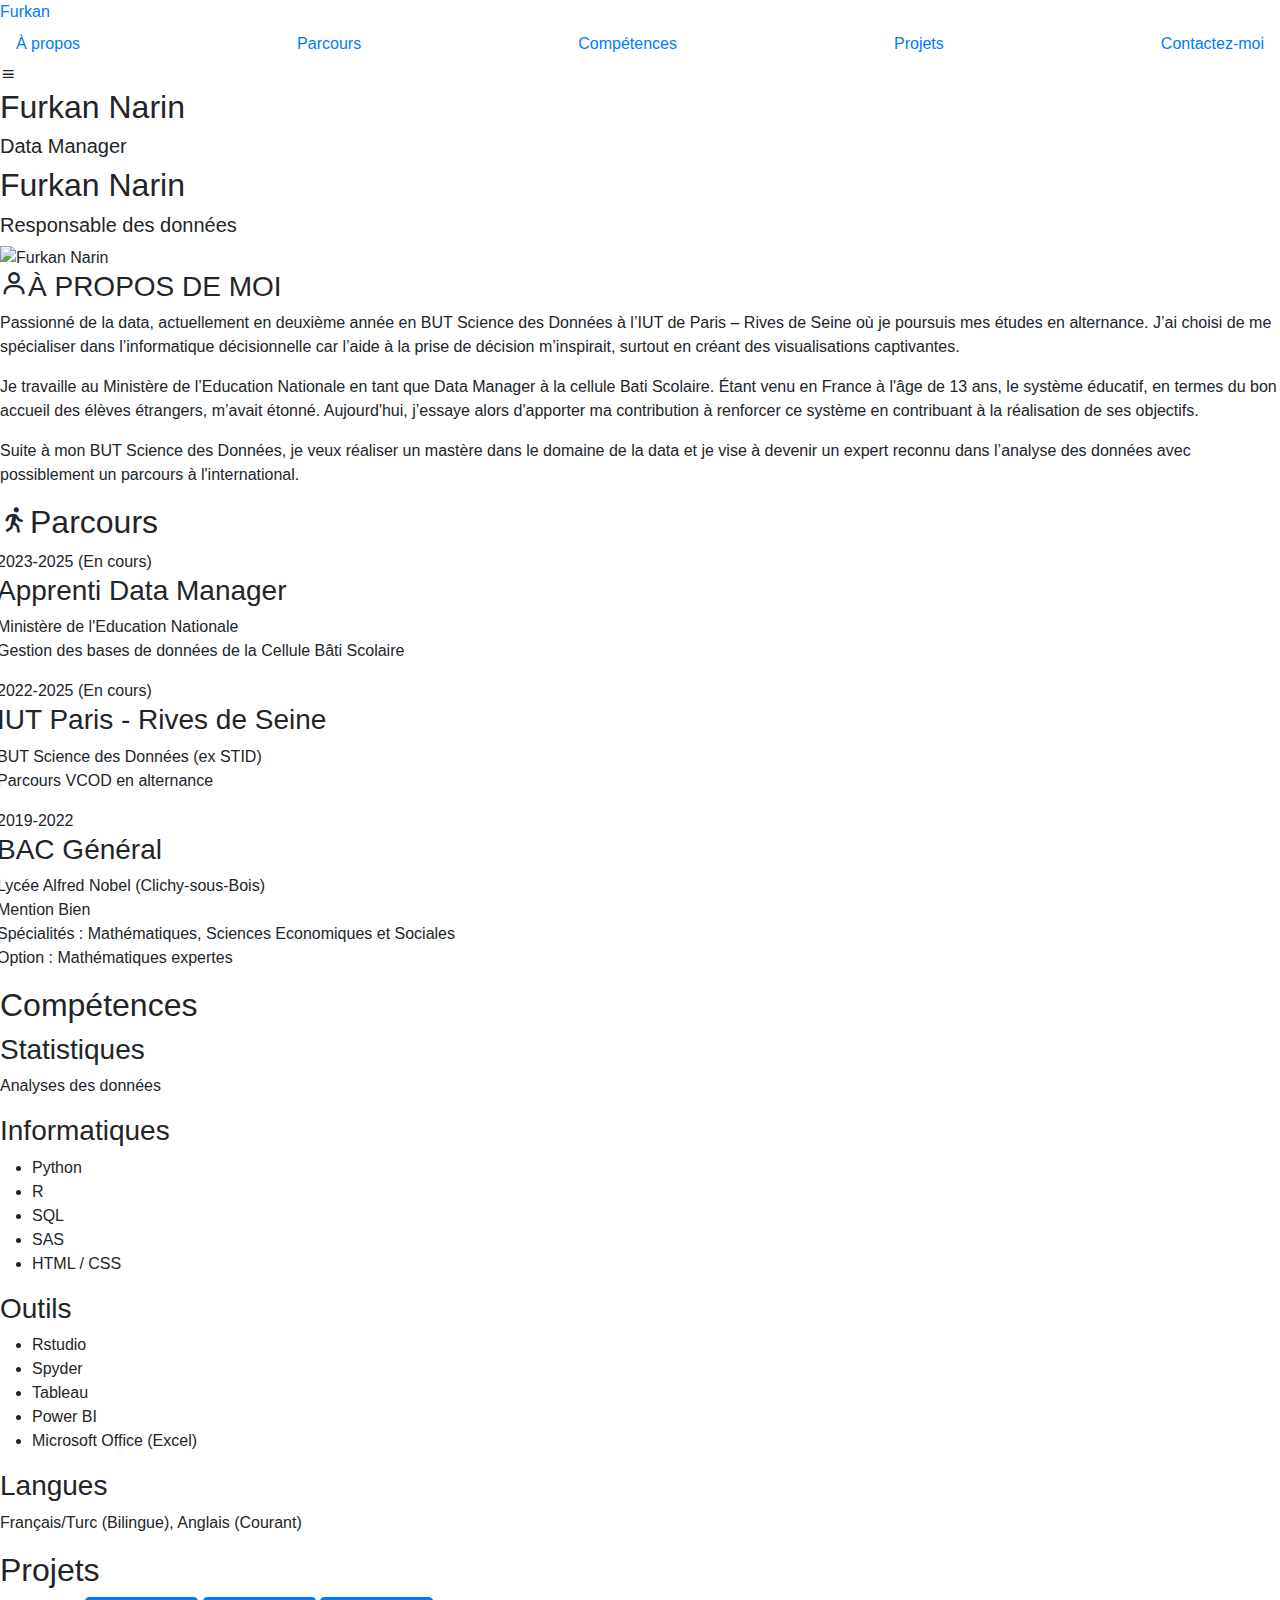
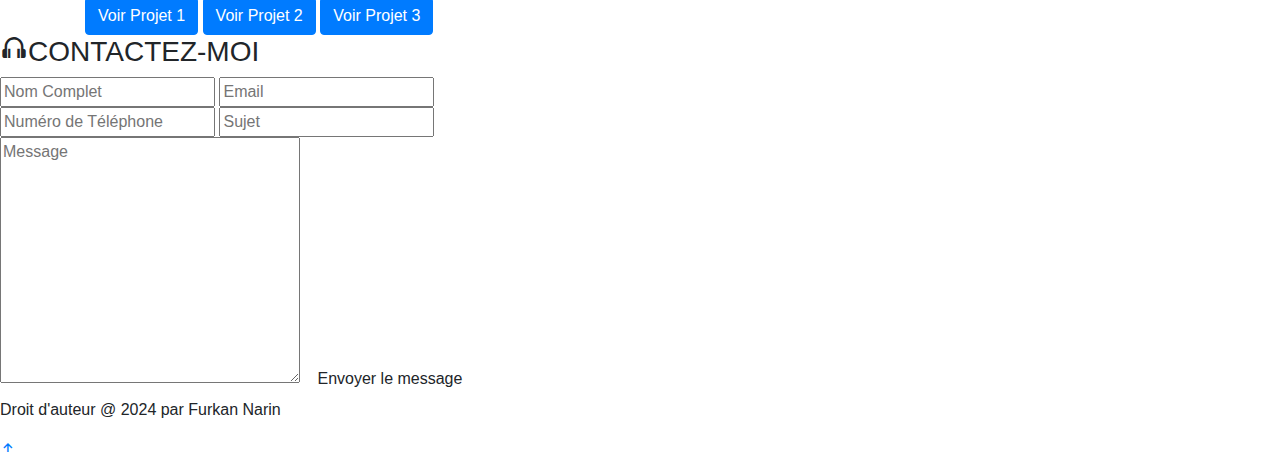
==== index.html @ 8753948e "Add files via upload" ====
<!DOCTYPE html>
<html lang="fr">

<head>
    <meta charset="UTF-8">
    <meta name="viewport" content="width=device-width, initial-scale=1.0">
    <title>Furkan Narin</title>
    <link rel="stylesheet" href="style.css">
    <link href='https://unpkg.com/boxicons@2.1.4/css/boxicons.min.css' rel='stylesheet'>
    <!-- Ensure to add Bootstrap and Font Awesome for styling and functionality -->
    <link href="https://stackpath.bootstrapcdn.com/bootstrap/4.3.1/css/bootstrap.min.css" rel="stylesheet">
    <link href="https://use.fontawesome.com/releases/v5.8.1/css/all.css" rel="stylesheet">
    <link href="https://cdn.jsdelivr.net/npm/bootstrap@5.3.3/dist/css/bootstrap.min.css" rel="stylesheet" integrity="sha384-QWTKZyjpPEjISv5WaRU9OFeRpok6YctnYmDr5pNlyT2bRjXh0JMhjY6hW+ALEwIH" crossorigin="anonymous">

    <!-- Bootstrap CSS -->
<link href="https://stackpath.bootstrapcdn.com/bootstrap/4.3.1/css/bootstrap.min.css" rel="stylesheet">

<!-- Optional: jQuery, if Bootstrap version <= 4 -->
<script src="https://code.jquery.com/jquery-3.3.1.slim.min.js" integrity="sha384-q8i/X+965DzO0rT7abK41JStQIAqVgRVzpbzo5smXKp4YfRvH+8abtTE1Pi6jizo" crossorigin="anonymous"></script>

<!-- Bootstrap JS -->
<script src="https://stackpath.bootstrapcdn.com/bootstrap/4.3.1/js/bootstrap.min.js"></script>

</head>

<body>

    <!-- EN-TÊTE -->
    <header class="header">
        <a href="#" class="logo">Furkan</a>
        <nav class="navbar">
            <a href="#about">À propos</a>
            <a href="#education">Parcours</a>
            <a href="#skills">Compétences</a>
            <a href="#projets">Projets</a>
            <a href="#contact">Contactez-moi</a>
        </nav>
        <i class='bx bx-menu' id="menu"></i>
    </header>

<!-- PAGE D'ACCUEIL -->
<section class="home" id="home">
    <div class="text-content">
        <h2>Furkan Narin</h2>
        <h5>Data Manager</h5>
    </div>
</section>




    <!-- PAGE À PROPOS -->
    <section class="about" id="about">
        <div class="about-img-cover">
            <div class="image-content">
                <h2>Furkan Narin</h2>
                <h5>Responsable des données</h5>
                <img src="MdSay.png" alt="Furkan Narin">
            </div>
        </div>
        <div class="about-text-content">
            <h3 class="title"><i class='bx bx-user'></i>À PROPOS DE MOI</h3>
            <p>Passionné de la data, actuellement en deuxième année en BUT Science des Données à l’IUT de Paris – Rives de Seine où je poursuis mes études en alternance. J’ai choisi de me spécialiser dans l’informatique décisionnelle car l’aide à la prise de décision m’inspirait, surtout en créant des visualisations captivantes.</p>
            <p>Je travaille au Ministère de l’Education Nationale en tant que Data Manager à la cellule Bati Scolaire. Étant venu en France à l'âge de 13 ans, le système éducatif, en termes du bon accueil des élèves étrangers, m’avait étonné. Aujourd'hui, j’essaye alors d'apporter ma contribution à renforcer ce système en contribuant à la réalisation de ses objectifs.</p>
            <p>Suite à mon BUT Science des Données, je veux réaliser un mastère dans le domaine de la data et je vise à devenir un expert reconnu dans l’analyse des données avec possiblement un parcours à l'international.</p>
        </div>
    </section>

    <!-- SECTION PARCOURS -->
    <section class="education" id="education">
        <h2 class="title">
            <i class='bx bx-walk' style="font-size: 30px;"></i>Parcours
        </h2>
        <div class="row">
            <div class="column">
                <div class="box">
                    <div class="education-content">
                        <div class="content">
                            <div class="year">2023-2025 (En cours)</div>
                            <h3>Apprenti Data Manager</h3>
                            <p>Ministère de l'Education Nationale<br>Gestion des bases de données de la Cellule Bâti Scolaire</p>
                        </div>
                    </div>
                    <div class="education-content">
                        <div class="content">
                            <div class="year">2022-2025 (En cours)</div>
                            <h3>IUT Paris - Rives de Seine</h3>
                            <p>BUT Science des Données (ex STID)<br>Parcours VCOD en alternance</p>
                        </div>
                    </div>
                    <div class="education-content">
                        <div class="content">
                            <div class="year">2019-2022</div>
                            <h3>BAC Général</h3>
                            <p>Lycée Alfred Nobel (Clichy-sous-Bois)<br>Mention Bien<br>Spécialités : Mathématiques, Sciences Economiques et Sociales<br>Option : Mathématiques expertes</p>
                        </div>
                    </div>
                </div>
            </div>
        </div>
    </section>

    <!-- PAGE COMPÉTENCES -->
    <div class="skills" id="skills" >
        <h2>Compétences</h2>
        <div class="categories">
            <div class="categorie">
                <h3>Statistiques</h3>
                <p>Analyses des données</p>
            </div>
            <div class="categorie">
                <h3>Informatiques</h3>
                <ul>
                    <li>Python</li>
                    <li>R</li>
                    <li>SQL</li>
                    <li>SAS</li>
                    <li>HTML / CSS</li>
                </ul>
            </div>
            <div class="categorie">
                <h3>Outils</h3>
                <ul>
                    <li>Rstudio</li>
                    <li>Spyder</li>
                    <li>Tableau</li>
                    <li>Power BI</li>
                    <li>Microsoft Office (Excel)</li>
                </ul>
            </div>
            <div class="categorie">
                <h3>Langues</h3>
                <p>Français/Turc (Bilingue), Anglais (Courant)</p>
            </div>
        </div>
    </div>  
    
<!-- Section Projets -->
<div class="projets">
    <h2>Projets</h2>
    <div class="container">
        <!-- Button trigger modal for Project 1 -->
        <button type="button" class="btn btn-primary" data-bs-toggle="modal" data-bs-target="#project1Modal">
            Voir Projet 1
        </button>

        <!-- Modal 1 -->
        <div class="modal fade" id="project1Modal" tabindex="-1" aria-labelledby="project1Label" aria-hidden="true">
            <div class="modal-dialog">
                <div class="modal-content">
                    <div class="modal-header">
                        <h5 class="modal-title" id="project1Label">Titre du Projet 1</h5>
                        <button type="button" class="btn-close" data-bs-dismiss="modal" aria-label="Close"></button>
                    </div>
                    <div class="modal-body">
                        <img src="image1.jpg" alt="Image du Projet 1" class="img-fluid">
                        <p>Description détaillée du Projet 1...</p>
                    </div>
                    <div class="modal-footer">
                        <button type="button" class="btn btn-secondary" data-bs-dismiss="modal">Fermer</button>
                    </div>
                </div>
            </div>
        </div>

        <!-- Répétez pour les autres projets -->
        <!-- Button trigger modal for Project 2 -->
        <button type="button" class="btn btn-primary" data-bs-toggle="modal" data-bs-target="#project2Modal">
            Voir Projet 2
        </button>

        <!-- Modal 2 -->
        <div class="modal fade" id="project2Modal" tabindex="-1" aria-labelledby="project2Label" aria-hidden="true">
            <div class="modal-dialog">
                <div class="modal-content">
                    <div class="modal-header">
                        <h5 class="modal-title" id="project2Label">Titre du Projet 2</h5>
                        <button type="button" class="btn-close" data-bs-dismiss="modal" aria-label="Close"></button>
                    </div>
                    <div class="modal-body">
                        <img src="image1.jpg" alt="Image du Projet 2" class="img-fluid">
                        <p>Description détaillée du Projet 2...</p>
                    </div>
                    <div class="modal-footer">
                        <button type="button" class="btn btn-secondary" data-bs-dismiss="modal">Fermer</button>
                    </div>
                </div>
            </div>
        </div>

        <!-- Button trigger modal for Project 3 -->
        <button type="button" class="btn btn-primary" data-bs-toggle="modal" data-bs-target="#project3Modal">
            Voir Projet 3
        </button>

        <!-- Modal 3 -->
        <div class="modal fade" id="project3Modal" tabindex="-1" aria-labelledby="project3Label" aria-hidden="true">
            <div class="modal-dialog">
                <div class="modal-content">
                    <div class="modal-header">
                        <h5 class="modal-title" id="project3Label">Titre du Projet 3</h5>
                        <button type="button" class="btn-close" data-bs-dismiss="modal" aria-label="Close"></button>
                    </div>
                    <div class="modal-body">
                        <img src="image1.jpg" alt="Image du Projet 3" class="img-fluid">
                        <p>Description détaillée du Projet 3...</p>
                    </div>
                    <div class="modal-footer">
                        <button type="button" class="btn btn-secondary" data-bs-dismiss="modal">Fermer</button>
                    </div>
                </div>
            </div>
        </div>
    </div>
</div>

  


<!-- PAGE CONTACT -->
<section class="contact" id="contact">
    <h3 class="title"><i class='bx bx-headphone'></i>CONTACTEZ-MOI</h3>
    <form action="#">
        <div class="input-box">
            <input type="text" placeholder="Nom Complet">
            <input type="email" placeholder="Email">
        </div>
        <div class="input-box">
            <input type="tel" placeholder="Numéro de Téléphone">
            <input type="text" placeholder="Sujet">
        </div>
        <textarea name="" id="" cols="30" rows="10" placeholder="Message"></textarea>
        <input type="button" value="Envoyer le message" class="btn">
    </form>
</section>
    
        <footer>
            <div class="text-footer">
                <p>Droit d'auteur @ 2024 par Furkan Narin</p>
            </div>
            <a href="#"><i class='bx bx-up-arrow-alt'></i></a>
        </footer>
    
        <script>
            const section = document.querySelectorAll('section');
            const navLink = document.querySelectorAll('header nav a');
            window.onscroll = () => {
                section.forEach(sec => {
                    let top = window.scrollY;
                    let offset = sec.offsetTop - 150;
                    let height = sec.offsetHeight;
                    let id = sec.getAttribute('id');
                    if (top > offset && top < offset + height) {
                        navLink.forEach(links => {
                            links.classList.remove('active');
                            document.querySelector('header nav a[href*=' + id + ']').classList.add('active');
                        })
                    }
                })
                var header = document.querySelector('.header');
                header.classList.toggle('sticky', window.scrollY > 100);
                menubar.classList.remove('bx-x');
                navbar.classList.remove('active');
            }
            let menubar = document.querySelector('#menu');
            let navbar = document.querySelector('.navbar');
            menubar.onclick = () => {
                menubar.classList.toggle('bx-x');
                navbar.classList.toggle('active');
            }
        </script>
        <script src="https://cdn.jsdelivr.net/npm/bootstrap@5.3.3/dist/js/bootstrap.bundle.min.js" integrity="sha384-YvpcrYf0tY3lHB60NNkmXc5s9fDVZLESaAA55NDzOxhy9GkcIdslK1eN7N6jIeHz" crossorigin="anonymous"></script>
    </body>
    
    </html>
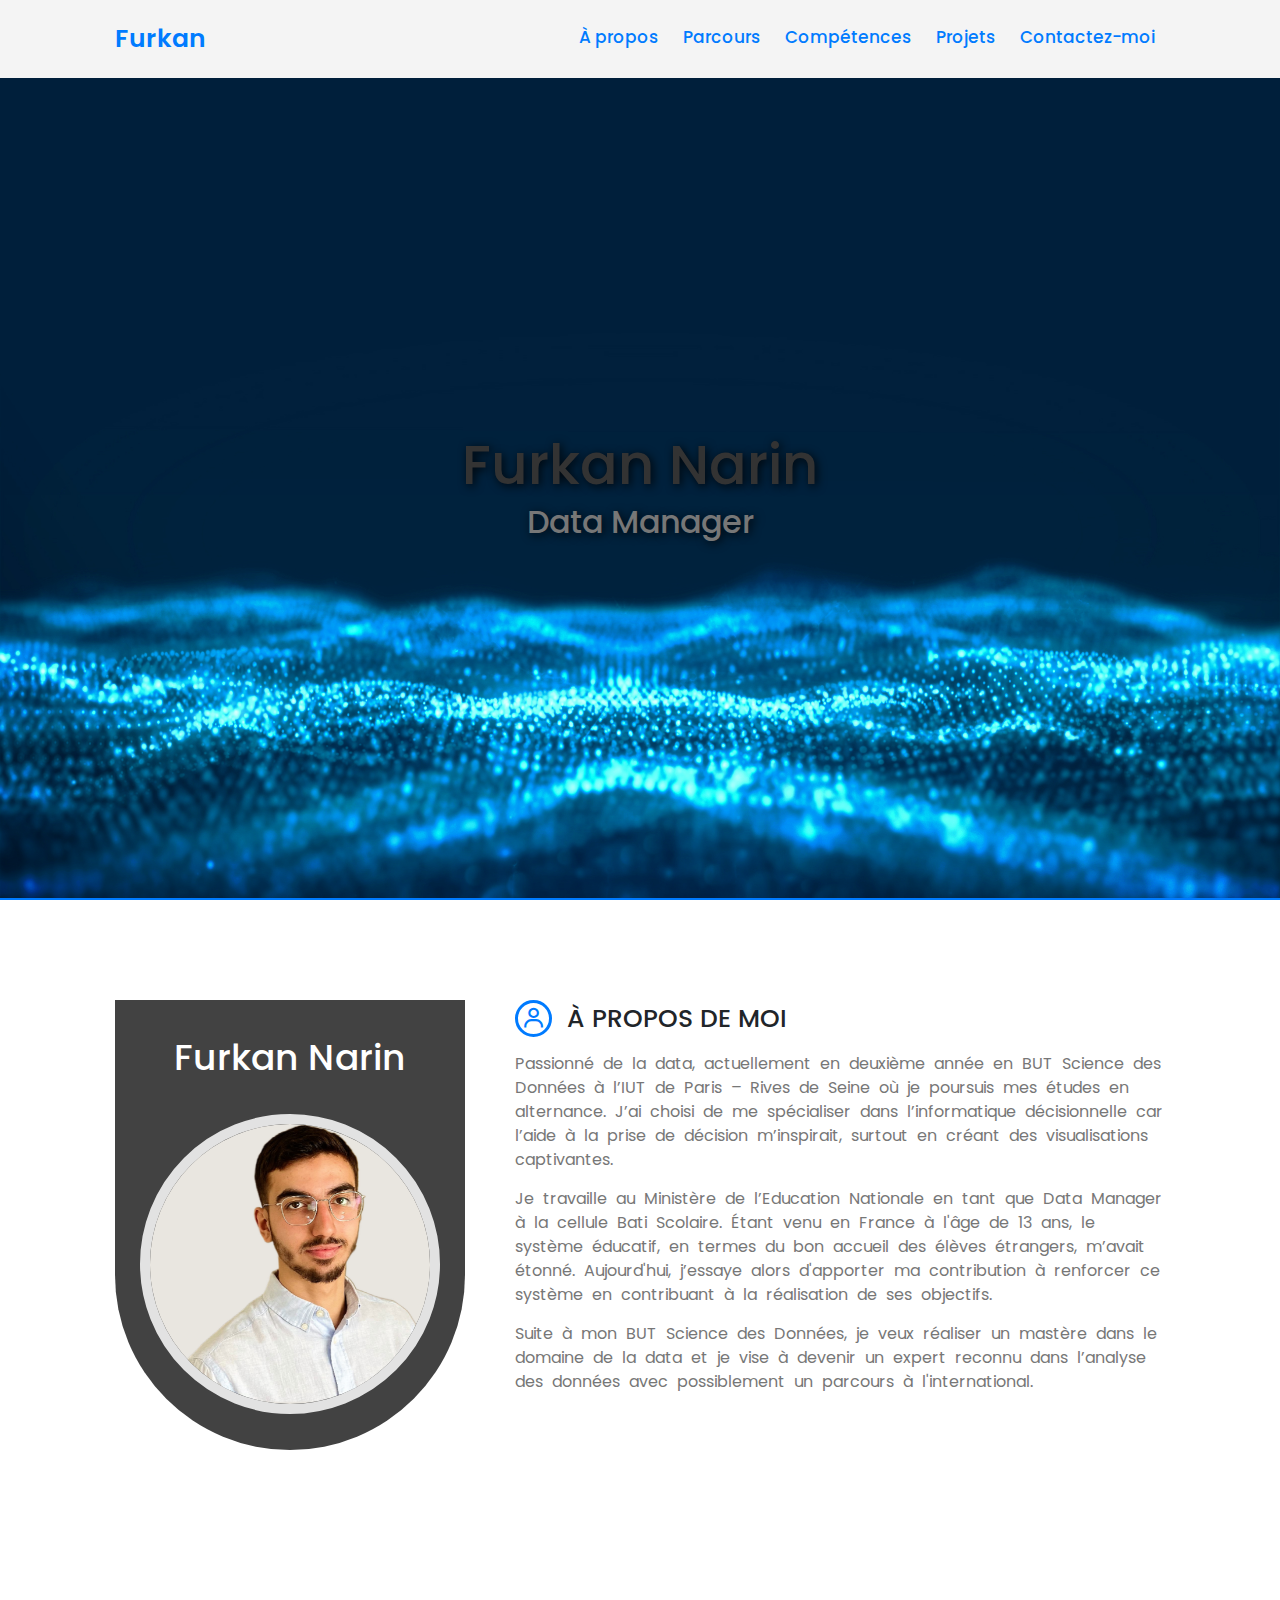
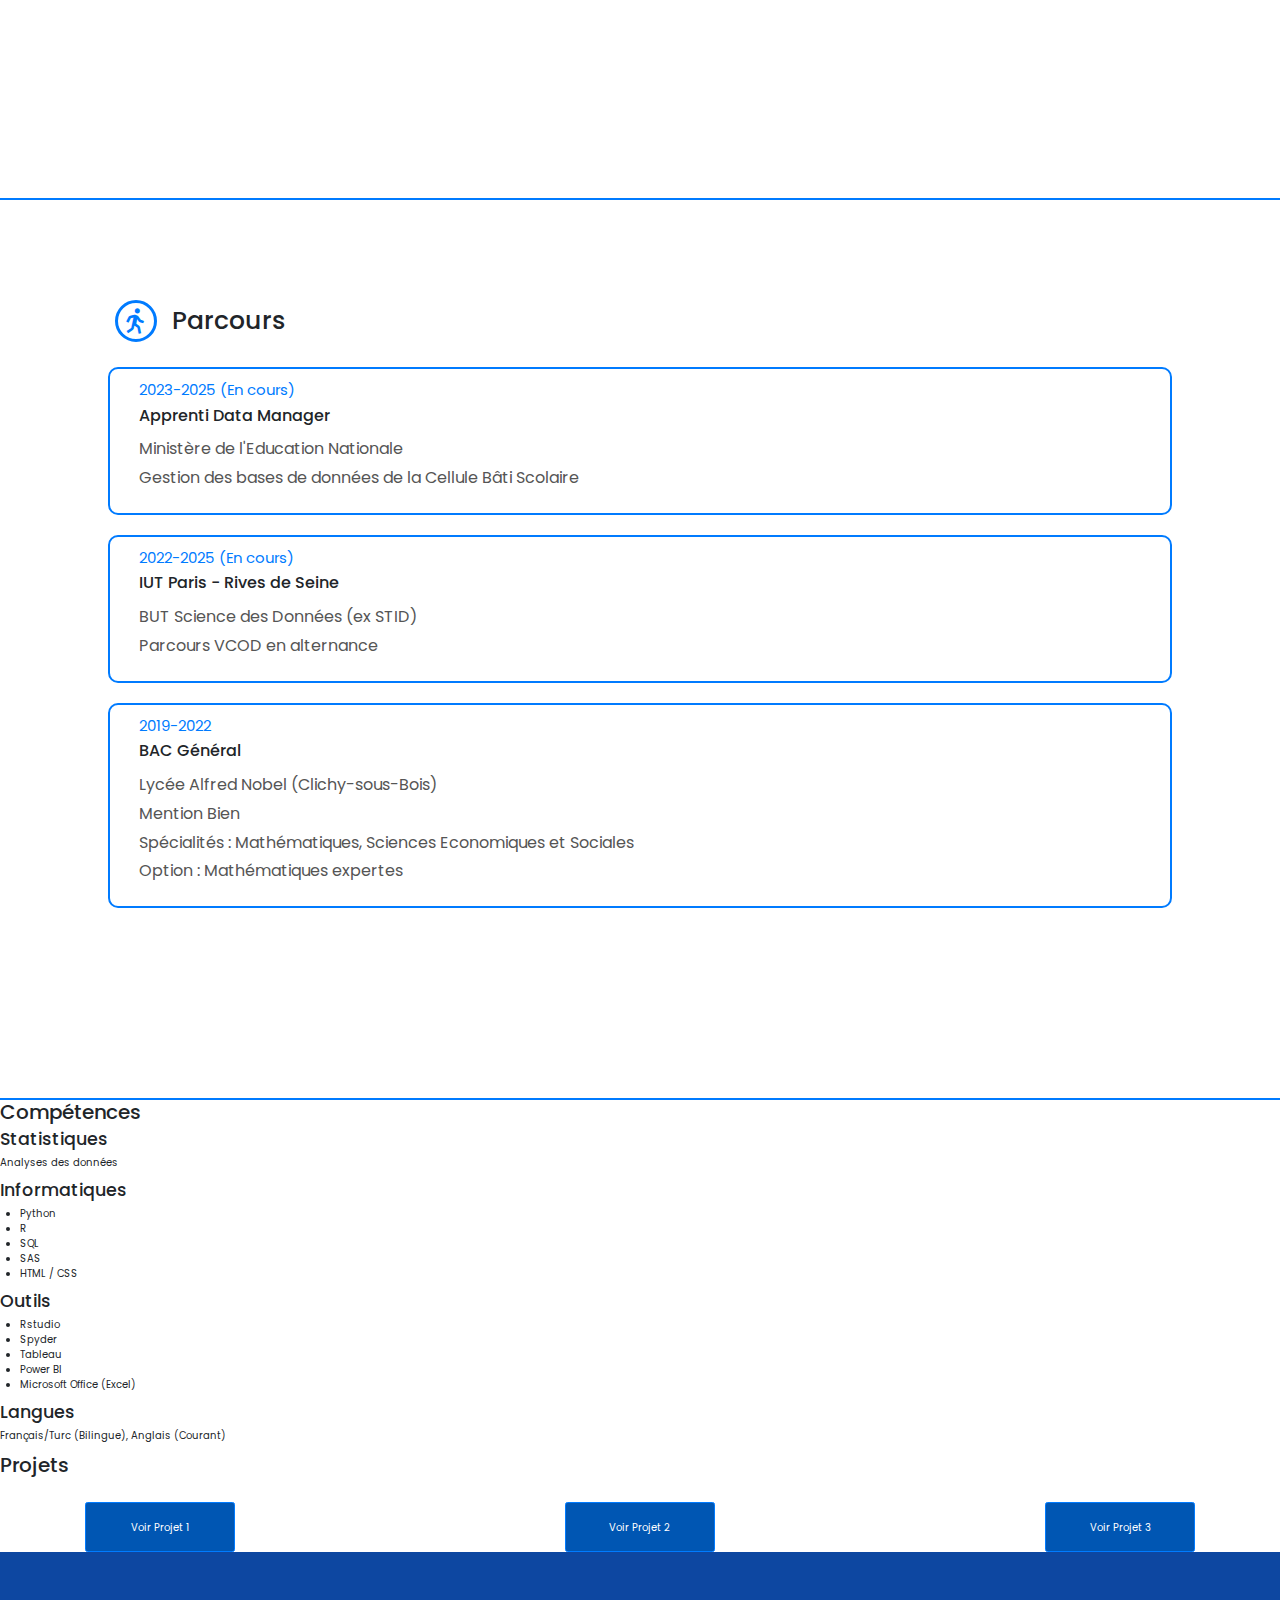
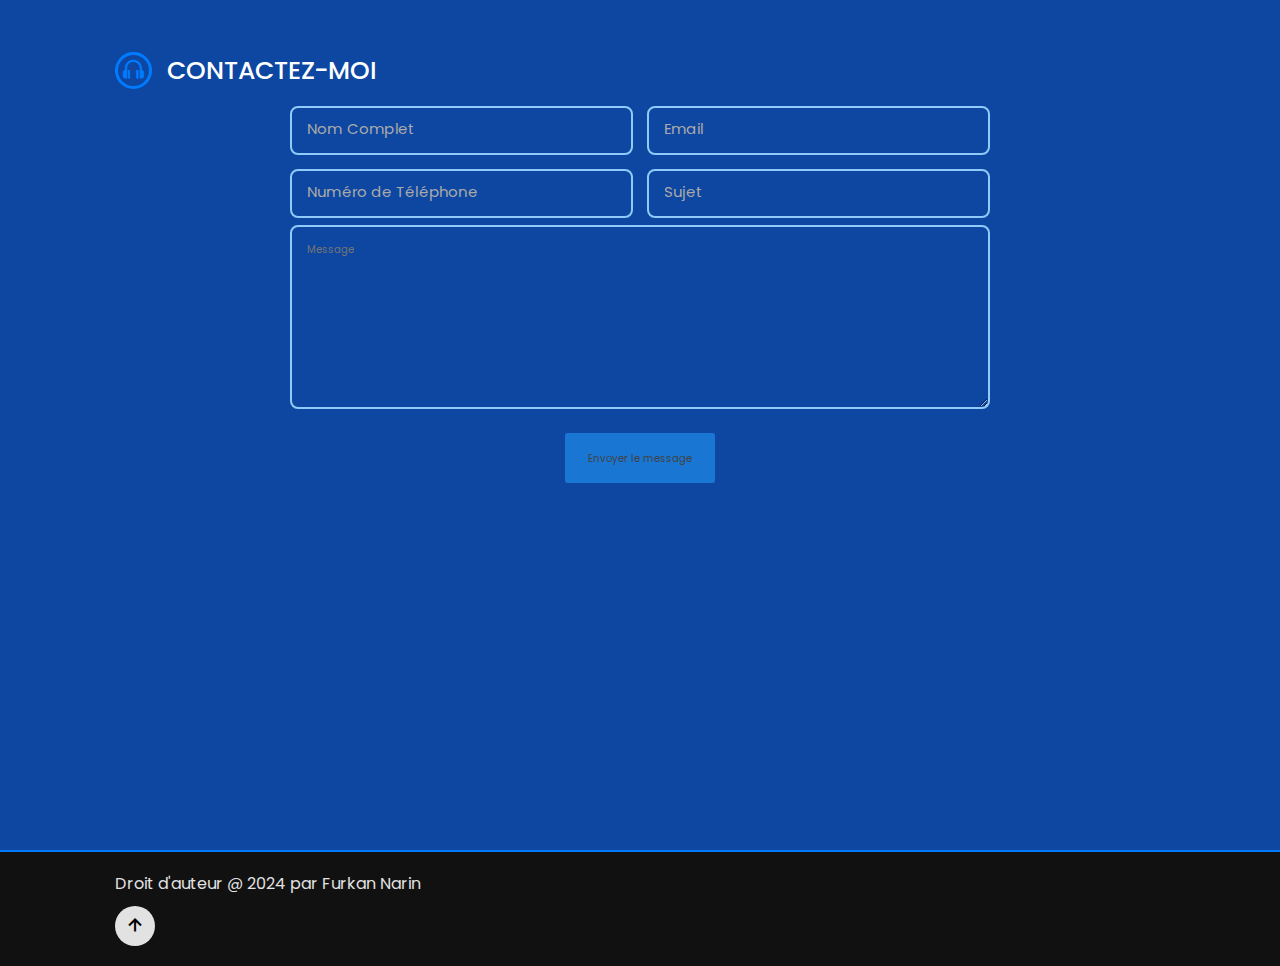
==== commit b59f2707: "index.html" ====
--- a/index.html
+++ b/index.html
@@ -54,7 +54,7 @@
         <div class="about-img-cover">
             <div class="image-content">
                 <h2>Furkan Narin</h2>
-                <h5>Responsable des données</h5>
+                <h5></h5>
                 <img src="MdSay.png" alt="Furkan Narin">
             </div>
         </div>
@@ -273,4 +273,4 @@
     </body>
     
     </html>
-    +    
--- a/style.css
+++ b/style.css
@@ -0,0 +1,693 @@
+@import url('https://fonts.googleapis.com/css2?family=Poppins:ital,wght@0,300;0,400;0,500;1,500&display=swap');
+
+* {
+    margin: 0;
+    padding: 0;
+    font-family: "Poppins", sans-serif;
+    box-sizing: border-box;
+    scroll-behavior: smooth;
+}
+
+html {
+    font-size: 62.5%;
+    overflow-x: hidden;
+}
+
+body {
+    height: 100vh;
+    background: #ffffff; /* Light background for freshness */
+}
+
+.header {
+    position: fixed;
+    left: 0;
+    top: 0;
+    display: flex;
+    justify-content: space-between;
+    align-items: center;
+    width: 100%;
+    padding: 2rem 9%;
+    z-index: 100;
+    background: #f4f4f4; /* Light grey background for header */
+}
+.sticky{
+    border-bottom: 2px solid #007BFF; /* Blue for contrast */
+    background: #f4f4f4;
+}
+.header a {
+    text-decoration: none;
+    color: #007BFF; /* Blue color for links */
+}
+
+.logo {
+    font-size: 2.5rem;
+    font-weight: 600;
+    color: #007BFF; /* Blue color for logo */
+}
+
+.navbar a {
+    display: inline-block;
+    font-size: 1.7rem;
+    font-weight: 450;
+    margin-left: 2.5rem;
+    color: #007BFF; /* Blue color maintained */
+    border-bottom: 2px solid transparent;
+    transition: .3s ease;
+}
+.navbar a:hover,a.active{
+    color: #0056b3; /* Darker blue on hover */
+    border-color: #0056b3; /* Border color changes on hover */
+}
+
+#menu {
+    font-size: 2.7rem;
+    color: #007BFF; /* Consistent blue for menu icon */
+    display: none;
+}
+
+section {
+    min-height: 100vh;
+    padding: 10rem 9% 2rem;
+    border-bottom: 2px solid #007BFF; /* Blue bottom border for sections */
+}
+
+.home {
+    display: flex;
+    justify-content: space-between;
+    align-items: center;
+}
+
+.text-content {
+    max-width: 65rem;
+}
+
+.text-content h2 {
+    font-size: 5.6rem;
+    line-height: 1.2;
+    color: #333; /* Dark grey for heading */
+}
+
+.text-content h5 {
+    font-size: 3.2rem;
+    color: #777; /* Medium grey for subtitles */
+}
+
+.text-content p {
+    font-size: 1.5rem;
+    margin-top: .5rem;
+    color: #555; /* Medium dark grey for paragraph */
+}
+
+.social-media {
+    margin-top: 2rem;
+}
+
+.social-media i {
+    display: inline-flex;
+    font-size: 2.5rem;
+    color: #007BFF; /* Blue icons */
+    border: .2rem solid #007BFF; /* Blue border */
+    border-radius: 50%;
+    padding: .5rem;
+    margin-left: .5rem;
+    cursor: pointer;
+    transition: .5s ease;
+}
+
+.social-media i:hover {
+    background: #007BFF; /* Blue background on hover */
+    color: #ffffff; /* White text on hover */
+    box-shadow: 0 0 5px #000;
+}
+
+.btn {
+    width: 15rem;
+    height: 5rem;
+    margin-top: 2rem;
+    background: #007BFF; /* Blue button background */
+    color: #ffffff; /* White text on buttons */
+    font-size: 1.5rem;
+    border-radius: 5rem;
+    position: relative;
+    overflow: hidden;
+    z-index: 1;
+    transition: .2s ease;
+}
+
+.btn:hover {
+    background: #0056b3; /* Darker blue on hover */
+}
+
+.btn::before {
+    content: "";
+    position:absolute;
+    left: 0;
+    top: 0;
+    height: 100%;
+    width: 100%;
+    background: #0056b3; /* Darker blue for effect */
+    z-index: -1;
+    transition: .7s ease;
+}
+
+.btn:hover::before {
+    width: 0; /* Disappear effect on hover */
+}
+
+.image-cover {
+    width: 40rem;
+    height: 100%;
+}
+
+.image {
+    height: 40rem;
+    width: 40rem;
+    background: url(profile.jpg) no-repeat;
+    background-position: center;
+    background-size: cover;
+    border-radius: 50%;
+    border: 8px solid #007BFF; /* Blue border for images */
+    position: relative;
+}
+
+.image::after {
+    content: "";
+    position: absolute;
+    left: 50%;
+    top: 50%;
+    transform: translate(-50%, -50%);
+    height: 104%;
+    width: 104%;
+    border: 8px solid #ffffff; /* White inner border */
+    border-radius: 50%;
+}
+
+.background {
+    position: absolute;
+    top: 50%;
+    height: 50%;
+    width: 40rem;
+    background: #424242; /* Dark grey for contrast */
+    z-index: -1;
+}
+
+.about {
+    display: flex;
+    justify-content: space-between;
+}
+
+.about-img-cover {
+    height: 45rem;
+    width: 35rem;
+}
+
+.about-img-cover h2 {
+    font-size: 3.6rem;
+    color: #ffffff; /* White text for contrast */
+}
+
+.about-img-cover h5 {
+    font-size: 2.2rem;
+    color: #ccc; /* Light grey for details */
+    line-height: .7;
+    margin-bottom: 3rem;
+}
+
+.image-content {
+    background: #424242; /* Dark grey background for content area */
+    height: 100%;
+    width: 100%;
+    display: flex;
+    justify-content: center;
+    align-items: center;
+    flex-direction: column;
+    border-bottom-left-radius: 300px;
+    border-bottom-right-radius: 300px;
+}
+
+.about-img-cover img {
+    height: 30rem;
+    width: 30rem;
+    object-fit: cover;
+    border-radius: 50%;
+    border: 1rem solid #e2e2e2; /* Light grey border */
+}
+
+.title {
+    font-size: 4rem;
+    display: inline-flex;
+    align-items: center;
+}
+
+.title i {
+    color: #007BFF; /* Blue icon */
+    border: .3rem solid #007BFF; /* Blue border */
+    border-radius: 50%;
+    margin-right: .5rem;
+    padding: .3rem;
+}
+
+.about-text-content {
+    max-width: 65rem;
+}
+
+.about-text-content p {
+    font-size: 1.6rem;
+    word-spacing: .5rem;
+    color: #777; /* Medium grey for text */
+    margin-top: 1.5rem;
+}
+
+.skill-container {
+    display: flex;
+    flex-wrap: wrap;
+    gap: 2.5rem;
+    margin-top: 4rem;
+}
+
+.skill-content {
+    flex: 1 1 30rem;
+    padding: 3rem 2rem 4rem;
+    background: #f4f4f4; /* Light grey background for skills */
+    border: .2rem solid #cecece; /* Slightly darker grey border */
+    text-align: center;
+    border-radius: .5rem;
+    transition: .5s ease;
+}
+
+.skill-content:hover {
+    scale: 1.02;
+    border: .2rem solid #007BFF; /* Blue border on hover */
+}
+
+.skill-content i {
+    font-size: 10rem;
+    color: #007BFF; /* Blue icons */
+}
+
+.skill-content h5 {
+    font-size: 2rem;
+    color: #333; /* Dark grey for headings */
+}
+
+.skill-content p {
+    font-size: 1.5rem;
+    color: #555; /* Medium dark grey for text */
+    margin: .6rem 0;
+}
+
+.skill-content .btn {
+    width: 15rem;
+    height: 4rem;
+    font-size: 1.3rem;
+    background: #007BFF; /* Blue background for button */
+    color: #ffffff; /* White text */
+}
+
+.row {
+    display: flex;
+    column-gap: 4rem;
+    flex-wrap: wrap;
+}
+
+.column {
+    flex: 1 1 30rem;
+}
+
+.education-content {
+    padding: 1rem 2.9rem;
+    border: .2rem solid #007BFF; /* Blue border for emphasis */
+    border-radius: 1rem;
+    margin: 2rem 0;
+}
+
+.education-content .year {
+    font-size: 1.5rem;
+    color: #007BFF; /* Blue for year titles */
+    display: flex;
+    align-items: center;
+}
+
+.education-content .year i {
+    font-size: 1.7rem;
+    font-weight: 500;
+    color: #000; /* Black for icons */
+}
+
+.education-content h2 {
+    font-size: 1.7rem;
+    letter-spacing: .05rem;
+    margin: .5rem 0;
+    color: #333; /* Dark grey for headers */
+}
+
+.education-content p {
+    font-size: 1.45rem;
+    color: #555; /* Medium dark grey for paragraph text */
+}
+
+section form {
+    max-width: 70rem;
+    text-align: center;
+    margin: 1rem auto;
+    margin-bottom: 3rem;
+}
+
+.input-box {
+    display: flex;
+    justify-content: space-between;
+    flex-wrap: wrap;
+}
+
+.input-box input, textarea {
+    width: 100%;
+    padding: 1.5rem;
+    outline: none;
+    border: .8rem;
+    background: transparent;
+    border: .2rem solid #777; /* Medium grey border */
+    gap: 2.5rem;
+    margin: .7rem 0;
+    border-radius: .8rem;
+    transition: .3s ease;
+}
+
+input::placeholder {
+    font-size: 1.5rem;
+    letter-spacing: .02rem;
+    color: #aaa; /* Light grey for placeholders */
+}
+
+.input-box input {
+    width: 49%;
+}
+
+input:focus,
+input:invalid {
+    border: .2rem solid #424242; /* Dark grey border for focus */
+}
+
+textarea {
+    resize: none;
+}
+
+textarea:focus,
+textarea:invalid {
+    border: .2rem solid #424242; /* Dark grey border for focus on textarea */
+}
+
+.contact .btn {
+    color: #424242; /* Dark grey text for buttons */
+    padding: 0rem;
+    cursor: pointer;
+    transition: .3s ease;
+}
+
+.contact .btn:hover {
+    background: #424242; /* Dark grey background on hover */
+    color: #cecece; /* Light grey text on hover */
+}
+
+footer {
+    background: #111; /* Dark background for footer */
+    padding: 2rem 9%;
+    display: flex;
+    justify-content: space-between;
+    align-items: center;
+}
+
+footer p {
+    font-size: 1.6rem;
+    color: #e2e2e2; /* Light grey text for footer */
+}
+
+footer i {
+    display: inline-flex;
+    background: #e2e2e2;
+    color: #000;
+    justify-content: center;
+    align-items: center;
+    padding: .8rem;
+    border-radius: 50%;
+    font-size: 2.4rem;
+}
+
+/* RESPONSIVE */
+
+@media(max-width:1200px){
+    html{
+        font-size: 55%;
+    }
+}
+
+@media(max-width:1110px){
+    .header{
+        padding: 2rem 3%;
+    }
+    section{
+        padding: 10rem 3% 2rem;
+    }
+    .contact{
+        min-height: auto;
+    }
+    footer{
+        padding: 2rem 3%;
+    }
+}
+
+@media(max-width:995px){
+    .about-text-content{
+        max-width: 51rem;
+    }
+}
+
+@media(max-width:850px){
+    html{
+        font-size: 53%;
+    }
+}
+
+@media(max-width:768px){
+    #menu{
+        display: block;
+    }
+    .navbar{
+        position:absolute;
+        left: 0;
+        top: 100%;
+        width: 100%;
+        padding: 1rem 3%;
+        background: #f4f4f4; /* Light grey background for navbar */
+        border-top: 1px solid rgba(0, 0, 0, .2);
+        border-top:.2rem solid rgba(0, 0, 0, .2);
+        display: none;
+    }
+    .navbar.active{
+        display: block;
+    }
+    .navbar a{
+        display: block;
+        margin: 3rem 0;
+        font-size: 2rem;
+    }
+    .home{
+        flex-direction: column-reverse;
+    }
+    .background{
+        display: none;
+    }
+    .image-cover{
+        display: flex;
+        justify-content: center;
+        align-items: center;
+    }
+    .image{
+        height: 27rem;
+        width: 27rem;
+        margin-top: 4rem;
+    }
+    .about{
+        display: flex;
+        flex-direction: column;
+        justify-content: center;
+        align-items: center;
+    }
+    .image-content{
+        height: 90%;
+        width: 90%;
+    }
+    .image-content img{
+        height: 25rem;
+        width: 25rem;
+    }
+}
+@media(max-width:450px){
+    html{
+        font-size: 45%;
+    }
+   .input-box input{
+        width: 100%;
+    }
+    .image{
+        height: 32rem;
+        width: 32rem;
+    }
+}
+
+.education-content h3, .education-content p {
+    font-size: 1.6rem; /* Increase the font size */
+    line-height: 1.8;  /* Adjust line height for better readability */
+}
+
+.title {
+    font-size: 2.5rem; /* Bigger title */
+    display: flex;     /* To align title and logo */
+    align-items: center;
+    gap: 10px;         /* Space between logo and text */
+}
+
+/* Ensure to add this to your style.css file */
+#projets .portfolio-box {
+    position: relative;
+    display: block;
+}
+
+#projets .portfolio-box img {
+    width: 100%;
+    transition: transform 0.2s;
+}
+
+#projets .portfolio-box:hover img {
+    transform: scale(1.1);
+}
+
+#projets .portfolio-box-caption {
+    position: absolute;
+    bottom: 0;
+    background: rgba(244, 98, 58, 0.9);
+    color: white;
+    width: 100%;
+    height: 100%;
+    opacity: 0;
+    transition: opacity 0.25s ease;
+    display: flex;
+    align-items: center;
+    justify-content: center;
+    flex-direction: column;
+}
+
+#projets .portfolio-box:hover .portfolio-box-caption {
+    opacity: 1;
+}
+
+#projets .portfolio-box-caption .project-category,
+#projets .portfolio-box-caption .project-name {
+    text-transform: uppercase;
+    font-weight: bold;
+}
+
+/* Style pour la section Projets avec un thème bleu */
+#projets .portfolio-box-caption {
+    background: rgba(10, 25, 47, 0.9); /* bleu foncé avec une transparence */
+}
+
+#projets .portfolio-box-caption .project-category,
+#projets .portfolio-box-caption .project-name {
+    color: #ffffff;
+}
+
+
+/* Thème bleu pour la section Contact */
+.contact {
+    background-color: #0D47A1; /* bleu plus foncé pour le fond */
+    color: white;
+}
+
+.contact input[type="text"],
+.contact input[type="email"],
+.contact input[type="tel"],
+.contact textarea {
+    background: none;
+    border: 2px solid #90CAF9; /* bleu plus clair pour les bords */
+    color: white;
+}
+
+.contact input[type="button"] {
+    background-color: #1976D2; /* bleu intermédiaire pour le bouton */
+    border: none;
+}
+
+.portfolio-item {
+    cursor: pointer;
+    transition: transform 0.3s ease-in-out;
+}
+
+.portfolio-item:hover {
+    transform: scale(1.1);
+}
+
+.divider-custom {
+    display: flex;
+    align-items: center;
+    justify-content: center;
+}
+.divider-custom-line {
+    width: 25%;
+    height: 2px;
+    background-color: #2c3e50;
+    margin: 0 15px;
+}
+.divider-custom-icon {
+    font-size: 2rem;
+    color: #2c3e50;
+}
+
+.home {
+    display: flex;
+    align-items: center; /* Vertically centers the content */
+    justify-content: center; /* Horizontally centers the content */
+    height: 100vh;
+    background-image: url('img.jpg');
+    background-size: cover;
+    background-position: center;
+    background-attachment: fixed;
+}
+
+.text-content {
+    text-align: center; /* Ensures text is centered within the div */
+    color: #ffffff; /* Sets text color to white for visibility */
+    text-shadow: 2px 2px 10px rgba(0, 0, 0, 0.9); /* Adds a dark shadow for text readability */
+    font-size: 36px; /* Sets a larger font size for visibility */
+    font-family: 'Arial', sans-serif; /* Optional: Sets the font-family */
+    width: 100%; /* Ensures the text content takes full width of its container */
+    max-width: 1200px; /* Optional: Restricts max width of text content */
+}
+
+@media (max-width: 768px) {
+    .text-content {
+        font-size: 24px; /* Adjusts font size for smaller devices */
+    }
+}
+
+.section {
+    margin-bottom: 50px; /* Ajoute un espace entre les sections */
+    padding: 20px;
+    background-color: #007BFF; /* Ou tout autre couleur de fond */
+}
+
+/* Exemple pour la section compétences */
+.competences {
+    margin-bottom: 50px; /* Espace après la section */
+}
+
+/* Exemple pour la section projets */
+.section-projets {
+    padding: 20px;
+    background-color: #ffffff; /* Assure un contraste */
+}
+.container {
+    display: flex;
+    flex-wrap: wrap;
+    justify-content: space-between;
+}
+
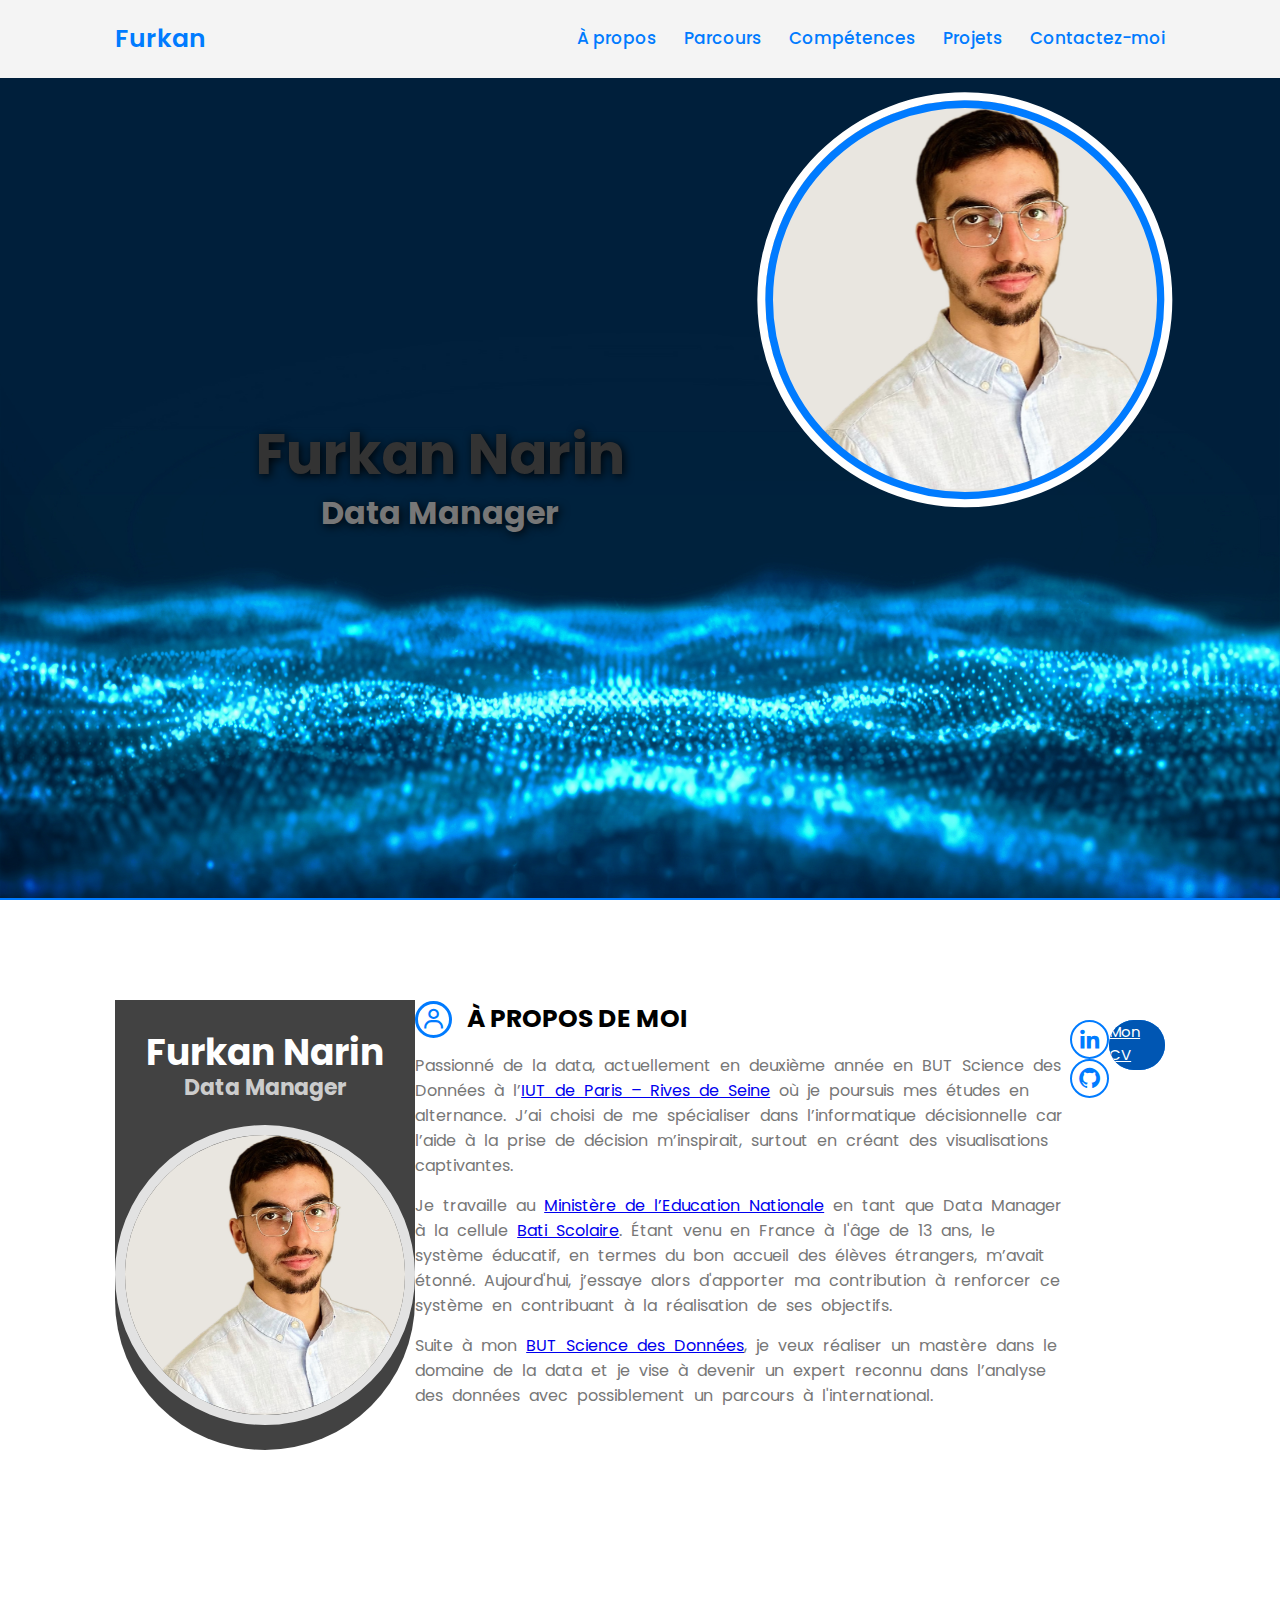
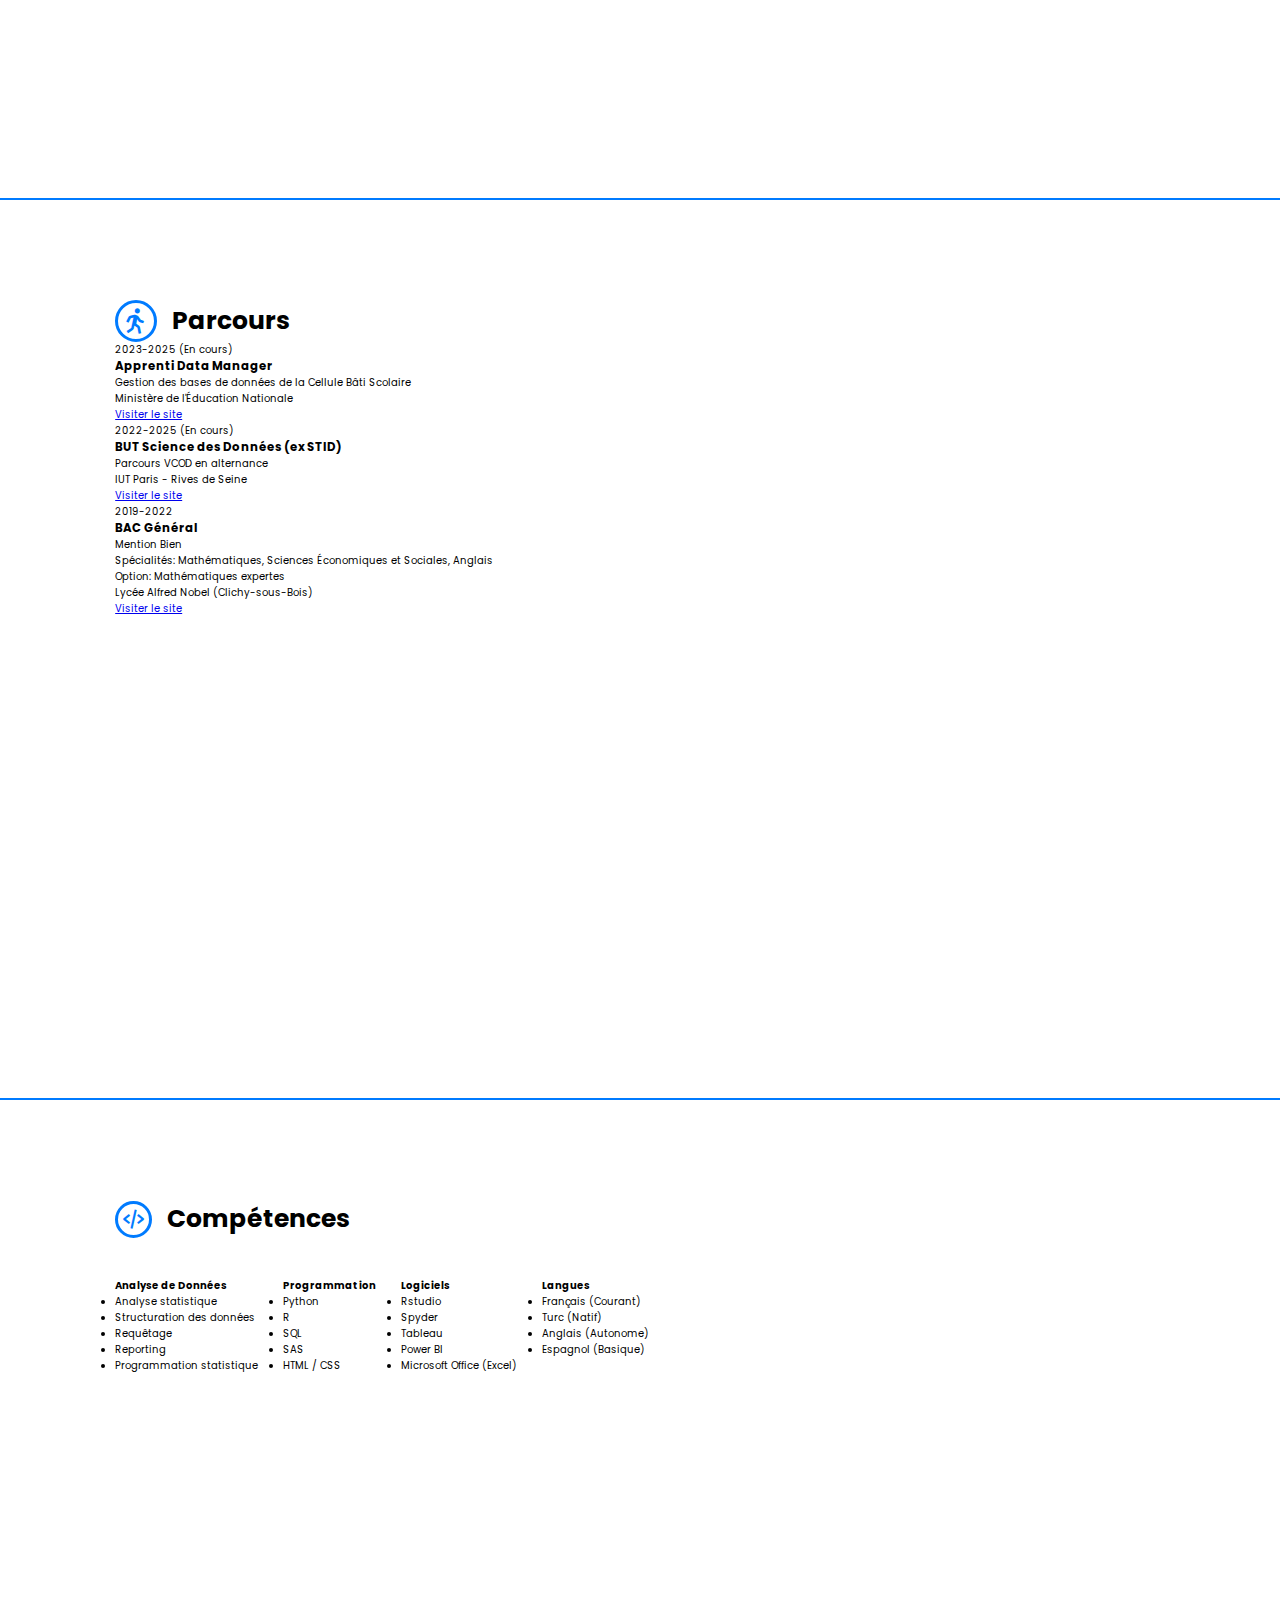
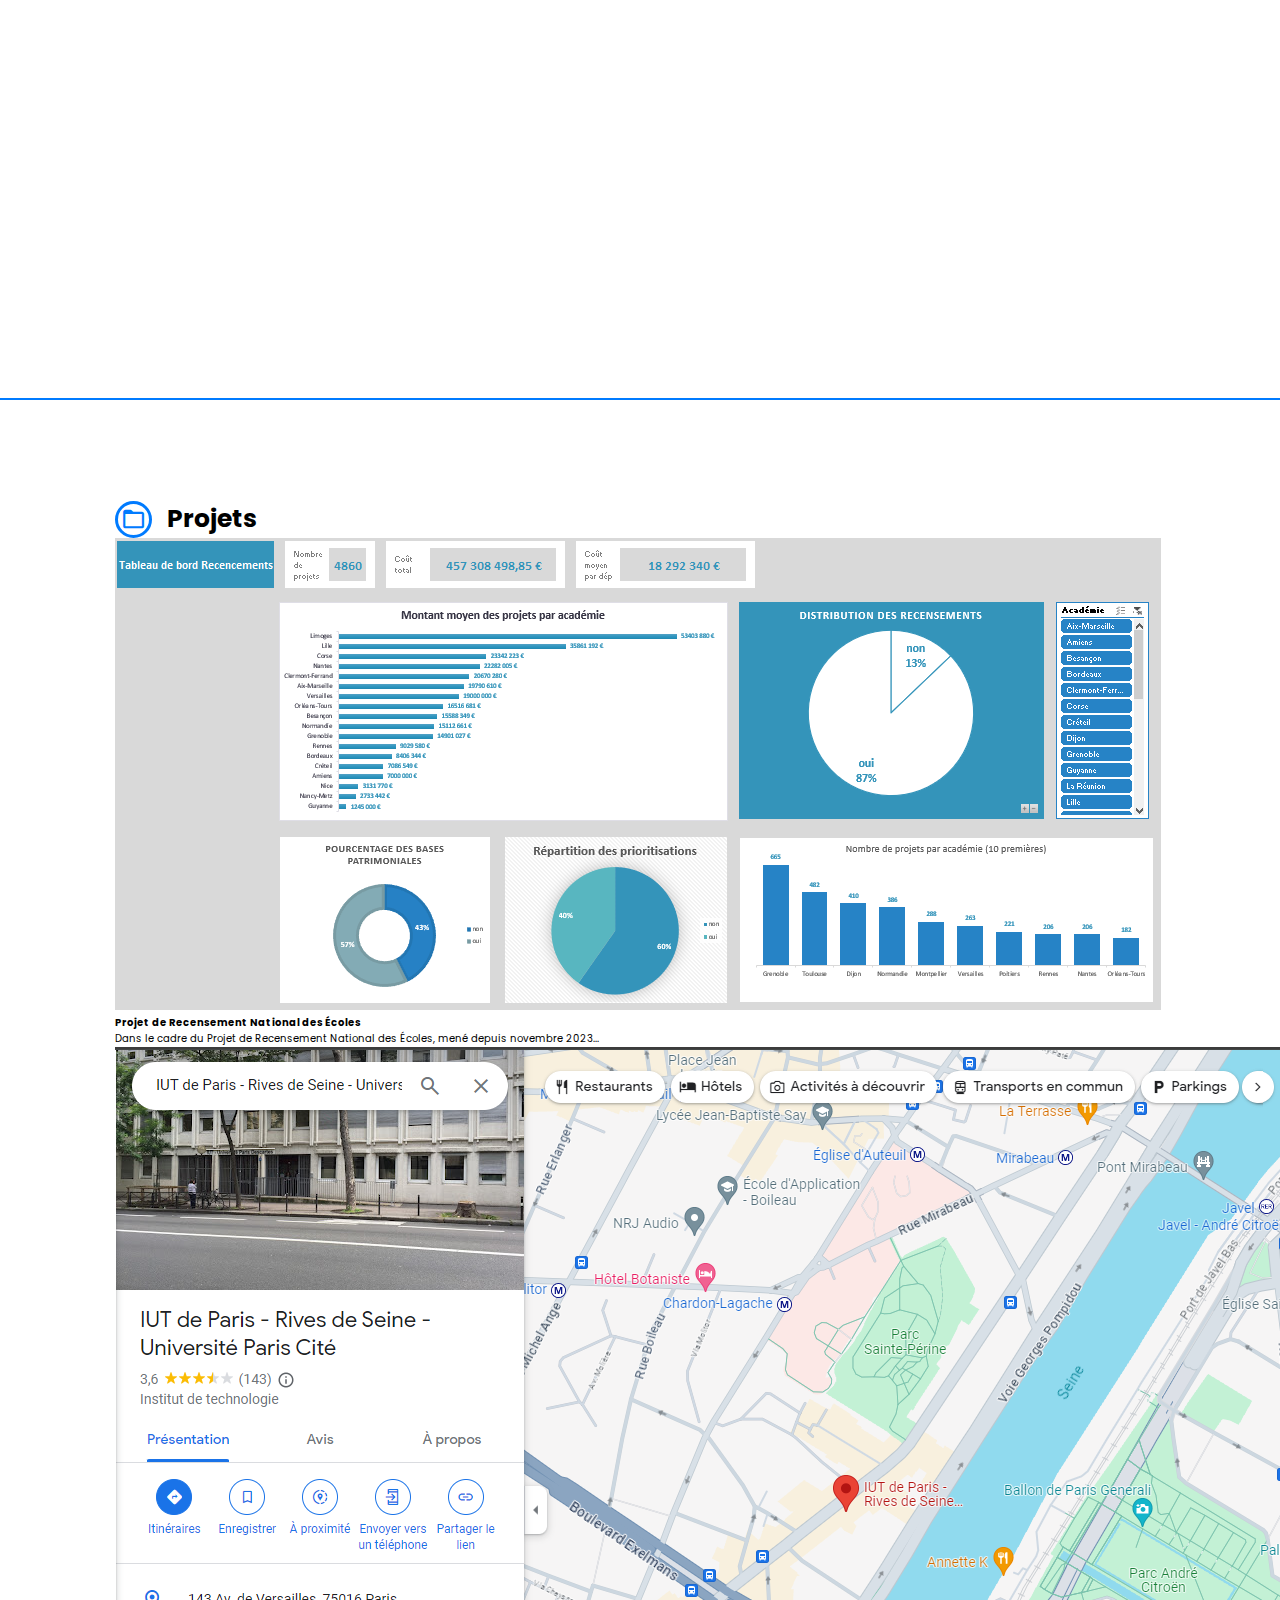
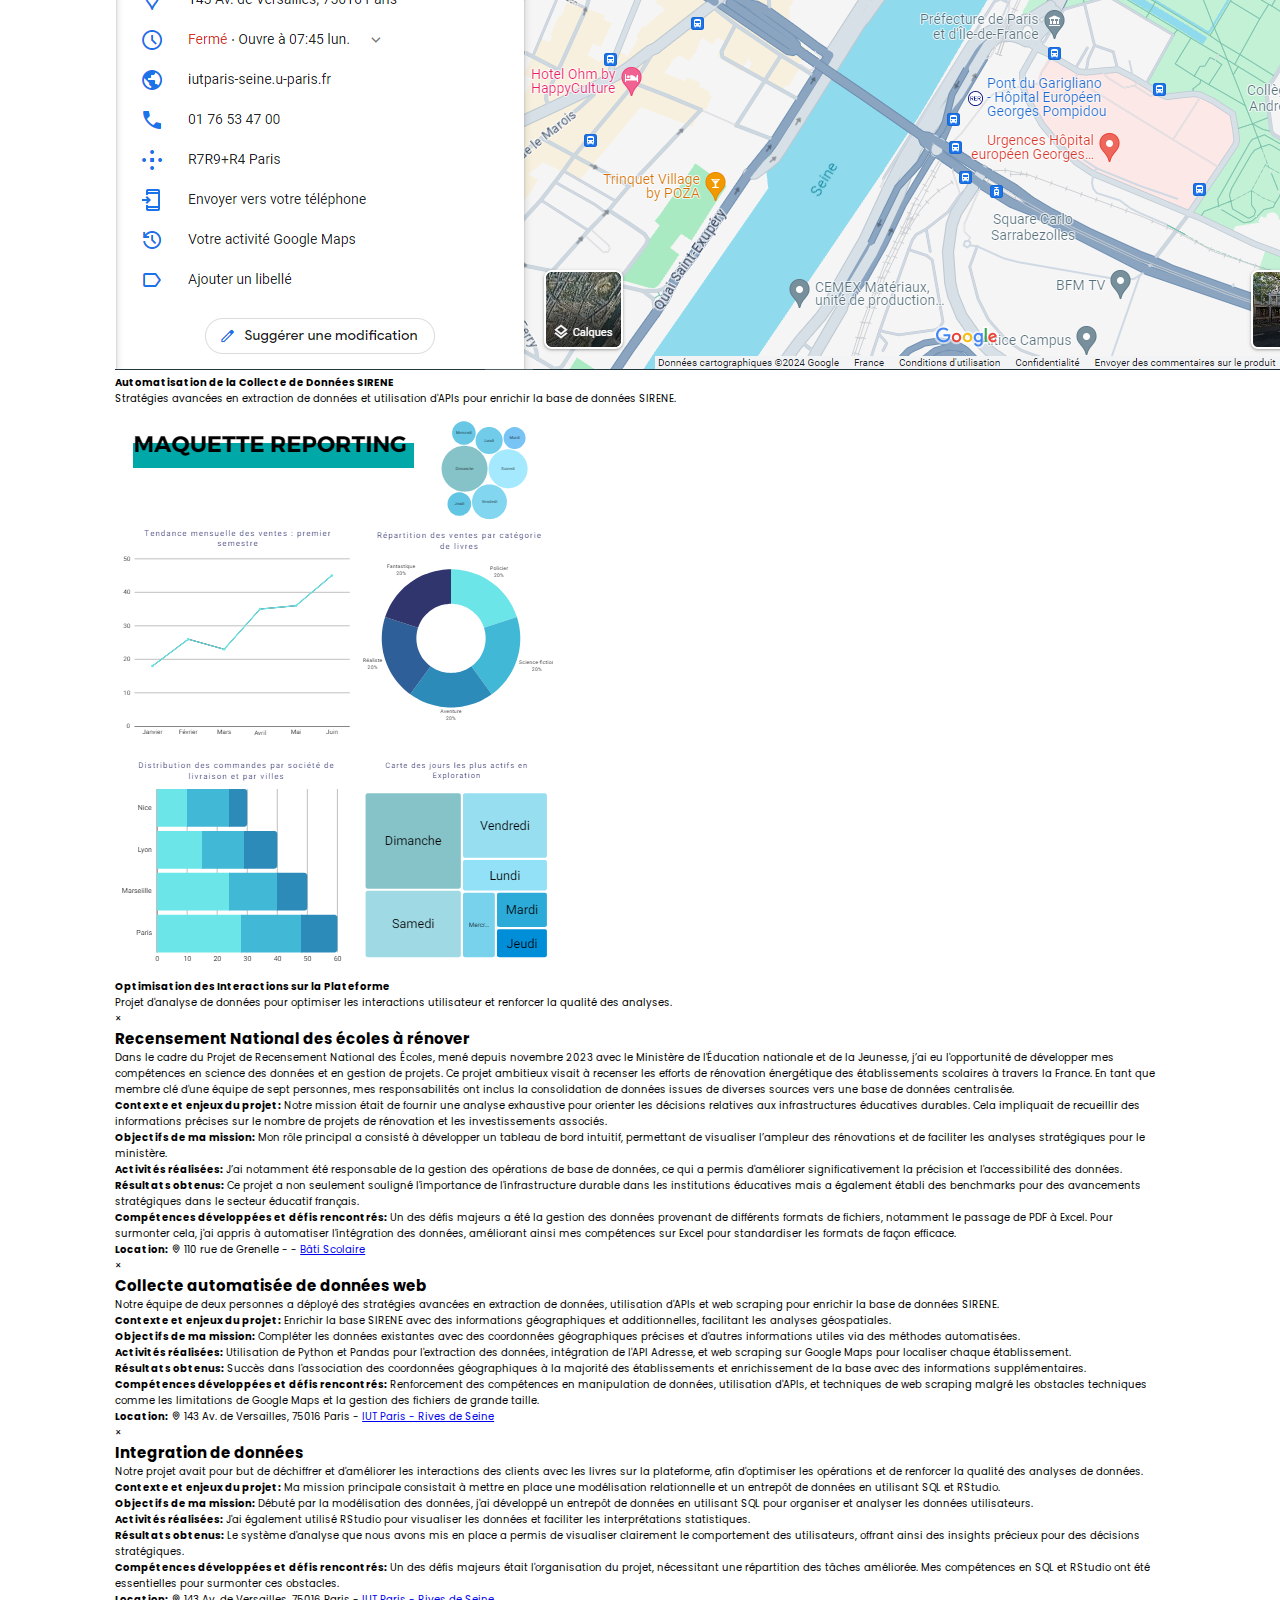
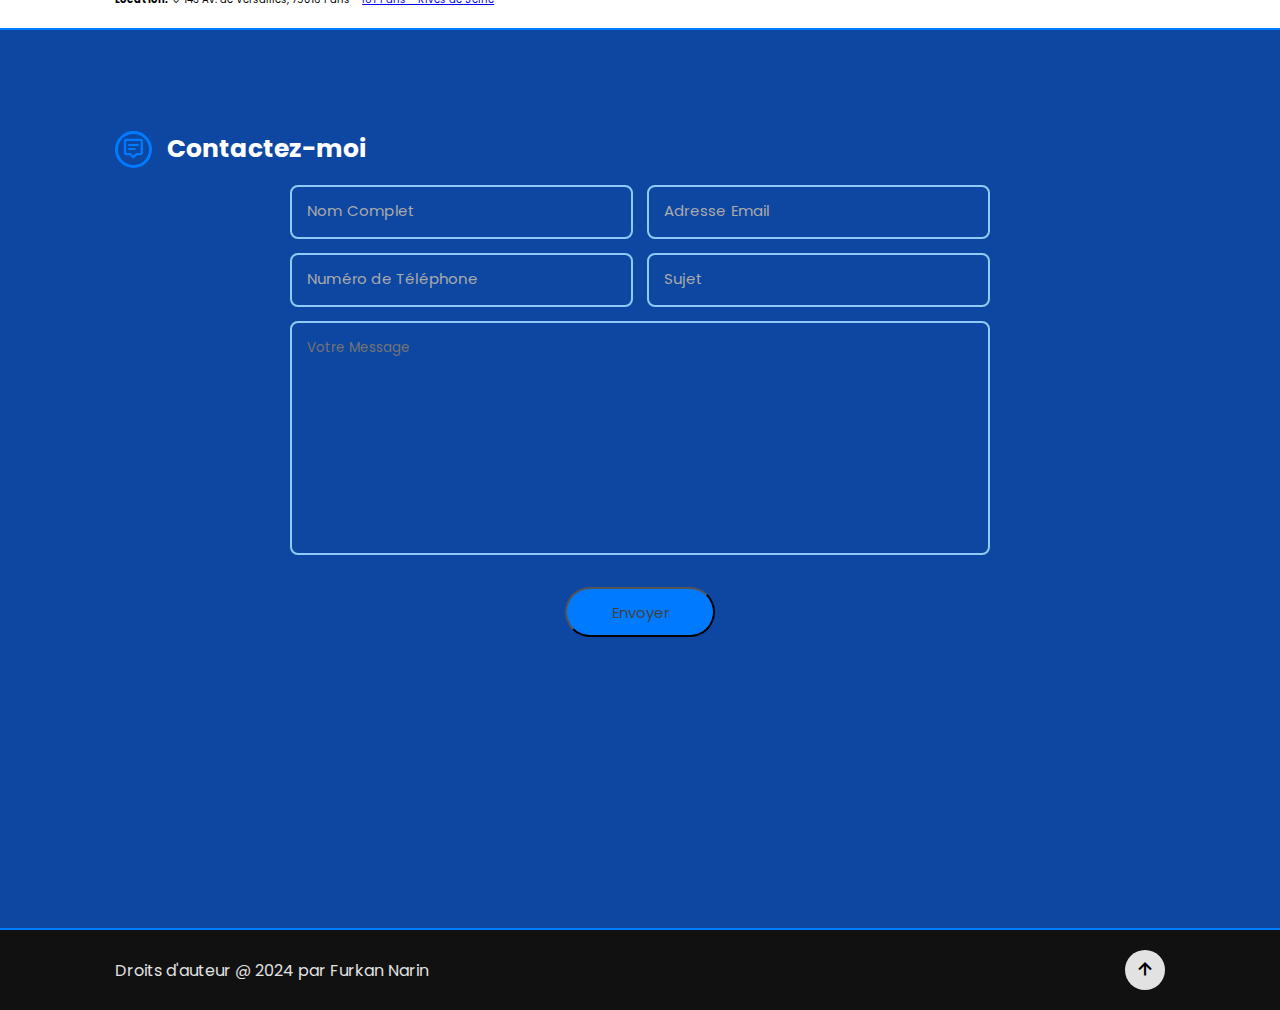
==== commit 37b00e44: "index.html" ====
--- a/index.html
+++ b/index.html
@@ -7,109 +7,115 @@
     <title>Furkan Narin</title>
     <link rel="stylesheet" href="style.css">
     <link href='https://unpkg.com/boxicons@2.1.4/css/boxicons.min.css' rel='stylesheet'>
-    <!-- Ensure to add Bootstrap and Font Awesome for styling and functionality -->
-    <link href="https://stackpath.bootstrapcdn.com/bootstrap/4.3.1/css/bootstrap.min.css" rel="stylesheet">
-    <link href="https://use.fontawesome.com/releases/v5.8.1/css/all.css" rel="stylesheet">
-    <link href="https://cdn.jsdelivr.net/npm/bootstrap@5.3.3/dist/css/bootstrap.min.css" rel="stylesheet" integrity="sha384-QWTKZyjpPEjISv5WaRU9OFeRpok6YctnYmDr5pNlyT2bRjXh0JMhjY6hW+ALEwIH" crossorigin="anonymous">
-
-    <!-- Bootstrap CSS -->
-<link href="https://stackpath.bootstrapcdn.com/bootstrap/4.3.1/css/bootstrap.min.css" rel="stylesheet">
-
-<!-- Optional: jQuery, if Bootstrap version <= 4 -->
-<script src="https://code.jquery.com/jquery-3.3.1.slim.min.js" integrity="sha384-q8i/X+965DzO0rT7abK41JStQIAqVgRVzpbzo5smXKp4YfRvH+8abtTE1Pi6jizo" crossorigin="anonymous"></script>
-
-<!-- Bootstrap JS -->
-<script src="https://stackpath.bootstrapcdn.com/bootstrap/4.3.1/js/bootstrap.min.js"></script>
-
 </head>
 
 <body>
 
-    <!-- EN-TÊTE -->
-    <header class="header">
-        <a href="#" class="logo">Furkan</a>
-        <nav class="navbar">
-            <a href="#about">À propos</a>
-            <a href="#education">Parcours</a>
-            <a href="#skills">Compétences</a>
-            <a href="#projets">Projets</a>
-            <a href="#contact">Contactez-moi</a>
-        </nav>
-        <i class='bx bx-menu' id="menu"></i>
-    </header>
-
-<!-- PAGE D'ACCUEIL -->
-<section class="home" id="home">
-    <div class="text-content">
-        <h2>Furkan Narin</h2>
-        <h5>Data Manager</h5>
-    </div>
+   <!-- EN-TÊTE -->
+   <header class="header">
+    <a href="#" class="logo">Furkan</a>
+    <nav class="navbar">
+        <a href="#about">À propos</a>
+        <a href="#education">Parcours</a>
+        <a href="#skills">Compétences</a>
+        <a href="#projets">Projets</a>
+        <a href="#contact">Contactez-moi</a>
+    </nav>
+    <i class='bx bx-menu' id="menu"></i>
+</header>
+    <!-- HOMEPAGE -->
+    <section class="home" id="home">
+        <div class="text-content">
+            <h2>Furkan Narin</h2>
+            <h5>Data Manager</h5>
+            <div class="social-media">
+            </div>
+
+        </div>
+        <div class="image-cover">
+            <div class="image" style="background-image: url('MdSay.png');"></div>
+            <div class="background"></div>
+        </div>
+    </section>
+
+<!-- ABOUT-PAGE -->
+<section class="about" id="about">
+    <div class="about-img-cover">
+        <div class="image-content">
+            <h2>Furkan Narin</h2>
+            <h5>Data Manager</h5>
+            <img src="MdSay.png" alt="Furkan Narin">
+        </div>
+    </div>
+    <div class="about-text-content">
+        <h3 class="title"><i class='bx bx-user'></i>À PROPOS DE MOI</h3>
+        <p>Passionné de la data, actuellement en deuxième année en BUT Science des Données à l’<a href="https://www.iut.parisdescartes.fr/" target="_blank">IUT de Paris – Rives de Seine</a> où je poursuis mes études en alternance. J’ai choisi de me spécialiser dans l’informatique décisionnelle car l’aide à la prise de décision m’inspirait, surtout en créant des visualisations captivantes.</p>
+        <p>Je travaille au <a href="https://www.education.gouv.fr/" >Ministère de l’Education Nationale</a> en tant que Data Manager à la cellule <a href="https://batiscolaire.education.gouv.fr/" target="_blank">Bati Scolaire</a>. Étant venu en France à l'âge de 13 ans, le système éducatif, en termes du bon accueil des élèves étrangers, m’avait étonné. Aujourd'hui, j’essaye alors d'apporter ma contribution à renforcer ce système en contribuant à la réalisation de ses objectifs.</p>
+        <p>Suite à mon <a href="https://iutparis-seine.u-paris.fr/metiers-de-la-data/bachelor-universitaire-de-technologie-stid/">BUT Science des Données</a>, je veux réaliser un mastère dans le domaine de la data et je vise à devenir un expert reconnu dans l’analyse des données avec possiblement un parcours à l'international.</p>
+    </div>
+    <div class="social-media">
+        <a href="https://www.linkedin.com/in/furkan-narin" target="_blank"><i class='bx bxl-linkedin'></i></a>
+        <a href="https://github.com/furkannarin1" target="_blank"><i class='bx bxl-github'></i></a>
+    </div>
+    <a href="CV_FurkanNarin%20(1).pdf" download="CV_Furkan_Narin" class="btn">Mon CV</a>
+</div>
 </section>
 
 
-
-
-    <!-- PAGE À PROPOS -->
-    <section class="about" id="about">
-        <div class="about-img-cover">
-            <div class="image-content">
-                <h2>Furkan Narin</h2>
-                <h5></h5>
-                <img src="MdSay.png" alt="Furkan Narin">
-            </div>
-        </div>
-        <div class="about-text-content">
-            <h3 class="title"><i class='bx bx-user'></i>À PROPOS DE MOI</h3>
-            <p>Passionné de la data, actuellement en deuxième année en BUT Science des Données à l’IUT de Paris – Rives de Seine où je poursuis mes études en alternance. J’ai choisi de me spécialiser dans l’informatique décisionnelle car l’aide à la prise de décision m’inspirait, surtout en créant des visualisations captivantes.</p>
-            <p>Je travaille au Ministère de l’Education Nationale en tant que Data Manager à la cellule Bati Scolaire. Étant venu en France à l'âge de 13 ans, le système éducatif, en termes du bon accueil des élèves étrangers, m’avait étonné. Aujourd'hui, j’essaye alors d'apporter ma contribution à renforcer ce système en contribuant à la réalisation de ses objectifs.</p>
-            <p>Suite à mon BUT Science des Données, je veux réaliser un mastère dans le domaine de la data et je vise à devenir un expert reconnu dans l’analyse des données avec possiblement un parcours à l'international.</p>
+    <section class="education" id="education">
+        <h2 class="title"><i class='bx bx-walk' style="font-size: 30px;"></i> Parcours</h2>
+        <div class="timeline">
+            <div class="timeline-item">
+                <div class="timeline-content">
+                    <div class="date">2023-2025 (En cours)</div>
+                    <h3>Apprenti Data Manager</h3>
+                    <p>Gestion des bases de données de la Cellule Bâti Scolaire<br>Ministère de l'Éducation Nationale</p>
+                    <a href="https://www.education.gouv.fr/" target="_blank" class="more-info">Visiter le site</a>
+                </div>
+            </div>
+            <div class="timeline-item">
+                <div class="timeline-content">
+                    <div class="date">2022-2025 (En cours)</div>
+                    <h3>BUT Science des Données (ex STID)</h3>
+                    <p>Parcours VCOD en alternance<br>IUT Paris - Rives de Seine</p>
+                    <a href="https://www.iut.parisdescartes.fr/" target="_blank" class="more-info">Visiter le site</a>
+                </div>
+            </div>
+            <div class="timeline-item">
+                <div class="timeline-content">
+                    <div class="date">2019-2022</div>
+                    <h3>BAC Général</h3>
+                    <p>Mention Bien<br>Spécialités: Mathématiques, Sciences Économiques et Sociales, Anglais<br>Option: Mathématiques expertes <br>Lycée Alfred Nobel (Clichy-sous-Bois)</p>
+                    <a href="https://lyceealfrednobel.fr/" target="_blank" class="more-info">Visiter le site</a>
+                </div>
+            </div>
         </div>
     </section>
-
-    <!-- SECTION PARCOURS -->
-    <section class="education" id="education">
-        <h2 class="title">
-            <i class='bx bx-walk' style="font-size: 30px;"></i>Parcours
-        </h2>
-        <div class="row">
-            <div class="column">
-                <div class="box">
-                    <div class="education-content">
-                        <div class="content">
-                            <div class="year">2023-2025 (En cours)</div>
-                            <h3>Apprenti Data Manager</h3>
-                            <p>Ministère de l'Education Nationale<br>Gestion des bases de données de la Cellule Bâti Scolaire</p>
-                        </div>
-                    </div>
-                    <div class="education-content">
-                        <div class="content">
-                            <div class="year">2022-2025 (En cours)</div>
-                            <h3>IUT Paris - Rives de Seine</h3>
-                            <p>BUT Science des Données (ex STID)<br>Parcours VCOD en alternance</p>
-                        </div>
-                    </div>
-                    <div class="education-content">
-                        <div class="content">
-                            <div class="year">2019-2022</div>
-                            <h3>BAC Général</h3>
-                            <p>Lycée Alfred Nobel (Clichy-sous-Bois)<br>Mention Bien<br>Spécialités : Mathématiques, Sciences Economiques et Sociales<br>Option : Mathématiques expertes</p>
-                        </div>
-                    </div>
-                </div>
-            </div>
-        </div>
-    </section>
-
-    <!-- PAGE COMPÉTENCES -->
-    <div class="skills" id="skills" >
-        <h2>Compétences</h2>
-        <div class="categories">
-            <div class="categorie">
-                <h3>Statistiques</h3>
-                <p>Analyses des données</p>
-            </div>
-            <div class="categorie">
-                <h3>Informatiques</h3>
+    
+    
+    
+    
+
+    
+    <!-- SKILL-PAGE -->
+    <section class="skills" id="skills">
+        <h3 class="title"><i class='bx bx-code-alt'></i>Compétences</h3>
+        <div class="skill-container">
+            <!-- Data Analysis Skills -->
+            <div class="skill-card">
+                <h4>Analyse de Données</h4>
+                <ul>
+                    <li>Analyse statistique</li>
+                    <li>Structuration des données</li>
+                    <li>Requêtage </li>
+                    <li>Reporting </li>
+                    <li>Programmation statistique</li>
+                </ul>
+            </div>
+    
+            <!-- Programming Skills -->
+            <div class="skill-card">
+                <h4>Programmation</h4>
                 <ul>
                     <li>Python</li>
                     <li>R</li>
@@ -118,8 +124,10 @@
                     <li>HTML / CSS</li>
                 </ul>
             </div>
-            <div class="categorie">
-                <h3>Outils</h3>
+    
+            <!-- Software Skills -->
+            <div class="skill-card">
+                <h4>Logiciels</h4>
                 <ul>
                     <li>Rstudio</li>
                     <li>Spyder</li>
@@ -128,149 +136,166 @@
                     <li>Microsoft Office (Excel)</li>
                 </ul>
             </div>
-            <div class="categorie">
-                <h3>Langues</h3>
-                <p>Français/Turc (Bilingue), Anglais (Courant)</p>
-            </div>
-        </div>
-    </div>  
-    
-<!-- Section Projets -->
-<div class="projets">
-    <h2>Projets</h2>
-    <div class="container">
-        <!-- Button trigger modal for Project 1 -->
-        <button type="button" class="btn btn-primary" data-bs-toggle="modal" data-bs-target="#project1Modal">
-            Voir Projet 1
-        </button>
-
-        <!-- Modal 1 -->
-        <div class="modal fade" id="project1Modal" tabindex="-1" aria-labelledby="project1Label" aria-hidden="true">
-            <div class="modal-dialog">
-                <div class="modal-content">
-                    <div class="modal-header">
-                        <h5 class="modal-title" id="project1Label">Titre du Projet 1</h5>
-                        <button type="button" class="btn-close" data-bs-dismiss="modal" aria-label="Close"></button>
-                    </div>
-                    <div class="modal-body">
-                        <img src="image1.jpg" alt="Image du Projet 1" class="img-fluid">
-                        <p>Description détaillée du Projet 1...</p>
-                    </div>
-                    <div class="modal-footer">
-                        <button type="button" class="btn btn-secondary" data-bs-dismiss="modal">Fermer</button>
-                    </div>
-                </div>
-            </div>
-        </div>
-
-        <!-- Répétez pour les autres projets -->
-        <!-- Button trigger modal for Project 2 -->
-        <button type="button" class="btn btn-primary" data-bs-toggle="modal" data-bs-target="#project2Modal">
-            Voir Projet 2
-        </button>
-
-        <!-- Modal 2 -->
-        <div class="modal fade" id="project2Modal" tabindex="-1" aria-labelledby="project2Label" aria-hidden="true">
-            <div class="modal-dialog">
-                <div class="modal-content">
-                    <div class="modal-header">
-                        <h5 class="modal-title" id="project2Label">Titre du Projet 2</h5>
-                        <button type="button" class="btn-close" data-bs-dismiss="modal" aria-label="Close"></button>
-                    </div>
-                    <div class="modal-body">
-                        <img src="image1.jpg" alt="Image du Projet 2" class="img-fluid">
-                        <p>Description détaillée du Projet 2...</p>
-                    </div>
-                    <div class="modal-footer">
-                        <button type="button" class="btn btn-secondary" data-bs-dismiss="modal">Fermer</button>
-                    </div>
-                </div>
-            </div>
-        </div>
-
-        <!-- Button trigger modal for Project 3 -->
-        <button type="button" class="btn btn-primary" data-bs-toggle="modal" data-bs-target="#project3Modal">
-            Voir Projet 3
-        </button>
-
-        <!-- Modal 3 -->
-        <div class="modal fade" id="project3Modal" tabindex="-1" aria-labelledby="project3Label" aria-hidden="true">
-            <div class="modal-dialog">
-                <div class="modal-content">
-                    <div class="modal-header">
-                        <h5 class="modal-title" id="project3Label">Titre du Projet 3</h5>
-                        <button type="button" class="btn-close" data-bs-dismiss="modal" aria-label="Close"></button>
-                    </div>
-                    <div class="modal-body">
-                        <img src="image1.jpg" alt="Image du Projet 3" class="img-fluid">
-                        <p>Description détaillée du Projet 3...</p>
-                    </div>
-                    <div class="modal-footer">
-                        <button type="button" class="btn btn-secondary" data-bs-dismiss="modal">Fermer</button>
-                    </div>
-                </div>
-            </div>
-        </div>
-    </div>
-</div>
-
-  
-
-
-<!-- PAGE CONTACT -->
-<section class="contact" id="contact">
-    <h3 class="title"><i class='bx bx-headphone'></i>CONTACTEZ-MOI</h3>
-    <form action="#">
-        <div class="input-box">
-            <input type="text" placeholder="Nom Complet">
-            <input type="email" placeholder="Email">
-        </div>
-        <div class="input-box">
-            <input type="tel" placeholder="Numéro de Téléphone">
-            <input type="text" placeholder="Sujet">
-        </div>
-        <textarea name="" id="" cols="30" rows="10" placeholder="Message"></textarea>
-        <input type="button" value="Envoyer le message" class="btn">
-    </form>
+    
+            <!-- Language Skills -->
+            <div class="skill-card">
+                <h4>Langues</h4>
+                <ul>
+                    <li>Français (Courant)</li>
+                    <li>Turc (Natif)</li>
+                    <li>Anglais (Autonome)</li>
+                    <li>Espagnol (Basique)</li>
+                </ul>
+            </div>
+        </div>
+    </section>
+    
+
+
+<!-- PROJECTS SECTION -->
+<section class="projects" id="projets">
+    <h3 class="title"><i class='bx bx-folder'></i>Projets</h3>
+    <div class="project-container">
+        <!-- Project 1 Card -->
+        <div class="project-card" onclick="openModal('modal1')">
+            <img src="imgProjet1.png" alt="Projet de Recensement National des Écoles">
+            <div class="project-info">
+                <h4>Projet de Recensement National des Écoles</h4>
+                <p>Dans le cadre du Projet de Recensement National des Écoles, mené depuis novembre 2023...</p>
+            </div>
+        </div>
+
+        <!-- Project 2 Card -->
+        <div class="project-card" onclick="openModal('modal2')">
+            <img src="imgProjet2.png" alt="Projet d'Automatisation SIRENE">
+            <div class="project-info">
+                <h4>Automatisation de la Collecte de Données SIRENE</h4>
+                <p>Stratégies avancées en extraction de données et utilisation d'APIs pour enrichir la base de données SIRENE.</p>
+            </div>
+        </div>
+
+        <!-- Project 3 Card -->
+        <div class="project-card" onclick="openModal('modal3')">
+            <img src="imgProjet3.png" alt="Analyse des Données Utilisateur">
+            <div class="project-info">
+                <h4>Optimisation des Interactions sur la Plateforme</h4>
+                <p>Projet d'analyse de données pour optimiser les interactions utilisateur et renforcer la qualité des analyses.</p>
+            </div>
+        </div>
+    </div>
+
+    <!-- Modals for each project -->
+    <div id="modal1" class="modal">
+        <div class="modal-content">
+            <span class="close" onclick="closeModal('modal1')">&times;</span>
+            <h2>Recensement National des écoles à rénover</h2>
+            <p>Dans le cadre du Projet de Recensement National des Écoles, mené depuis novembre 2023 avec le Ministère de l'Éducation nationale et de la Jeunesse, j’ai eu l'opportunité de développer mes compétences en science des données et en gestion de projets. Ce projet ambitieux visait à recenser les efforts de rénovation énergétique des établissements scolaires à travers la France. En tant que membre clé d'une équipe de sept personnes, mes responsabilités ont inclus la consolidation de données issues de diverses sources vers une base de données centralisée.</p>
+            <p><strong>Contexte et enjeux du projet:</strong> Notre mission était de fournir une analyse exhaustive pour orienter les décisions relatives aux infrastructures éducatives durables. Cela impliquait de recueillir des informations précises sur le nombre de projets de rénovation et les investissements associés.</p>
+            <p><strong>Objectifs de ma mission:</strong> Mon rôle principal a consisté à développer un tableau de bord intuitif, permettant de visualiser l’ampleur des rénovations et de faciliter les analyses stratégiques pour le ministère.</p>
+            <p><strong>Activités réalisées:</strong> J’ai notamment été responsable de la gestion des opérations de base de données, ce qui a permis d'améliorer significativement la précision et l'accessibilité des données.</p>
+            <p><strong>Résultats obtenus:</strong> Ce projet a non seulement souligné l'importance de l'infrastructure durable dans les institutions éducatives mais a également établi des benchmarks pour des avancements stratégiques dans le secteur éducatif français.</p>
+            <p><strong>Compétences développées et défis rencontrés:</strong> Un des défis majeurs a été la gestion des données provenant de différents formats de fichiers, notamment le passage de PDF à Excel. Pour surmonter cela, j'ai appris à automatiser l'intégration des données, améliorant ainsi mes compétences sur Excel pour standardiser les formats de façon efficace.</p>
+            <p><strong>Location:</strong> <i class='bx bx-map'></i> 110 rue de Grenelle - - <a href="https://batiscolaire.education.gouv.fr/" target="_blank">Bâti Scolaire</a></p>
+        </div>
+        </div>
+    </div>
+
+    <div id="modal2" class="modal">
+        <div class="modal-content">
+            <span class="close" onclick="closeModal('modal2')">&times;</span>
+            <h2>Collecte automatisée de données web</h2>
+            <p>Notre équipe de deux personnes a déployé des stratégies avancées en extraction de données, utilisation d'APIs et web scraping pour enrichir la base de données SIRENE.</p>
+            <p><strong>Contexte et enjeux du projet:</strong> Enrichir la base SIRENE avec des informations géographiques et additionnelles, facilitant les analyses géospatiales.</p>
+            <p><strong>Objectifs de ma mission:</strong> Compléter les données existantes avec des coordonnées géographiques précises et d'autres informations utiles via des méthodes automatisées.</p>
+            <p><strong>Activités réalisées:</strong> Utilisation de Python et Pandas pour l'extraction des données, intégration de l'API Adresse, et web scraping sur Google Maps pour localiser chaque établissement.</p>
+            <p><strong>Résultats obtenus:</strong> Succès dans l'association des coordonnées géographiques à la majorité des établissements et enrichissement de la base avec des informations supplémentaires.</p>
+            <p><strong>Compétences développées et défis rencontrés:</strong> Renforcement des compétences en manipulation de données, utilisation d'APIs, et techniques de web scraping malgré les obstacles techniques comme les limitations de Google Maps et la gestion des fichiers de grande taille.</p>
+            <p><strong>Location:</strong> <i class='bx bx-map'></i> 143 Av. de Versailles, 75016 Paris - <a href="https://www.iut.parisdescartes.fr/" target="_blank">IUT Paris - Rives de Seine</a></p>
+        </div>
+    </div>
+    </div>
+
+    <div id="modal3" class="modal">
+        <div class="modal-content">
+            <span class="close" onclick="closeModal('modal3')">&times;</span>
+            <h2>Integration de données</h2>
+            <p>Notre projet avait pour but de déchiffrer et d'améliorer les interactions des clients avec les livres sur la plateforme, afin d'optimiser les opérations et de renforcer la qualité des analyses de données.</p>
+            <p><strong>Contexte et enjeux du projet:</strong> Ma mission principale consistait à mettre en place une modélisation relationnelle et un entrepôt de données en utilisant SQL et RStudio.</p>
+            <p><strong>Objectifs de ma mission:</strong> Débuté par la modélisation des données, j'ai développé un entrepôt de données en utilisant SQL pour organiser et analyser les données utilisateurs.</p>
+            <p><strong>Activités réalisées:</strong> J'ai également utilisé RStudio pour visualiser les données et faciliter les interprétations statistiques.</p>
+            <p><strong>Résultats obtenus:</strong> Le système d'analyse que nous avons mis en place a permis de visualiser clairement le comportement des utilisateurs, offrant ainsi des insights précieux pour des décisions stratégiques.</p>
+            <p><strong>Compétences développées et défis rencontrés:</strong> Un des défis majeurs était l'organisation du projet, nécessitant une répartition des tâches améliorée. Mes compétences en SQL et RStudio ont été essentielles pour surmonter ces obstacles.</p>
+                       <p><strong>Location:</strong> <i class='bx bx-map'></i> 143 Av. de Versailles, 75016 Paris - <a href="https://www.iut.parisdescartes.fr/" target="_blank">IUT Paris - Rives de Seine</a></p>
+        </div>
+    </div>
 </section>
-    
-        <footer>
-            <div class="text-footer">
-                <p>Droit d'auteur @ 2024 par Furkan Narin</p>
-            </div>
-            <a href="#"><i class='bx bx-up-arrow-alt'></i></a>
-        </footer>
-    
-        <script>
-            const section = document.querySelectorAll('section');
-            const navLink = document.querySelectorAll('header nav a');
-            window.onscroll = () => {
-                section.forEach(sec => {
-                    let top = window.scrollY;
-                    let offset = sec.offsetTop - 150;
-                    let height = sec.offsetHeight;
-                    let id = sec.getAttribute('id');
-                    if (top > offset && top < offset + height) {
-                        navLink.forEach(links => {
-                            links.classList.remove('active');
-                            document.querySelector('header nav a[href*=' + id + ']').classList.add('active');
-                        })
-                    }
-                })
-                var header = document.querySelector('.header');
-                header.classList.toggle('sticky', window.scrollY > 100);
-                menubar.classList.remove('bx-x');
-                navbar.classList.remove('active');
-            }
-            let menubar = document.querySelector('#menu');
-            let navbar = document.querySelector('.navbar');
-            menubar.onclick = () => {
-                menubar.classList.toggle('bx-x');
-                navbar.classList.toggle('active');
-            }
-        </script>
-        <script src="https://cdn.jsdelivr.net/npm/bootstrap@5.3.3/dist/js/bootstrap.bundle.min.js" integrity="sha384-YvpcrYf0tY3lHB60NNkmXc5s9fDVZLESaAA55NDzOxhy9GkcIdslK1eN7N6jIeHz" crossorigin="anonymous"></script>
-    </body>
-    
+
+
+
+    <!-- CONTACT PAGE -->
+    <section class="contact" id="contact">
+        <h3 class="title"><i class='bx bx-message-alt-detail'></i>Contactez-moi</h3>
+        <form action="mailto:furkannarin02@gmail.com" method="post" enctype="text/plain">
+            <div class="input-box">
+                <input type="text" placeholder="Nom Complet" required>
+                <input type="email" placeholder="Adresse Email" required>
+            </div>
+            <div class="input-box">
+                <input type="tel" placeholder="Numéro de Téléphone">
+                <input type="text" placeholder="Sujet">
+            </div>
+            <textarea name="message" cols="30" rows="10" placeholder="Votre Message" required></textarea>
+            <input type="submit" value="Envoyer" class="btn">
+        </form>
+    </section>
+    
+    <footer>
+        <div class="text-footer">
+            <p>Droits d'auteur @ 2024 par Furkan Narin</p>
+        </div>
+        <a href="#"><i class='bx bx-up-arrow-alt'></i></a>
+    </footer>
+
+
+    <script>
+        const section = document.querySelectorAll('section');
+        const navLink = document.querySelectorAll('header nav a');
+        window.onscroll = () => {
+            section.forEach(sec => {
+                let top = window.scrollY;
+                let offset = sec.offsetTop - 150;
+                let height = sec.offsetHeight;
+                let id = sec.getAttribute('id');
+                if (top > offset && top < offset + height) {
+                    navLink.forEach(links => {
+                        links.classList.remove('active')
+                        document.querySelector('header nav a[href*=' + id + ']').classList.add('active')
+                    })
+                }
+            })
+            var header = document.querySelector('.header')
+            header.classList.toggle('sticky', window.scrollY > 100);
+            menubar.classList.remove('bx-x');
+            navbar.classList.remove('active')
+        }
+        let menubar = document.querySelector('#menu');
+        let navbar = document.querySelector('.navbar');
+        menubar.onclick = () => {
+            menubar.classList.toggle('bx-x');
+            navbar.classList.toggle('active');
+        }
+        function openModal(modalId) {
+            document.getElementById(modalId).style.display = 'block';
+        }
+        
+        function closeModal(modalId) {
+            document.getElementById(modalId).style.display = 'none';
+        }
+    </script>
+
+        
+</body>
+
+</html>
     </html>
     
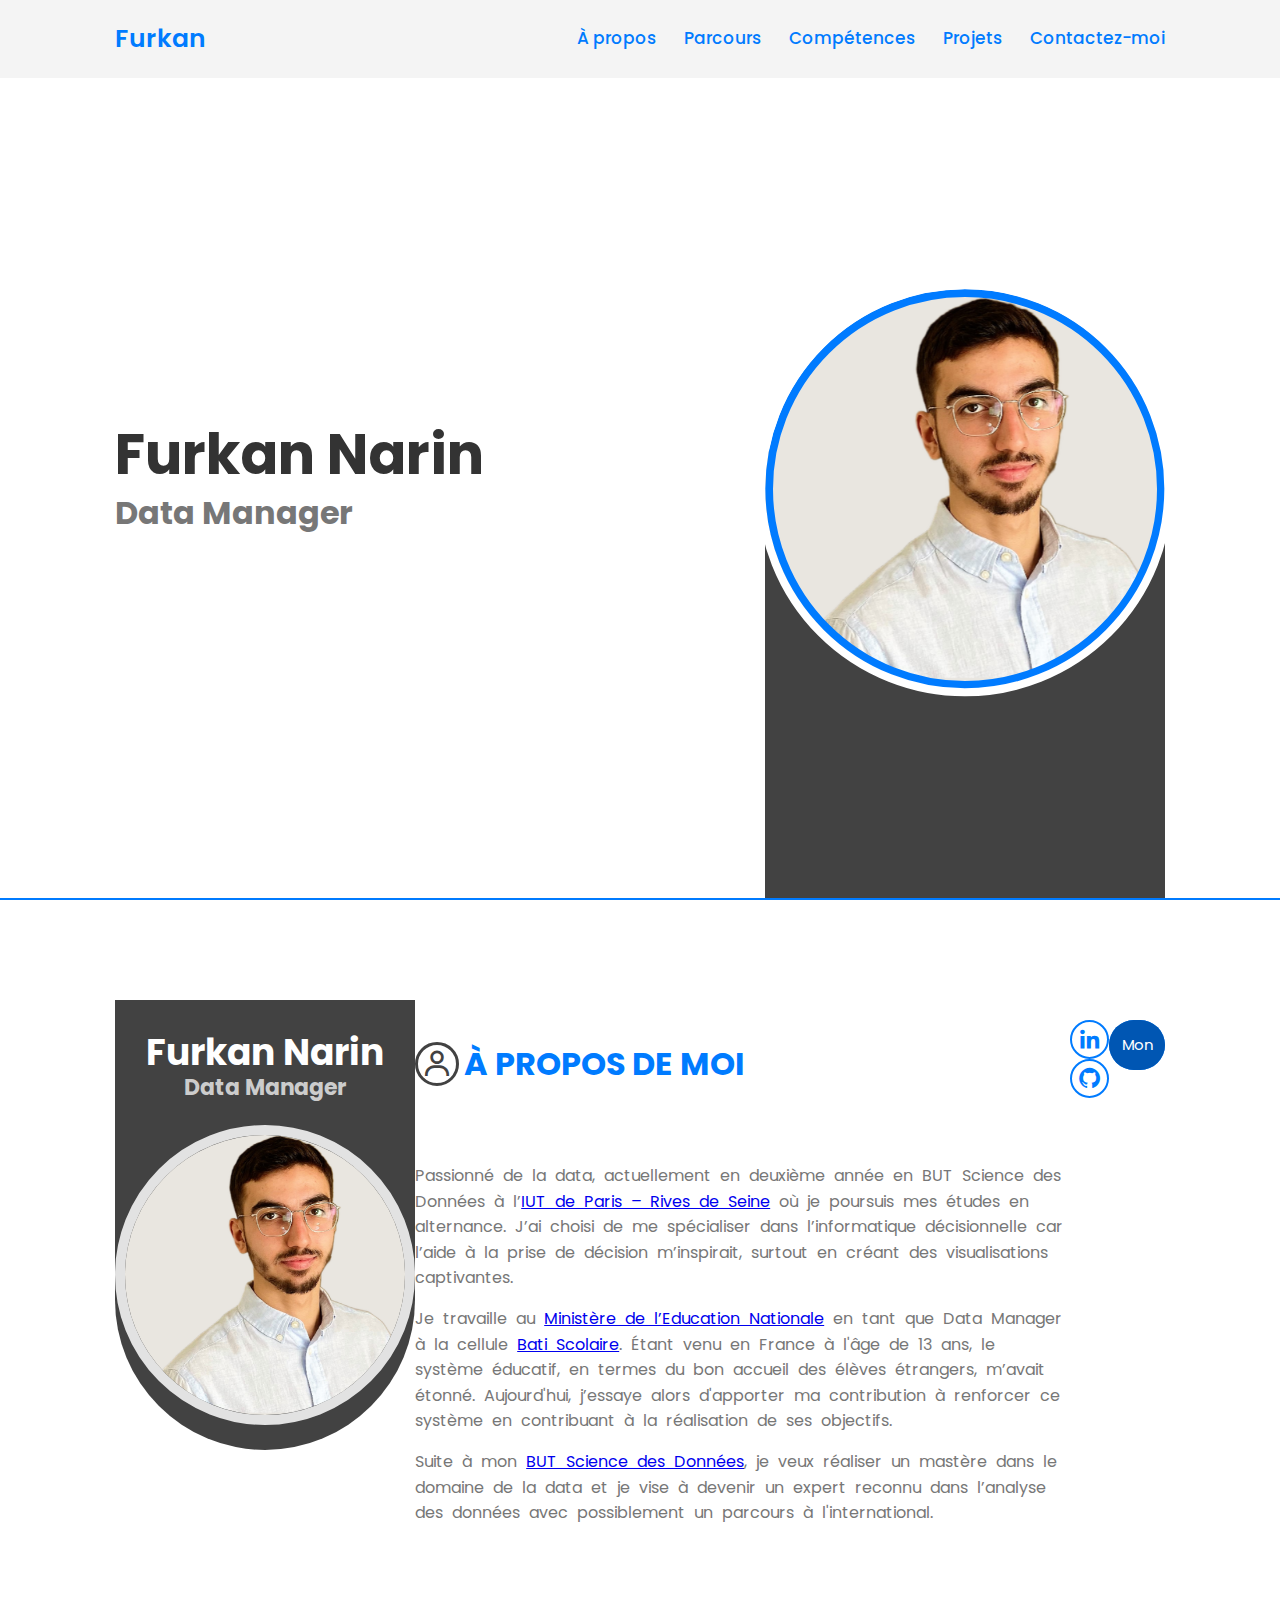
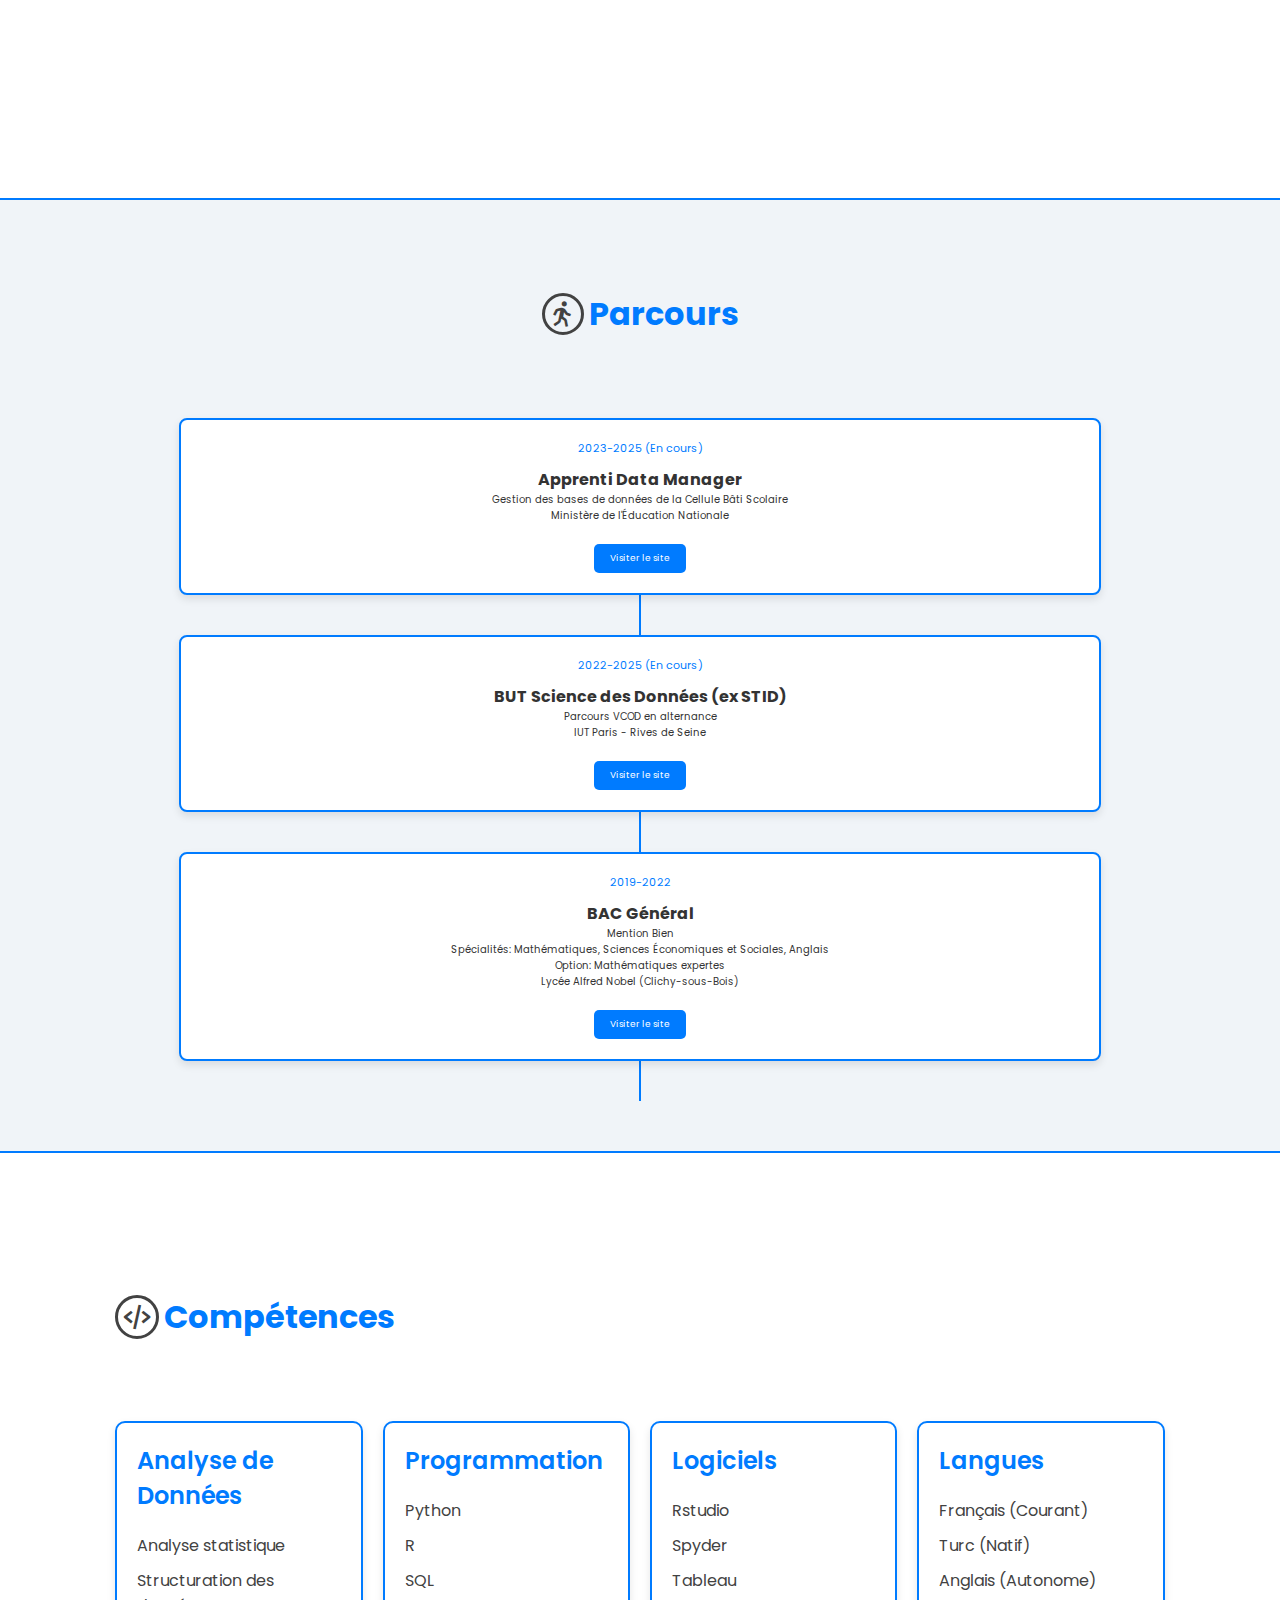
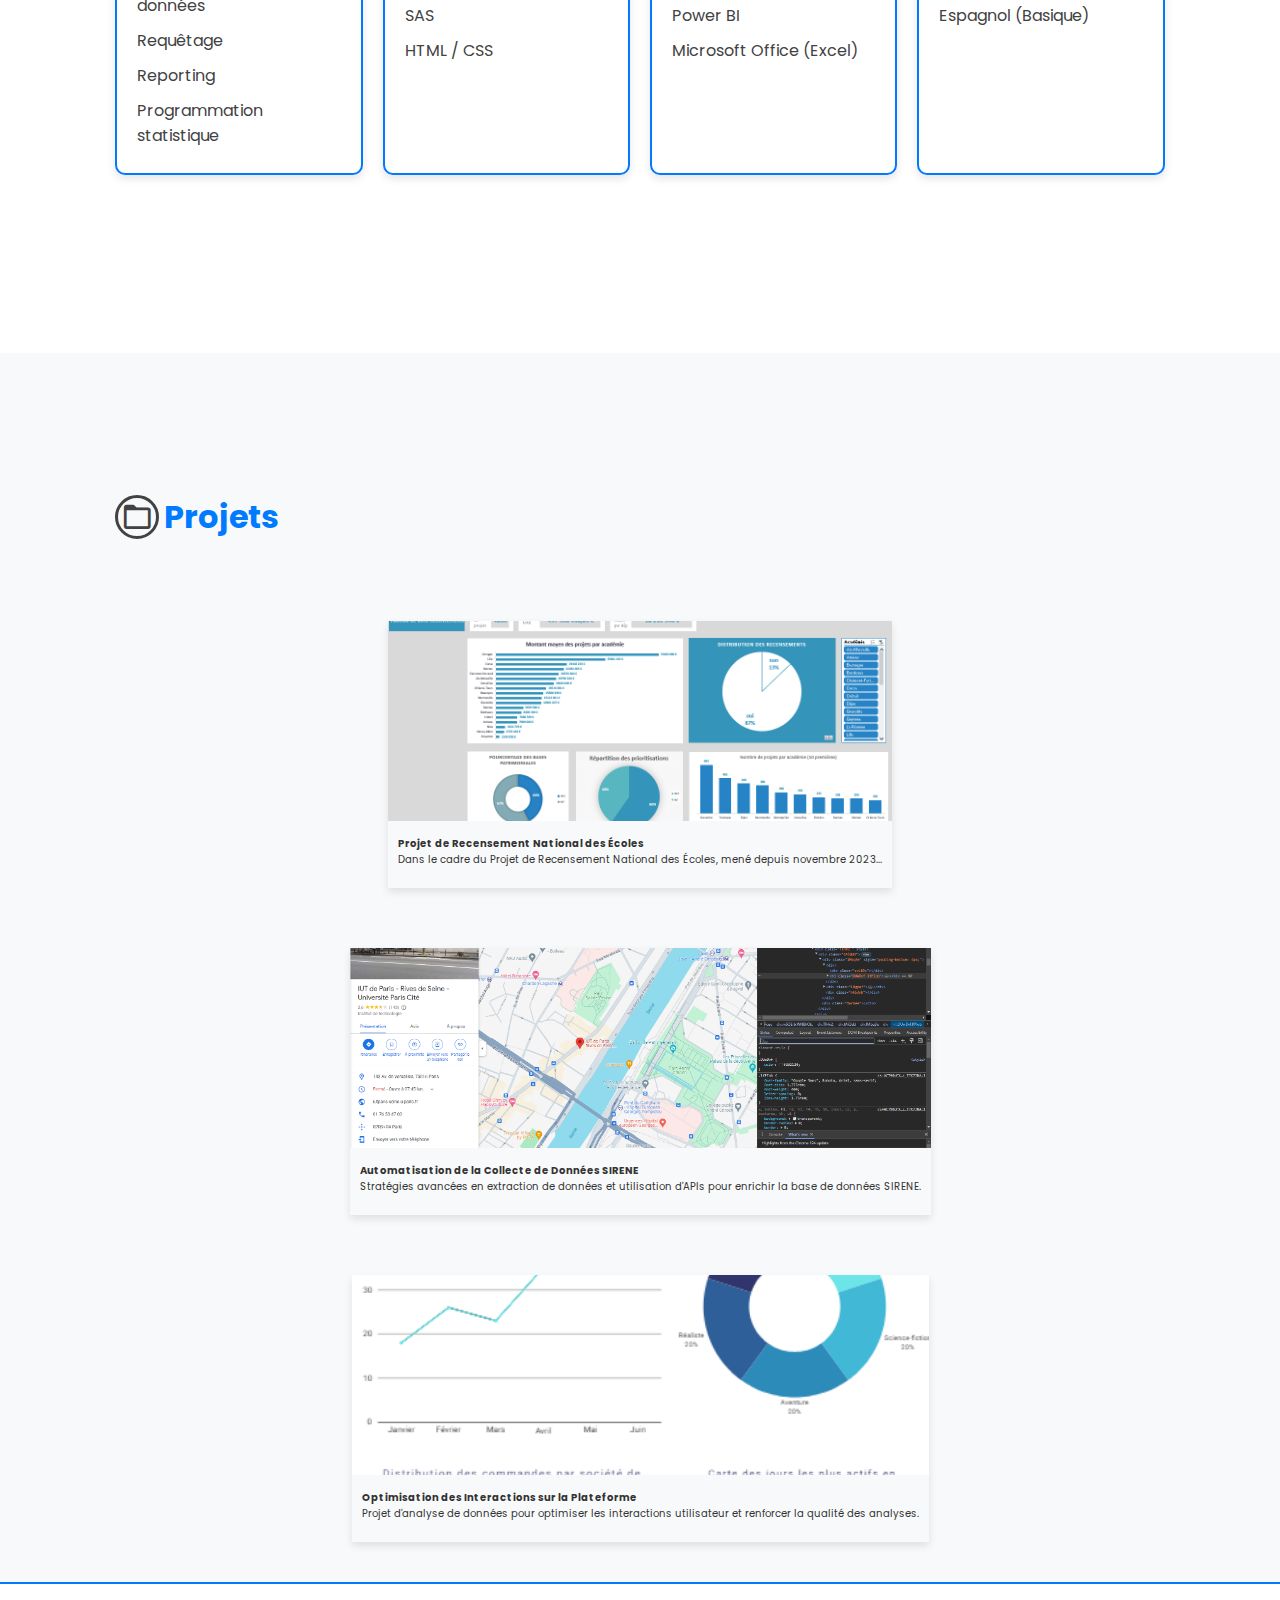
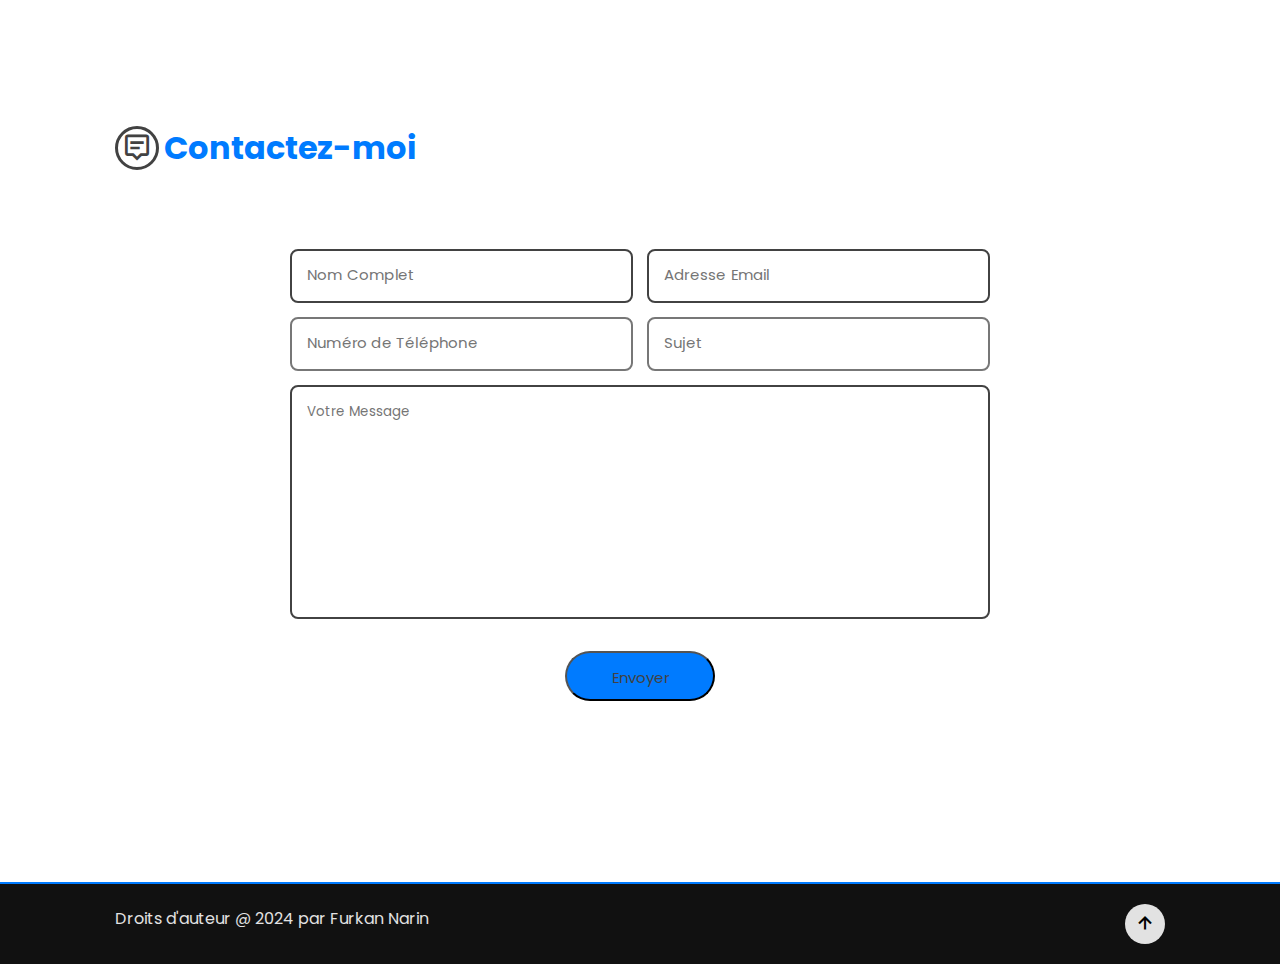
==== commit 71ea1f18: "Add files via upload" ====
--- a/index.html
+++ b/index.html
@@ -296,6 +296,4 @@
         
 </body>
 
-</html>
-    </html>
-    
+</html>--- a/style.css
+++ b/style.css
@@ -3,7 +3,7 @@
 * {
     margin: 0;
     padding: 0;
-    font-family: "Poppins", sans-serif;
+    font-family: "Poppins";
     box-sizing: border-box;
     scroll-behavior: smooth;
 }
@@ -14,9 +14,11 @@
 }
 
 body {
-    height: 100vh;
-    background: #ffffff; /* Light background for freshness */
-}
+    background-color: #ffffff; /* Sets the overall background to white */
+    color: #333; /* Default text color to darker grey for readability */
+    font-family: 'Poppins', sans-serif; /* Ensures font consistency */
+}
+
 
 .header {
     position: fixed;
@@ -28,15 +30,15 @@
     width: 100%;
     padding: 2rem 9%;
     z-index: 100;
-    background: #f4f4f4; /* Light grey background for header */
-}
-.sticky{
-    border-bottom: 2px solid #007BFF; /* Blue for contrast */
+    background: #f4f4f4; /* Very light grey background for header */
+}
+.sticky {
+    border-bottom: 2px solid #007BFF; /* Maintaining blue contrast */
     background: #f4f4f4;
 }
 .header a {
     text-decoration: none;
-    color: #007BFF; /* Blue color for links */
+    color: #007BFF; /* Blue color maintained for links */
 }
 
 .logo {
@@ -50,13 +52,13 @@
     font-size: 1.7rem;
     font-weight: 450;
     margin-left: 2.5rem;
-    color: #007BFF; /* Blue color maintained */
+    color: #007BFF; /* Blue color maintained for navigation */
     border-bottom: 2px solid transparent;
     transition: .3s ease;
 }
-.navbar a:hover,a.active{
+.navbar a:hover, a.active {
     color: #0056b3; /* Darker blue on hover */
-    border-color: #0056b3; /* Border color changes on hover */
+    border-bottom-color: #0056b3; /* Border color changes on hover */
 }
 
 #menu {
@@ -76,6 +78,25 @@
     justify-content: space-between;
     align-items: center;
 }
+
+.btn {
+    display: inline-block;
+    width: 200px; /* Adjust width as needed */
+    height: 50px; /* Adjust height as needed */
+    background-color: #007BFF; /* Blue background */
+    color: #ffffff; /* White text */
+    font-size: 16px; /* Adjust font size as needed */
+    text-align: center; /* Horizontally center the text */
+    line-height: 50px; /* Vertically center the text, match with button height */
+    border-radius: 25px; /* Rounded corners */
+    text-decoration: none; /* Remove underline from links */
+    transition: background-color 0.3s; /* Smooth transition for hover effect */
+}
+
+.btn:hover {
+    background-color: #0056b3; /* Darker blue on hover */
+}
+
 
 .text-content {
     max-width: 65rem;
@@ -128,7 +149,7 @@
     color: #ffffff; /* White text on buttons */
     font-size: 1.5rem;
     border-radius: 5rem;
-    position: relative;
+    position:relative;
     overflow: hidden;
     z-index: 1;
     transition: .2s ease;
@@ -167,12 +188,12 @@
     background-size: cover;
     border-radius: 50%;
     border: 8px solid #007BFF; /* Blue border for images */
-    position: relative;
+    position:relative;
 }
 
 .image::after {
     content: "";
-    position: absolute;
+    position:absolute;
     left: 50%;
     top: 50%;
     transform: translate(-50%, -50%);
@@ -218,9 +239,9 @@
     height: 100%;
     width: 100%;
     display: flex;
-    justify-content: center;
-    align-items: center;
-    flex-direction: column;
+    justify-content:center;
+    align-items:center;
+    flex-direction:column;
     border-bottom-left-radius: 300px;
     border-bottom-right-radius: 300px;
 }
@@ -235,13 +256,13 @@
 
 .title {
     font-size: 4rem;
-    display: inline-flex;
-    align-items: center;
+    display:inline-flex;
+    align-items:center;
 }
 
 .title i {
-    color: #007BFF; /* Blue icon */
-    border: .3rem solid #007BFF; /* Blue border */
+    color: #424242;
+    border: .3rem solid #424242;
     border-radius: 50%;
     margin-right: .5rem;
     padding: .3rem;
@@ -254,55 +275,156 @@
 .about-text-content p {
     font-size: 1.6rem;
     word-spacing: .5rem;
-    color: #777; /* Medium grey for text */
+    color: #777;
     margin-top: 1.5rem;
 }
 
+
+#education {
+    background-color: #f0f4f8; /* Light background color for the section */
+    color: #333;
+    padding: 50px 5%; /* Adjusted padding for better responsiveness */
+    text-align: center; /* Ensure the title is centered */
+}
+
+.title {
+    color: #007BFF; /* Blue color for titles to maintain the theme */
+    margin: 40px 0 60px; /* Increase margin for better spacing and visibility */
+    font-size: 3.2rem; /* Larger font size for more prominence */
+    font-weight: bold; /* Bold font for added emphasis */
+    text-align: center; /* Ensures the title is centered and visible */
+}
+
+
+.timeline {
+    display: flex;
+    flex-direction: column;
+    align-items: center;
+    position: relative;
+    margin-top: 20px;
+}
+
+.timeline::before {
+    content: '';
+    position: absolute;
+    left: 50%;
+    top: 0;
+    bottom: 0;
+    width: 2px;
+    background-color: #007BFF; /* Blue vertical line for timeline */
+    transform: translateX(-50%);
+}
+
+.timeline-item {
+    width: 80%; /* Increased width for better readability */
+    margin-bottom: 40px; /* Increased space between blocks */
+}
+
+.timeline-content {
+    background-color: #ffffff; /* White background for content boxes */
+    border-radius: 8px;
+    border: 2px solid #007BFF; /* Blue border for emphasis */
+    padding: 20px;
+    box-shadow: 0 4px 8px rgba(0, 0, 0, 0.1); /* Subtle shadow for depth */
+    position: relative;
+}
+
+.timeline-item:nth-child(odd) .timeline-content {
+    align-self: flex-start; /* Aligns the content to the left */
+}
+
+.timeline-item:nth-child(even) .timeline-content {
+    align-self: flex-end; /* Aligns the content to the right */
+}
+
+.more-info {
+    display: inline-block;
+    background-color: #007BFF;
+    color: #ffffff;
+    text-decoration: none;
+    border-radius: 5px;
+    padding: 8px 16px;
+    font-size: 0.9rem;
+    transition: background-color 0.3s;
+    margin-top: 10px;
+}
+
+.more-info:hover {
+    background-color: #0056b3;
+    text-decoration: underline;
+}
+
+.date {
+    font-size: 1.1rem;
+    color: #007BFF; /* Blue for dates */
+    margin-bottom: 10px;
+}
+
+h3 {
+    font-size: 1.6rem; /* Slightly larger for heading prominence */
+    color: #333;
+}
+
+p {
+    font-size: 1rem;
+    line-height: 1.6;
+    margin-bottom: 10px; /* Adds space before the link */
+}
+
+
+
+
 .skill-container {
     display: flex;
     flex-wrap: wrap;
-    gap: 2.5rem;
-    margin-top: 4rem;
-}
-
-.skill-content {
-    flex: 1 1 30rem;
-    padding: 3rem 2rem 4rem;
-    background: #f4f4f4; /* Light grey background for skills */
-    border: .2rem solid #cecece; /* Slightly darker grey border */
-    text-align: center;
-    border-radius: .5rem;
-    transition: .5s ease;
-}
-
-.skill-content:hover {
-    scale: 1.02;
-    border: .2rem solid #007BFF; /* Blue border on hover */
-}
-
-.skill-content i {
-    font-size: 10rem;
-    color: #007BFF; /* Blue icons */
-}
-
-.skill-content h5 {
-    font-size: 2rem;
-    color: #333; /* Dark grey for headings */
-}
-
-.skill-content p {
-    font-size: 1.5rem;
-    color: #555; /* Medium dark grey for text */
-    margin: .6rem 0;
-}
-
-.skill-content .btn {
-    width: 15rem;
-    height: 4rem;
-    font-size: 1.3rem;
-    background: #007BFF; /* Blue background for button */
-    color: #ffffff; /* White text */
-}
+    justify-content: space-around;
+    gap: 20px;
+    padding: 2rem 0;
+}
+
+.skill-card {
+    flex: 1 1 20%; /* Adjust the width for smaller screens if necessary */
+    background-color: #ffffff; /* White background */
+    border: 2px solid #007BFF; /* Blue borders */
+    border-radius: 10px;
+    padding: 20px;
+    box-shadow: 0 4px 8px rgba(0,0,0,0.1); /* Subtle shadow */
+    transition: transform 0.3s ease-in-out;
+}
+
+.skill-card:hover {
+    transform: scale(1.05); /* Slight scale effect on hover */
+}
+
+.skill-card h4 {
+    color: #007BFF; /* Blue text for headings */
+    font-size: 2.4rem; /* Increased font size for better readability */
+    font-weight: 600; /* Bolder font for more emphasis */
+    margin-bottom: 15px; /* Increased spacing below the title for better visual separation */
+}
+
+.skill-card ul {
+    list-style: none; /* Remove default list styling */
+    padding: 0;
+}
+
+.skill-card li {
+    font-size: 1.6rem;
+    color: #424242; /* Gray text for list items */
+    padding: 5px 0; /* Padding for spacing */
+}
+
+@media (max-width: 768px) {
+    .skill-container {
+        flex-direction: column;
+        align-items: center;
+    }
+
+    .skill-card {
+        flex-basis: 80%; /* Makes cards wider on smaller screens */
+    }
+}
+
 
 .row {
     display: flex;
@@ -314,37 +436,76 @@
     flex: 1 1 30rem;
 }
 
-.education-content {
-    padding: 1rem 2.9rem;
-    border: .2rem solid #007BFF; /* Blue border for emphasis */
-    border-radius: 1rem;
-    margin: 2rem 0;
-}
-
-.education-content .year {
-    font-size: 1.5rem;
-    color: #007BFF; /* Blue for year titles */
-    display: flex;
-    align-items: center;
-}
-
-.education-content .year i {
-    font-size: 1.7rem;
-    font-weight: 500;
-    color: #000; /* Black for icons */
-}
-
-.education-content h2 {
-    font-size: 1.7rem;
-    letter-spacing: .05rem;
-    margin: .5rem 0;
-    color: #333; /* Dark grey for headers */
-}
-
-.education-content p {
-    font-size: 1.45rem;
-    color: #555; /* Medium dark grey for paragraph text */
-}
+/* Projects section adjustments */
+.projects {
+    padding-top: 100px; /* Adjust this value based on the size of your header */
+    margin-top: -100px; /* Negative margin to offset the padding if necessary */
+    background: #f8f9fa; /* Optional: sets a background color if not already set */
+    box-sizing: border-box; /* Ensures the padding does not affect the overall height */
+}
+
+.project-card {
+    margin: 20px; /* Provides space between cards */
+    box-shadow: 0 4px 8px rgba(0,0,0,0.1); /* Optional: enhances the card appearance */
+    transition: box-shadow 0.3s ease-in-out; /* Smooth transition for shadow */
+}
+
+.project-card:hover {
+    box-shadow: 0 8px 16px rgba(0,0,0,0.2); /* Enhanced shadow on hover */
+}
+
+.project-container {
+    display: flex;
+    justify-content: center; /* Centers the cards horizontally */
+    flex-wrap: wrap; /* Allows cards to wrap to the next line */
+    gap: 20px; /* Ensures spacing between the cards */
+}
+
+
+.project-card img {
+    width: 100%;
+    height: 200px;
+    object-fit: cover;
+}
+
+.project-info {
+    padding: 10px;
+}
+
+.modal {
+    display: none;
+    position: fixed;
+    z-index: 1;
+    left: 0;
+    top: 0;
+    width: 100%;
+    height: 100%;
+    overflow: auto;
+    background-color: rgba(0,0,0,0.4);
+}
+
+.modal-content {
+    background-color: #fefefe;
+    margin: 15% auto;
+    padding: 20px;
+    border: 1px solid #888;
+    width: 80%;
+}
+
+.close {
+    color: #aaaaaa;
+    float: right;
+    font-size: 28px;
+    font-weight: bold;
+}
+
+.close:hover,
+.close:focus {
+    color: #000;
+    text-decoration: none;
+    cursor: pointer;
+}
+
 
 section form {
     max-width: 70rem;
@@ -358,70 +519,61 @@
     justify-content: space-between;
     flex-wrap: wrap;
 }
-
-.input-box input, textarea {
+.input-box input, textarea{
     width: 100%;
     padding: 1.5rem;
     outline: none;
     border: .8rem;
     background: transparent;
-    border: .2rem solid #777; /* Medium grey border */
+    border: .2rem solid #777;
     gap: 2.5rem;
     margin: .7rem 0;
     border-radius: .8rem;
     transition: .3s ease;
 }
-
-input::placeholder {
+input::placeholder{
     font-size: 1.5rem;
     letter-spacing: .02rem;
-    color: #aaa; /* Light grey for placeholders */
-}
-
-.input-box input {
+}
+.input-box input{
     width: 49%;
 }
-
 input:focus,
-input:invalid {
-    border: .2rem solid #424242; /* Dark grey border for focus */
-}
-
-textarea {
+input:invalid{
+    border: .2rem solid #424242;
+}
+
+textarea{
     resize: none;
 }
-
 textarea:focus,
-textarea:invalid {
-    border: .2rem solid #424242; /* Dark grey border for focus on textarea */
-}
-
-.contact .btn {
-    color: #424242; /* Dark grey text for buttons */
+textarea:invalid{
+    border: .2rem solid #424242;
+}
+.contact .btn{
+    color: #424242;
     padding: 0rem;
     cursor: pointer;
     transition: .3s ease;
 }
-
-.contact .btn:hover {
-    background: #424242; /* Dark grey background on hover */
-    color: #cecece; /* Light grey text on hover */
-}
-
-footer {
-    background: #111; /* Dark background for footer */
+.contact .btn:hover{
+    background: #424242;
+    color: #cecece;
+}
+
+footer{
+    background: #111;
     padding: 2rem 9%;
     display: flex;
     justify-content: space-between;
     align-items: center;
 }
 
-footer p {
+footer p{
     font-size: 1.6rem;
-    color: #e2e2e2; /* Light grey text for footer */
-}
-
-footer i {
+    color: #e2e2e2;
+}
+footer i{
     display: inline-flex;
     background: #e2e2e2;
     color: #000;
@@ -472,14 +624,13 @@
         display: block;
     }
     .navbar{
-        position:absolute;
+        position: absolute;
         left: 0;
         top: 100%;
         width: 100%;
         padding: 1rem 3%;
-        background: #f4f4f4; /* Light grey background for navbar */
+        background: #e2e2e2;
         border-top: 1px solid rgba(0, 0, 0, .2);
-        border-top:.2rem solid rgba(0, 0, 0, .2);
         display: none;
     }
     .navbar.active{
@@ -494,7 +645,7 @@
         flex-direction: column-reverse;
     }
     .background{
-        display: none;
+        display:none;
     }
     .image-cover{
         display: flex;
@@ -534,160 +685,6 @@
     }
 }
 
-.education-content h3, .education-content p {
-    font-size: 1.6rem; /* Increase the font size */
-    line-height: 1.8;  /* Adjust line height for better readability */
-}
-
-.title {
-    font-size: 2.5rem; /* Bigger title */
-    display: flex;     /* To align title and logo */
-    align-items: center;
-    gap: 10px;         /* Space between logo and text */
-}
-
-/* Ensure to add this to your style.css file */
-#projets .portfolio-box {
-    position: relative;
-    display: block;
-}
-
-#projets .portfolio-box img {
-    width: 100%;
-    transition: transform 0.2s;
-}
-
-#projets .portfolio-box:hover img {
-    transform: scale(1.1);
-}
-
-#projets .portfolio-box-caption {
-    position: absolute;
-    bottom: 0;
-    background: rgba(244, 98, 58, 0.9);
-    color: white;
-    width: 100%;
-    height: 100%;
-    opacity: 0;
-    transition: opacity 0.25s ease;
-    display: flex;
-    align-items: center;
-    justify-content: center;
-    flex-direction: column;
-}
-
-#projets .portfolio-box:hover .portfolio-box-caption {
-    opacity: 1;
-}
-
-#projets .portfolio-box-caption .project-category,
-#projets .portfolio-box-caption .project-name {
-    text-transform: uppercase;
-    font-weight: bold;
-}
-
-/* Style pour la section Projets avec un thème bleu */
-#projets .portfolio-box-caption {
-    background: rgba(10, 25, 47, 0.9); /* bleu foncé avec une transparence */
-}
-
-#projets .portfolio-box-caption .project-category,
-#projets .portfolio-box-caption .project-name {
-    color: #ffffff;
-}
-
-
-/* Thème bleu pour la section Contact */
-.contact {
-    background-color: #0D47A1; /* bleu plus foncé pour le fond */
-    color: white;
-}
-
-.contact input[type="text"],
-.contact input[type="email"],
-.contact input[type="tel"],
-.contact textarea {
-    background: none;
-    border: 2px solid #90CAF9; /* bleu plus clair pour les bords */
-    color: white;
-}
-
-.contact input[type="button"] {
-    background-color: #1976D2; /* bleu intermédiaire pour le bouton */
-    border: none;
-}
-
-.portfolio-item {
-    cursor: pointer;
-    transition: transform 0.3s ease-in-out;
-}
-
-.portfolio-item:hover {
-    transform: scale(1.1);
-}
-
-.divider-custom {
-    display: flex;
-    align-items: center;
-    justify-content: center;
-}
-.divider-custom-line {
-    width: 25%;
-    height: 2px;
-    background-color: #2c3e50;
-    margin: 0 15px;
-}
-.divider-custom-icon {
-    font-size: 2rem;
-    color: #2c3e50;
-}
-
-.home {
-    display: flex;
-    align-items: center; /* Vertically centers the content */
-    justify-content: center; /* Horizontally centers the content */
-    height: 100vh;
-    background-image: url('img.jpg');
-    background-size: cover;
-    background-position: center;
-    background-attachment: fixed;
-}
-
-.text-content {
-    text-align: center; /* Ensures text is centered within the div */
-    color: #ffffff; /* Sets text color to white for visibility */
-    text-shadow: 2px 2px 10px rgba(0, 0, 0, 0.9); /* Adds a dark shadow for text readability */
-    font-size: 36px; /* Sets a larger font size for visibility */
-    font-family: 'Arial', sans-serif; /* Optional: Sets the font-family */
-    width: 100%; /* Ensures the text content takes full width of its container */
-    max-width: 1200px; /* Optional: Restricts max width of text content */
-}
-
-@media (max-width: 768px) {
-    .text-content {
-        font-size: 24px; /* Adjusts font size for smaller devices */
-    }
-}
-
-.section {
-    margin-bottom: 50px; /* Ajoute un espace entre les sections */
-    padding: 20px;
-    background-color: #007BFF; /* Ou tout autre couleur de fond */
-}
-
-/* Exemple pour la section compétences */
-.competences {
-    margin-bottom: 50px; /* Espace après la section */
-}
-
-/* Exemple pour la section projets */
-.section-projets {
-    padding: 20px;
-    background-color: #ffffff; /* Assure un contraste */
-}
-.container {
-    display: flex;
-    flex-wrap: wrap;
-    justify-content: space-between;
-}
-
+
+
+
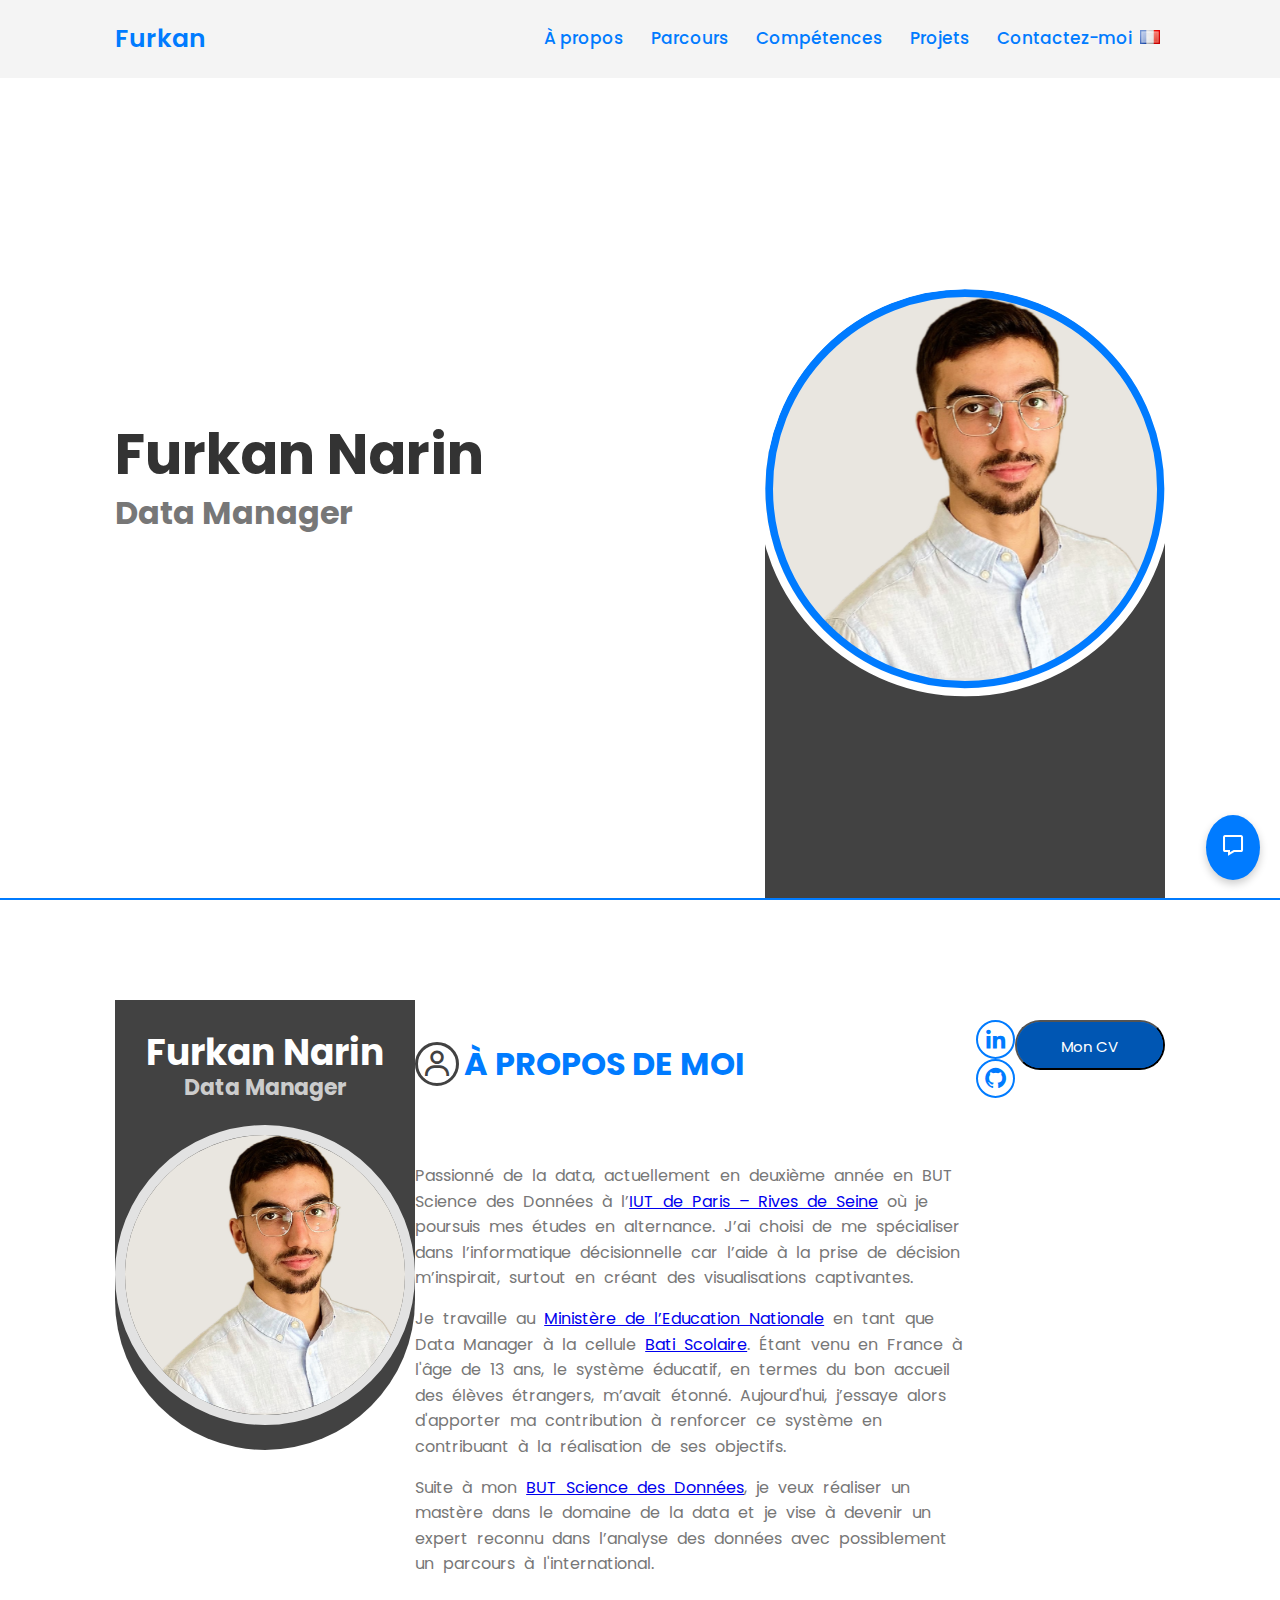
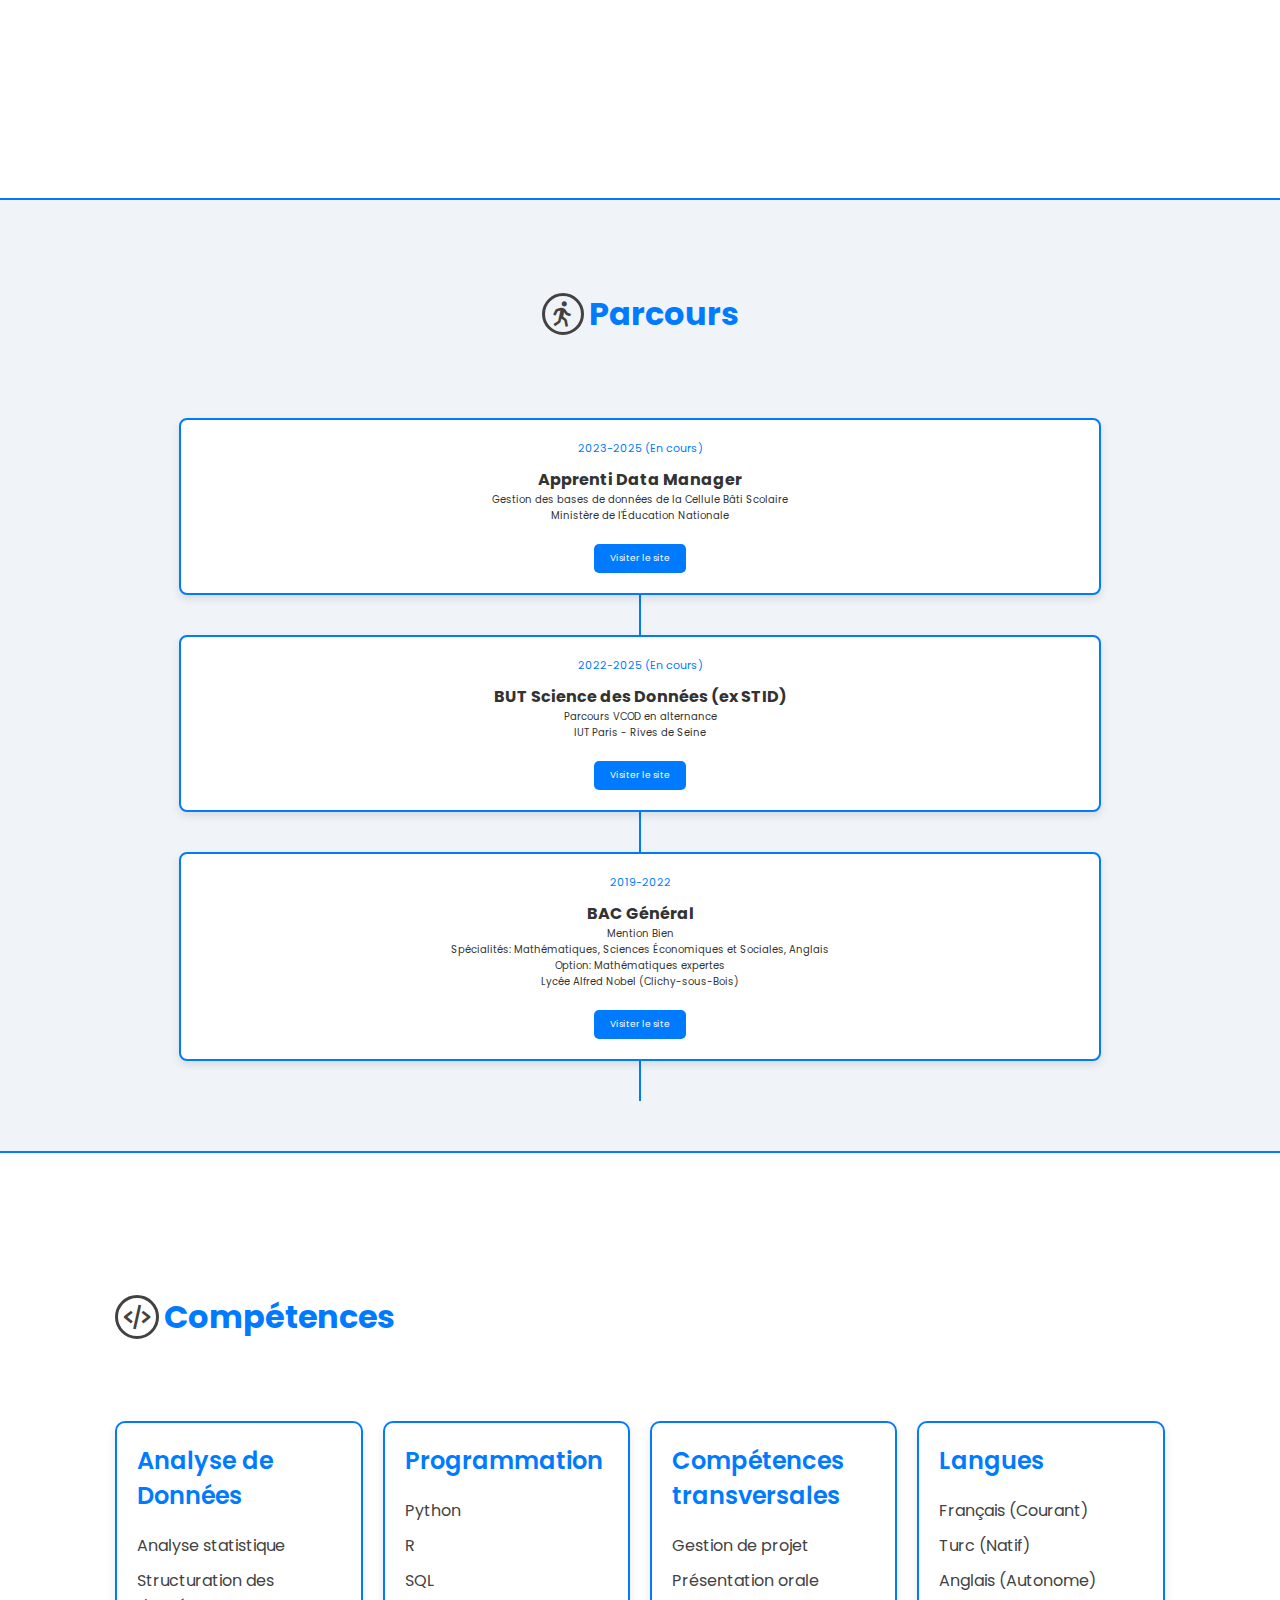
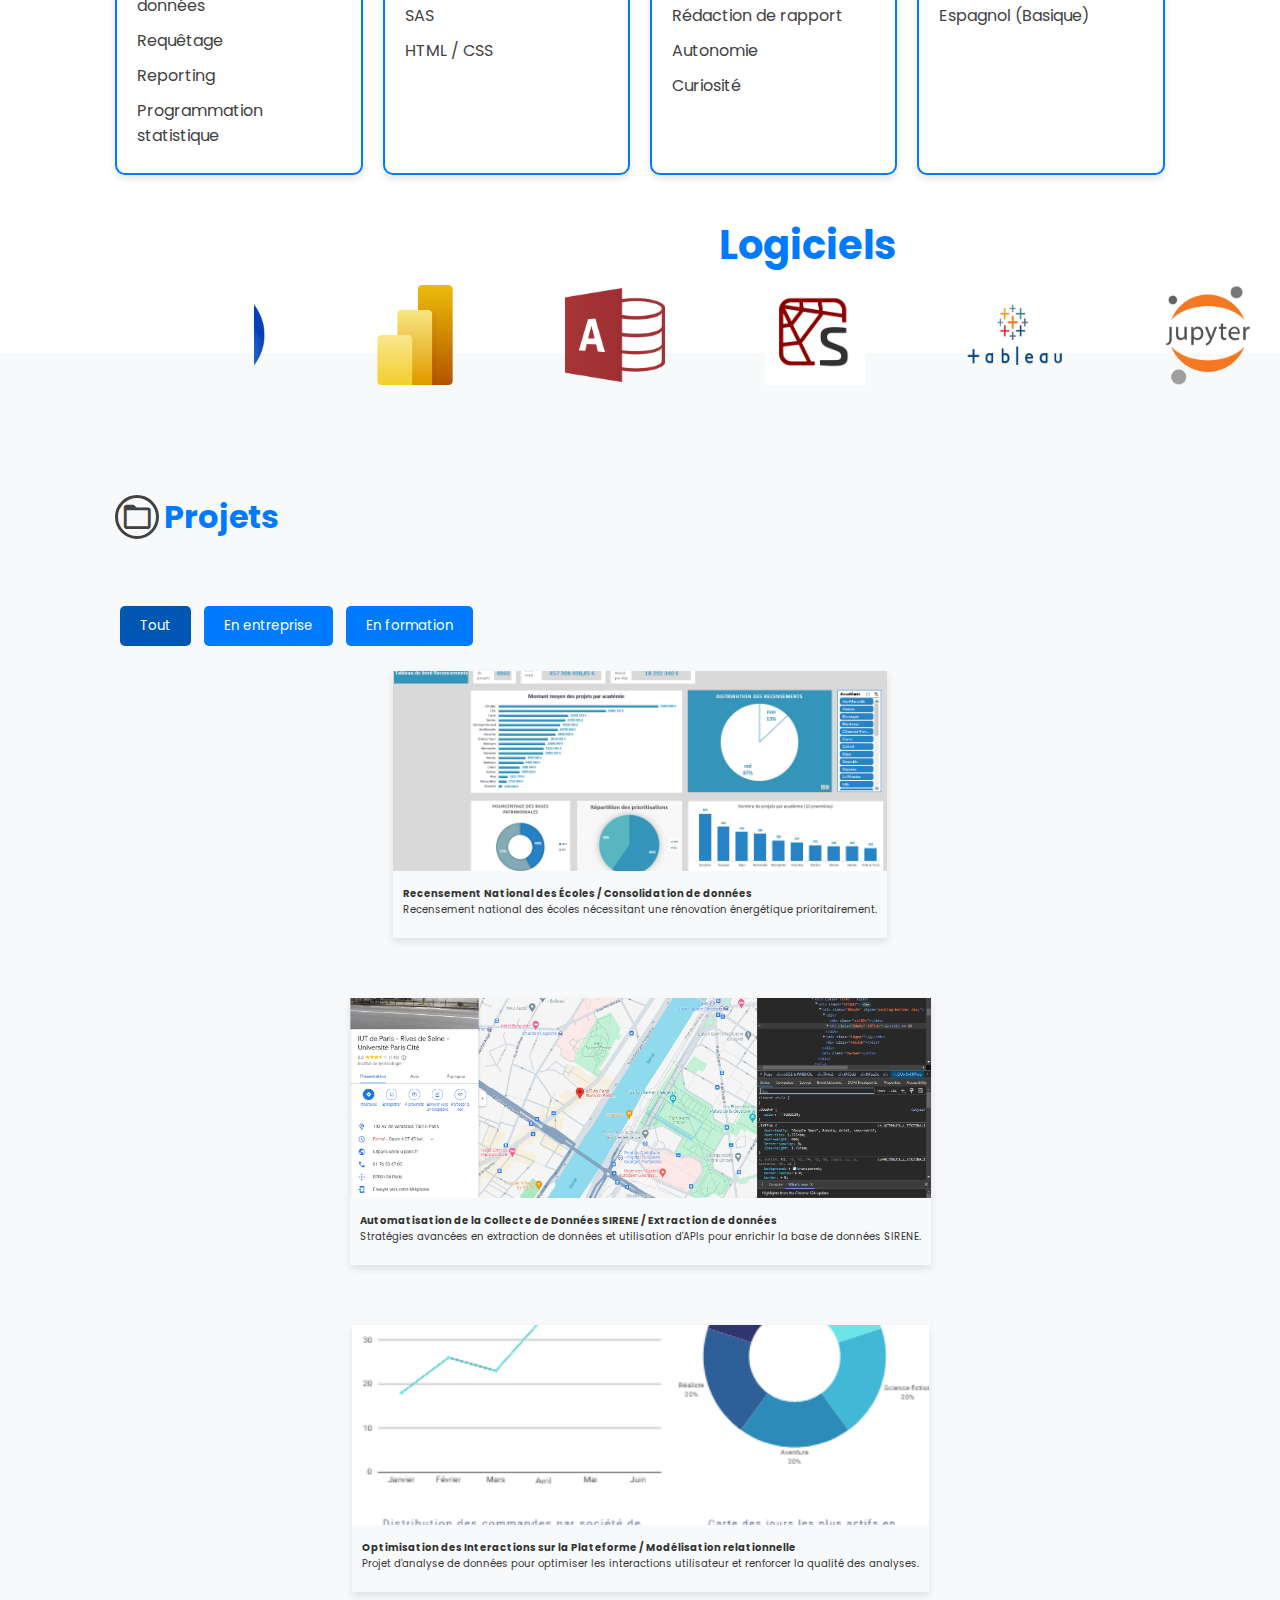
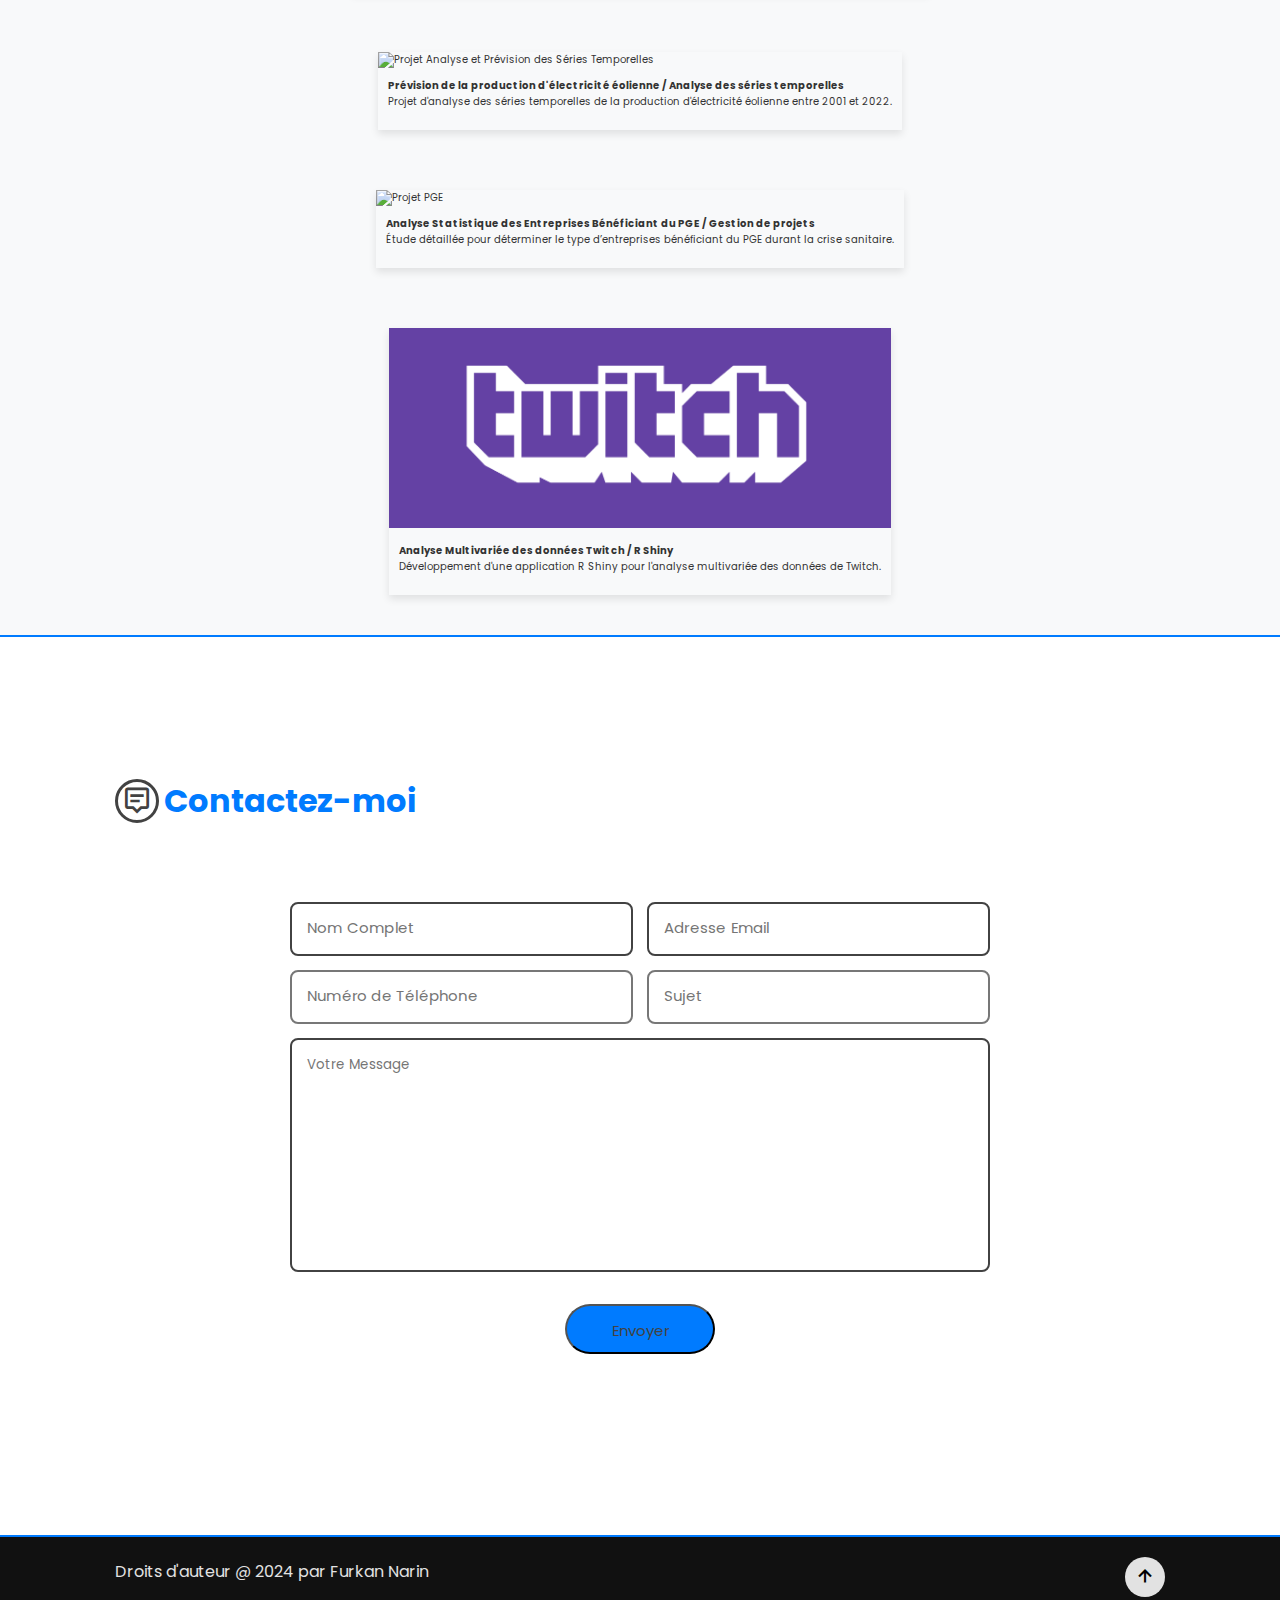
==== commit cdf483d4: "Add files via upload" ====
--- a/index.html
+++ b/index.html
@@ -20,7 +20,15 @@
         <a href="#skills">Compétences</a>
         <a href="#projets">Projets</a>
         <a href="#contact">Contactez-moi</a>
+        <div class="dropdown">
+            <button class="dropbtn"><img src="image/fr.png" alt="Français" class="flag"></button>
+            <div class="dropdown-content">
+                <a href="index_en.html"><img src="image/en.png" alt="English" class="flag"></a>
+            </div>
+        </div>
     </nav>
+
+    
     <i class='bx bx-menu' id="menu"></i>
 </header>
     <!-- HOMEPAGE -->
@@ -33,7 +41,7 @@
 
         </div>
         <div class="image-cover">
-            <div class="image" style="background-image: url('MdSay.png');"></div>
+            <div class="image" style="background-image: url('image/preuve/MdSay.png');"></div>
             <div class="background"></div>
         </div>
     </section>
@@ -44,7 +52,7 @@
         <div class="image-content">
             <h2>Furkan Narin</h2>
             <h5>Data Manager</h5>
-            <img src="MdSay.png" alt="Furkan Narin">
+            <img src="image/preuve/MdSay.png" alt="Furkan Narin">
         </div>
     </div>
     <div class="about-text-content">
@@ -57,7 +65,13 @@
         <a href="https://www.linkedin.com/in/furkan-narin" target="_blank"><i class='bx bxl-linkedin'></i></a>
         <a href="https://github.com/furkannarin1" target="_blank"><i class='bx bxl-github'></i></a>
     </div>
-    <a href="CV_FurkanNarin%20(1).pdf" download="CV_Furkan_Narin" class="btn">Mon CV</a>
+    <div class="dropdown">
+        <button class="btn">Mon CV</button>
+        <div class="dropdown-content">
+            <a href="CV_FurkanNarin (1).pdf" target="_blank">FR</a>
+            <a href="NARIN_Furkan_CV_EN.pdf" target="_blank">EN</a>
+        </div>
+    </div>
 </div>
 </section>
 
@@ -97,122 +111,240 @@
     
 
     
-    <!-- SKILL-PAGE -->
-    <section class="skills" id="skills">
-        <h3 class="title"><i class='bx bx-code-alt'></i>Compétences</h3>
-        <div class="skill-container">
-            <!-- Data Analysis Skills -->
-            <div class="skill-card">
-                <h4>Analyse de Données</h4>
-                <ul>
-                    <li>Analyse statistique</li>
-                    <li>Structuration des données</li>
-                    <li>Requêtage </li>
-                    <li>Reporting </li>
-                    <li>Programmation statistique</li>
-                </ul>
-            </div>
-    
-            <!-- Programming Skills -->
-            <div class="skill-card">
-                <h4>Programmation</h4>
-                <ul>
-                    <li>Python</li>
-                    <li>R</li>
-                    <li>SQL</li>
-                    <li>SAS</li>
-                    <li>HTML / CSS</li>
-                </ul>
-            </div>
-    
-            <!-- Software Skills -->
-            <div class="skill-card">
-                <h4>Logiciels</h4>
-                <ul>
-                    <li>Rstudio</li>
-                    <li>Spyder</li>
-                    <li>Tableau</li>
-                    <li>Power BI</li>
-                    <li>Microsoft Office (Excel)</li>
-                </ul>
-            </div>
-    
-            <!-- Language Skills -->
-            <div class="skill-card">
-                <h4>Langues</h4>
-                <ul>
-                    <li>Français (Courant)</li>
-                    <li>Turc (Natif)</li>
-                    <li>Anglais (Autonome)</li>
-                    <li>Espagnol (Basique)</li>
-                </ul>
-            </div>
-        </div>
-    </section>
+<!-- SKILL-PAGE -->
+<section class="skills" id="skills">
+    <h3 class="title"><i class='bx bx-code-alt'></i>Compétences</h3>
+    <div class="skill-container">
+        <!-- Data Analysis Skills -->
+        <div class="skill-card">
+            <h4>Analyse de Données</h4>
+            <ul>
+                <li>Analyse statistique</li>
+                <li>Structuration des données</li>
+                <li>Requêtage</li>
+                <li>Reporting</li>
+                <li>Programmation statistique</li>
+            </ul>
+        </div>
+
+        <!-- Programming Skills -->
+        <div class="skill-card">
+            <h4>Programmation</h4>
+            <ul>
+                <li>Python</li>
+                <li>R</li>
+                <li>SQL</li>
+                <li>SAS</li>
+                <li>HTML / CSS</li>
+            </ul>
+        </div>
+
+        <!-- Transversal Skills -->
+        <div class="skill-card">
+            <h4>Compétences transversales</h4>
+            <ul>
+                <li>Gestion de projet</li>
+                <li>Présentation orale</li>
+                <li>Rédaction de rapport</li>
+                <li>Autonomie</li>
+                <li>Curiosité</li>
+            </ul>
+        </div>
+
+        <!-- Language Skills -->
+        <div class="skill-card">
+            <h4>Langues</h4>
+            <ul>
+                <li>Français (Courant)</li>
+                <li>Turc (Natif)</li>
+                <li>Anglais (Autonome)</li>
+                <li>Espagnol (Basique)</li>
+            </ul>
+        </div>
+
+ <!-- Software Skills -->
+ <div class="software-skills">
+    <h4>Logiciels</h4>
+    <div class="carousel-container">
+        <div class="carousel">
+            <div class="carousel-item">
+                <a href="https://fr.wikipedia.org/wiki/RStudio" target="_blank">
+                    <img src="image/logo/RStudio.png" alt="RStudio" title="RStudio"/>
+                </a>
+            </div>
+            <div class="carousel-item">
+                <a href="https://www.microsoft.com/fr-fr/power-platform/products/power-bi" target="_blank">
+                    <img src="image/logo/powerbi.png" alt="Power BI" title="Power BI"/>
+                </a>
+            </div>
+            <div class="carousel-item">
+                <a href="https://www.microsoft.com/fr-fr/microsoft-365/access" target="_blank">
+                    <img src="image/logo/Access.png" alt="Access" title="Access"/>
+                </a>
+            </div>
+            <div class="carousel-item">
+                <a href="https://www.spyder-ide.org/" target="_blank">
+                    <img src="image/logo/spyder.png" alt="Spyder" title="Spyder"/>
+                </a>
+            </div>        
+            <div class="carousel-item">
+                <a href="https://www.tableau.com/fr-fr" target="_blank">
+                    <img src="image/logo/Tableau.png" alt="Tableau desktop" title="Tableau desktop"/>
+                </a>
+            </div>
+            <div class="carousel-item">
+                <a href="https://jupyter.org/" target="_blank">
+                    <img src="image/logo/Jupyter.png" alt="Jupyter" title="Jupyter"/>
+                </a>
+            </div>
+            <div class="carousel-item">
+                <a href="https://www.microsoft.com/fr-fr/microsoft-365/excel" target="_blank">
+                    <img src="image/logo/excel.png" alt="Excel" title="Excel"/>
+                </a>
+            </div>
+        </div>
+    </div>
+</div>
+</div>
+</section>
+
+
+
     
 
 
 <!-- PROJECTS SECTION -->
 <section class="projects" id="projets">
     <h3 class="title"><i class='bx bx-folder'></i>Projets</h3>
+
+    <div class="filter-buttons">
+        <button class="filter-btn active" data-filter="all">Tout</button>
+        <button class="filter-btn" data-filter="entreprise">En entreprise</button>
+        <button class="filter-btn" data-filter="formation">En formation</button>
+        <div class="sub-filter-buttons">
+            <button class="sub-filter-btn" data-filter="premiere-annee">Première année</button>
+            <button class="sub-filter-btn" data-filter="deuxieme-annee">Deuxième année</button>
+        </div>
+    </div>
+    
+
     <div class="project-container">
         <!-- Project 1 Card -->
-        <div class="project-card" onclick="openModal('modal1')">
-            <img src="imgProjet1.png" alt="Projet de Recensement National des Écoles">
+        <div class="project-card entreprise" onclick="openModal('modal1')" data-category="entreprise">
+            <img src="image/preuve/imgProjet1.png" alt="Projet de Recensement National des Écoles">
             <div class="project-info">
-                <h4>Projet de Recensement National des Écoles</h4>
-                <p>Dans le cadre du Projet de Recensement National des Écoles, mené depuis novembre 2023...</p>
+                <h4>Recensement National des Écoles / Consolidation de données</h4>
+                <p>Recensement national des écoles nécessitant une rénovation énergétique prioritairement.</p>
             </div>
         </div>
 
         <!-- Project 2 Card -->
-        <div class="project-card" onclick="openModal('modal2')">
-            <img src="imgProjet2.png" alt="Projet d'Automatisation SIRENE">
+        <div class="project-card formation deuxieme-annee" onclick="openModal('modal2')" data-category="formation">
+            <img src="image/preuve/imgProjet2.png" alt="Projet d'Automatisation SIRENE">
             <div class="project-info">
-                <h4>Automatisation de la Collecte de Données SIRENE</h4>
+                <h4>Automatisation de la Collecte de Données SIRENE / Extraction de données</h4>
                 <p>Stratégies avancées en extraction de données et utilisation d'APIs pour enrichir la base de données SIRENE.</p>
             </div>
         </div>
 
         <!-- Project 3 Card -->
-        <div class="project-card" onclick="openModal('modal3')">
-            <img src="imgProjet3.png" alt="Analyse des Données Utilisateur">
+        <div class="project-card formation deuxieme-annee" onclick="openModal('modal3')" data-category="formation">
+            <img src="image/preuve/imgProjet3.png" alt="Analyse des Données Utilisateur">
             <div class="project-info">
-                <h4>Optimisation des Interactions sur la Plateforme</h4>
+                <h4>Optimisation des Interactions sur la Plateforme / Modélisation relationnelle</h4>
                 <p>Projet d'analyse de données pour optimiser les interactions utilisateur et renforcer la qualité des analyses.</p>
             </div>
         </div>
+
+                <!-- Project 4 Card -->
+        <div class="project-card formation deuxieme-annee" onclick="openModal('modal4')" data-category="formation">
+            <img src="image/preuve/imgProjet4.png" alt="Projet Analyse et Prévision des Séries Temporelles">
+            <div class="project-info">
+                <h4>Prévision de la production d'électricité éolienne / Analyse des séries temporelles</h4>
+                <p>Projet d'analyse des séries temporelles de la production d'électricité éolienne entre 2001 et 2022.</p>
+            </div>
+        </div>
+
+        <!-- Project 5 Card -->
+        <div class="project-card formation premiere-annee" onclick="openModal('modal5')" data-category="formation">
+            <img src="image/preuve/imgProjet5.png" alt="Projet PGE">
+            <div class="project-info">
+                <h4>Analyse Statistique des Entreprises Bénéficiant du PGE / Gestion de projets</h4>
+                <p>Étude détaillée pour déterminer le type d’entreprises bénéficiant du PGE durant la crise sanitaire.</p>
+            </div>
+        </div>
+
+                <!-- Project 6 Card -->
+        <div class="project-card formation deuxieme-annee" onclick="openModal('modal6')" data-category="formation">
+            <img src="image/preuve/imgProjet6.png" alt="Projet R Shiny">
+            <div class="project-info">
+                <h4>Analyse Multivariée des données Twitch / R Shiny</h4>
+                <p>Développement d'une application R Shiny pour l'analyse multivariée des données de Twitch.</p>
+            </div>
+        </div>
+
     </div>
 
     <!-- Modals for each project -->
     <div id="modal1" class="modal">
         <div class="modal-content">
             <span class="close" onclick="closeModal('modal1')">&times;</span>
-            <h2>Recensement National des écoles à rénover</h2>
-            <p>Dans le cadre du Projet de Recensement National des Écoles, mené depuis novembre 2023 avec le Ministère de l'Éducation nationale et de la Jeunesse, j’ai eu l'opportunité de développer mes compétences en science des données et en gestion de projets. Ce projet ambitieux visait à recenser les efforts de rénovation énergétique des établissements scolaires à travers la France. En tant que membre clé d'une équipe de sept personnes, mes responsabilités ont inclus la consolidation de données issues de diverses sources vers une base de données centralisée.</p>
+            <h2>Recensement National des Écoles / Consolidation de données</h2>
+            <p>
+                Au début du projet, j'ai rassemblé les bases de données provenant des communautés qui répondaient au courrier adressé par le Ministère de l'Éducation nationale 
+                et le Ministère de la Transition écologique, les invitant à envoyer une liste des écoles nécessitant une rénovation prioritaire selon trois principaux critères :
+            </p>
+            <ul class="highlight-list">
+                <li>Consommation énergétique</li>
+                <li>Vétusté</li>
+                <li>Évolution pédagogique affectant le bâti</li>
+            </ul>
+            <p>
+                Dans le cadre du Projet de Recensement National des Écoles, mené depuis novembre 2023 avec le Ministère de l'Éducation nationale et de la Jeunesse, 
+                j’ai eu l'opportunité de développer mes compétences en science des données et en gestion de projets. 
+                Ce projet ambitieux visait à recenser les efforts de rénovation des établissements scolaires à travers la France. 
+                En tant que responsable principal du projet au sein de l’équipe Bâti Scolaire, j’ai travaillé en autonomie tout en recevant quelques aides ponctuelles de la part de mes collègues.
+            </p>
             <p><strong>Contexte et enjeux du projet:</strong> Notre mission était de fournir une analyse exhaustive pour orienter les décisions relatives aux infrastructures éducatives durables. Cela impliquait de recueillir des informations précises sur le nombre de projets de rénovation et les investissements associés.</p>
-            <p><strong>Objectifs de ma mission:</strong> Mon rôle principal a consisté à développer un tableau de bord intuitif, permettant de visualiser l’ampleur des rénovations et de faciliter les analyses stratégiques pour le ministère.</p>
-            <p><strong>Activités réalisées:</strong> J’ai notamment été responsable de la gestion des opérations de base de données, ce qui a permis d'améliorer significativement la précision et l'accessibilité des données.</p>
-            <p><strong>Résultats obtenus:</strong> Ce projet a non seulement souligné l'importance de l'infrastructure durable dans les institutions éducatives mais a également établi des benchmarks pour des avancements stratégiques dans le secteur éducatif français.</p>
-            <p><strong>Compétences développées et défis rencontrés:</strong> Un des défis majeurs a été la gestion des données provenant de différents formats de fichiers, notamment le passage de PDF à Excel. Pour surmonter cela, j'ai appris à automatiser l'intégration des données, améliorant ainsi mes compétences sur Excel pour standardiser les formats de façon efficace.</p>
+            <p><strong>Objectifs et contraintes:</strong> Une contrainte majeure était la diversité des formats de fichiers (PDF, Word) et des sources (rectorats, préfectures) nécessitant une uniformisation rigoureuse des données.</p>
+            <p><strong>Démarche:</strong> Pour surmonter les difficultés liées à la gestion des données provenant de différents formats et sources, j’ai appris à automatiser l'intégration des fichiers PDF et Word dans Excel. J’ai développé des techniques pour insérer et uniformiser les données, ce qui m’a permis de perfectionner mes compétences sous Excel. La démarche comprenait la consolidation de données issues de diverses sources vers une base de données centralisée et la création d'un tableau de bord intuitif pour visualiser l’ampleur des rénovations et faciliter les analyses stratégiques pour le ministère.</p>
+            <img src="image/preuve/preuveProjet1.png" alt="Automatisation d'importation d'un fichier PDF sur Excel">
+            <p><strong>Résultats:</strong> Ce projet a permis de créer une base de données centralisée complète avec des informations détaillées par département et par académie. Un tableau de bord interactif a été développé pour montrer les besoins, surtout économiques, des écoles. Ce résultat a souligné l'importance de l'infrastructure durable dans les institutions éducatives et a établi des benchmarks pour des avancements stratégiques.</p>
+            <img src="image/preuve/pvProjet1.PNG" alt="Tableau de bord">
+            <p><strong>Compétences développées et défis rencontrés:</strong> Au cours de ce projet, j'ai développé et renforcé plusieurs compétences clés : consolidation et gestion de base de données, gestion de projet, autonomie, adaptabilité. Un des défis majeurs a été la gestion des données provenant de différents formats de fichiers, notamment le passage de PDF à Excel. Pour surmonter cela, j'ai appris à automatiser l'intégration des données, améliorant ainsi mes compétences sur Excel pour standardiser les formats de façon efficace.</p>
             <p><strong>Location:</strong> <i class='bx bx-map'></i> 110 rue de Grenelle - - <a href="https://batiscolaire.education.gouv.fr/" target="_blank">Bâti Scolaire</a></p>
-        </div>
         </div>
     </div>
 
     <div id="modal2" class="modal">
         <div class="modal-content">
             <span class="close" onclick="closeModal('modal2')">&times;</span>
-            <h2>Collecte automatisée de données web</h2>
+            <h2>Collecte Automatisée de Données Web</h2>
+            <p><strong>Contexte:</strong></p>
             <p>Notre équipe de deux personnes a déployé des stratégies avancées en extraction de données, utilisation d'APIs et web scraping pour enrichir la base de données SIRENE.</p>
-            <p><strong>Contexte et enjeux du projet:</strong> Enrichir la base SIRENE avec des informations géographiques et additionnelles, facilitant les analyses géospatiales.</p>
-            <p><strong>Objectifs de ma mission:</strong> Compléter les données existantes avec des coordonnées géographiques précises et d'autres informations utiles via des méthodes automatisées.</p>
-            <p><strong>Activités réalisées:</strong> Utilisation de Python et Pandas pour l'extraction des données, intégration de l'API Adresse, et web scraping sur Google Maps pour localiser chaque établissement.</p>
-            <p><strong>Résultats obtenus:</strong> Succès dans l'association des coordonnées géographiques à la majorité des établissements et enrichissement de la base avec des informations supplémentaires.</p>
-            <p><strong>Compétences développées et défis rencontrés:</strong> Renforcement des compétences en manipulation de données, utilisation d'APIs, et techniques de web scraping malgré les obstacles techniques comme les limitations de Google Maps et la gestion des fichiers de grande taille.</p>
+            <p><strong>Objectifs et contraintes:</strong></p>
+            <p>Enrichir la base SIRENE avec des informations géographiques et additionnelles, facilitant les analyses géospatiales. Une contrainte majeure était la gestion de grandes quantités de données, nécessitant des méthodes de traitement efficaces. De plus, nous devions gérer les limitations de débit des API.</p>
+            <p><strong>Démarche:</strong></p>
+            <p>Pour surmonter les difficultés liées à la gestion des données provenant de différents formats et sources, nous avons utilisé Python et Pandas pour l'extraction et la manipulation des données, intégré l'API Adresse pour récupérer des coordonnées géographiques, et utilisé le web scraping sur Google Maps pour localiser chaque établissement. La gestion de fichiers de très grande taille nous a obligés à travailler par des fourches de 1000 lignes pour pouvoir exécuter correctement le code. De plus, nous avons géré les limitations de débit de l'API en introduisant un délai de 2 secondes pour surmonter ces restrictions.</p>
+            <p>Pour ceux qui ne sont pas familiers avec ces termes :
+                <ul class="highlight-list">
+                    <li><strong>API (Interface de Programmation d'Application) :</strong> Un ensemble de règles et d'outils permettant à des applications logicielles de communiquer entre elles. Dans ce projet, elle a été utilisée pour récupérer des données géographiques.</li>
+                    <li><strong>Web Scraping :</strong> Une technique utilisée pour extraire de grandes quantités de données des sites web. Dans ce projet, elle a été utilisée pour collecter des données de localisation depuis Google Maps.</li>
+                    <li><strong>Pandas :</strong> Une bibliothèque Python utilisée pour la manipulation et l'analyse des données. Elle fournit des structures de données et des fonctions nécessaires pour travailler efficacement sur des données structurées.</li>
+                </ul>
+            </p>
+            <img src="image/preuve/preuveProjet2.PNG" alt="Code Python">
+            <p><strong>Résultats:</strong></p>
+            <p>Ce projet a permis d'associer avec succès des coordonnées géographiques à la majorité des établissements et d'enrichir la base avec des informations supplémentaires. Un tableau de bord interactif a été développé pour montrer les besoins, surtout géospatiaux, des établissements.</p>
+            <div class="images-container">
+                <img src="image/preuve/pvProjet2.PNG" alt="Base Mise à Jour">
+                <img src="image/preuve/new_imageProjet2.PNG" alt="Adresse + API">
+            </div>
+            <p><strong>Compétences développées:</strong></p>
+            <p>Au cours de ce projet, j'ai renforcé mes compétences en manipulation de données, utilisation d'APIs, et techniques de web scraping. J'ai également appris à gérer des fichiers de grande taille et à surmonter les limitations techniques liées aux APIs.</p>
             <p><strong>Location:</strong> <i class='bx bx-map'></i> 143 Av. de Versailles, 75016 Paris - <a href="https://www.iut.parisdescartes.fr/" target="_blank">IUT Paris - Rives de Seine</a></p>
-        </div>
-    </div>
+            <button onclick="window.open('BenYacoub_Narin_CollecteWeb_CompteRendu.pdf', '_blank')">Ouvrir le livrable</button>
+        </div>
     </div>
 
     <div id="modal3" class="modal">
@@ -222,12 +354,69 @@
             <p>Notre projet avait pour but de déchiffrer et d'améliorer les interactions des clients avec les livres sur la plateforme, afin d'optimiser les opérations et de renforcer la qualité des analyses de données.</p>
             <p><strong>Contexte et enjeux du projet:</strong> Ma mission principale consistait à mettre en place une modélisation relationnelle et un entrepôt de données en utilisant SQL et RStudio.</p>
             <p><strong>Objectifs de ma mission:</strong> Débuté par la modélisation des données, j'ai développé un entrepôt de données en utilisant SQL pour organiser et analyser les données utilisateurs.</p>
+            <img src="image/preuve/preuveProjet3.PNG" alt="Code Rstudio">
             <p><strong>Activités réalisées:</strong> J'ai également utilisé RStudio pour visualiser les données et faciliter les interprétations statistiques.</p>
             <p><strong>Résultats obtenus:</strong> Le système d'analyse que nous avons mis en place a permis de visualiser clairement le comportement des utilisateurs, offrant ainsi des insights précieux pour des décisions stratégiques.</p>
+            <img src="image/preuve/pvProjet3.PNG" alt="Code SQL">
             <p><strong>Compétences développées et défis rencontrés:</strong> Un des défis majeurs était l'organisation du projet, nécessitant une répartition des tâches améliorée. Mes compétences en SQL et RStudio ont été essentielles pour surmonter ces obstacles.</p>
-                       <p><strong>Location:</strong> <i class='bx bx-map'></i> 143 Av. de Versailles, 75016 Paris - <a href="https://www.iut.parisdescartes.fr/" target="_blank">IUT Paris - Rives de Seine</a></p>
-        </div>
-    </div>
+            <p><strong>Location:</strong> <i class='bx bx-map'></i> 143 Av. de Versailles, 75016 Paris - <a href="https://www.iut.parisdescartes.fr/" target="_blank">IUT Paris - Rives de Seine</a></p>
+            <button onclick="window.open('benyacoub_narin_boumediene_rapport.pdf', '_blank')">Ouvrir le livrable</button>
+        </div>
+    </div>
+
+
+        <div id="modal4" class="modal">
+            <div class="modal-content">
+                <span class="close" onclick="closeModal('modal4')">&times;</span>
+                <h2>Prévision de la production d'électricité éolienne / Analyse des séries temporelles</h2>
+                <p><strong>Contexte:</strong> Au sein de l'Administration de l'information sur l'énergie des États-Unis (EIA), notre tâche consistait à explorer les séries temporelles liées à la production d'électricité entre 2001 et 2022, avec un focus sur la production éolienne. Ce projet a été réalisé dans le cadre d'une SAE à l'IUT Paris Rives de Seine.</p>
+                <p><strong>Objectifs et contraintes:</strong> L'objectif principal était de fournir une analyse approfondie des tendances et des prévisions pour cette composante essentielle du paysage énergétique.</p>
+                <p><strong>Démarche:</strong> Nous avons dû bien nous organiser et gérer notre temps efficacement car nous ne disposions pas de beaucoup d'heures. Au début, mon collègue et moi avons eu du mal à nous coordonner, mais nous avons réussi à surmonter ces difficultés vers la fin. De plus, l'utilisation du langage R nécessitait une attention particulière aux détails et à la fiabilité des résultats. Il était crucial de vérifier minutieusement chaque ligne de code pour s'assurer que les résultats obtenus étaient corrects.</p>
+                <p><strong>Résultats:</strong> Grâce à ce projet, nous avons renforcé nos compétences en analyse de données et en prévision de séries temporelles. L'application de techniques telles que la décomposition des séries temporelles et les modèles de prévision comme Holt-Winters et ARMA a permis de mettre en lumière les dynamiques cachées des données de production éolienne. Nos analyses ont fourni des prévisions précises pour les années 2022 et 2023, dévoilant les particularités et les tendances de la production éolienne.</p>
+                <img src="image/preuve/preuveProjet4.png" alt="Graphique des prévisions">
+                <p><strong>Compétences:</strong> J'ai développé des compétences en gestion de projets, en analyse de séries temporelles et en programmation avec R.</p>
+                <img src="image/preuve/pvProjet4.png" alt="Code R">
+                <p><strong>Location:</strong> <i class='bx bx-map'></i> 143 Av. de Versailles, 75016 Paris - <a href="https://www.iut.parisdescartes.fr/" target="_blank">IUT Paris - Rives de Seine</a></p>                
+                <button onclick="window.open('DaSilva_Narin_SAE_Series.pdf', '_blank')">Ouvrir le livrable</button>
+            </div>
+        </div>
+
+        <div id="modal5" class="modal">
+            <div class="modal-content">
+                <span class="close" onclick="closeModal('modal5')">&times;</span>
+                <h2>Analyse Statistique des Entreprises Bénéficiant du Prêt Garanti par l'État (PGE)</h2>
+                <p><strong>Contexte:</strong> Ce projet a été réalisé en juin 2023 avec trois collègues de promotion à l'IUT de Paris – Rives de Seine. Nous avons analysé les entreprises bénéficiant du PGE, des aides destinées à soutenir les entreprises en difficulté pendant la crise sanitaire.</p>
+                <p><strong>Objectifs et Contraintes:</strong> Définir le type d’entreprises bénéficiant du PGE à partir de la base de données fournie par le ministère de l’Économie.</p>
+                <p><strong>Démarche:</strong> Nous avons utilisé Rstudio pour nettoyer les données, Tableau pour visualiser les données et créer des graphiques pertinents. L'organisation en équipe de quatre sur une longue période a été difficile, surtout avec les interruptions entre les séances. Nous avons surmonté ces défis en restant en contact pendant ces périodes et en travaillant de manière collaborative.</p>
+                <img src="image/preuve/preuveProjet5.png" alt="Graph Tableau">
+                <p><strong>Points de vigilance et montée en compétences:</strong> Une attention particulière a été portée à la gestion du temps et à l'organisation en équipe. Ce projet m'a permis de développer des compétences en gestion de projet, communication orale et écrite en équipe, et m'a introduit aux notions de conduite de projet.</p>
+                <p><strong>Résultats:</strong> Nous avons fait une présentation orale sur Canva devant notre enseignant, mettant en évidence les types d'entreprises bénéficiant du PGE.</p>
+                <img src="image/preuve/pvProjet5.png" alt="Presentation">
+                <p><strong>Compétences développées:</strong> Gestion de projet, travail d'équipe, Tableau, R Studio, visualisation des données, communication orale et écrite.</p>
+                <p><strong>Location:</strong> <i class='bx bx-map'></i> 143 Av. de Versailles, 75016 Paris - <a href="https://www.iut.parisdescartes.fr/" target="_blank">IUT Paris - Rives de Seine</a></p>
+                <button onclick="window.open('projetPGE_Narin.pdf', '_blank')">Ouvrir le livrable</button>
+            </div>
+        </div>
+
+        <div id="modal6" class="modal">
+            <div class="modal-content">
+                <span class="close" onclick="closeModal('modal6')">&times;</span>
+                <h2>Analyse Multivariée des données Twitch / R Shiny</h2>
+                <p><strong>Contexte:</strong> Ce projet individuel a été réalisé dans le cadre du parcours VCOD à l'IUT de Paris – Rives de Seine. Il s'agit de développer une application R Shiny pour l'analyse multivariée des données de Twitch.</p>
+                <p><strong>Objectifs et Contraintes:</strong> Concevoir une application Shiny orientée pour les investisseurs, afin de les aider à choisir une ou plusieurs chaînes sur lesquelles investir. Le projet devait être réalisé en autonomie complète.</p>
+                <img src="image/preuve/preuveProjet6.PNG" alt="Statistiqe générale">
+                <p><strong>Démarche:</strong> J'ai utilisé R Shiny pour développer l'application. Travailler seul sur ce projet a nécessité une grande autonomie, car nous avons eu quelques cours, puis nous devions réaliser l'application par nous-mêmes. De plus, il a fallu comprendre et maîtriser la syntaxe de R Shiny, une technologie que je découvrais pour la première fois. En consultant les ressources disponibles et en pratiquant régulièrement, j'ai surmonté ces difficultés.</p>
+                <p><strong>Points de vigilance et montée en compétences:</strong> Une attention particulière a été portée à l'autonomie et à l'apprentissage de nouveaux outils. Ce projet m'a permis de développer des compétences en R Shiny, analyse multivariée et développement d'applications web.</p>
+                <p><strong>Résultats:</strong> J'ai déployé l'application R Shiny sur shinyapps.io, où elle fonctionne correctement et présente les analyses univariées, bivariées et multivariées demandées.</p>
+                <img src="image/preuve/pvProjet6.PNG" alt="Analyse univariée">
+                <p><strong>Compétences développées:</strong> Autonomie, R Shiny, analyse multivariée, développement d'applications web.</p>
+                <p><strong>Location:</strong> <i class='bx bx-map'></i> 143 Av. de Versailles, 75016 Paris - <a href="https://www.iut.parisdescartes.fr/" target="_blank">IUT Paris - Rives de Seine</a></p>
+                <button onclick="window.open('url_du_livrable.pdf', '_blank')">Ouvrir le livrable</button>
+            </div>
+        </div>
+
+    
+    
 </section>
 
 
@@ -293,6 +482,128 @@
         }
     </script>
 
+<script>
+    document.addEventListener('DOMContentLoaded', function () {
+        const carousel = document.querySelector('.carousel');
+        const items = carousel.querySelectorAll('.carousel-item');
+        const prevBtn = document.querySelector('.carousel-prev');
+        const nextBtn = document.querySelector('.carousel-next');
+        let currentIndex = 0;
+
+        function updateCarousel() {
+            const itemWidth = items[0].offsetWidth + 40; // item width + padding
+            carousel.style.transform = `translateX(-${currentIndex * itemWidth}px)`;
+        }
+
+        nextBtn.addEventListener('click', () => {
+            currentIndex = (currentIndex + 1) % items.length;
+            updateCarousel();
+        });
+
+        prevBtn.addEventListener('click', () => {
+            currentIndex = (currentIndex - 1 + items.length) % items.length;
+            updateCarousel();
+        });
+    });
+</script>
+
+<script src="script.js"></script>
+
+
+<div class="contact-icon" id="contactIcon">
+    <i class='bx bx-message'></i>
+</div>
+
+<div class="contact-info" id="contactInfo">
+    <div class="contact-header">
+        <span class="close" id="closeContactInfo">&times;</span>
+        <h4>Contactez-moi</h4>
+    </div>
+    <p><strong>E-mail:</strong> <a href="mailto:furkannarin02@gmail.com">furkannarin02@gmail.com</a></p>
+    <p><strong>Téléphone:</strong> +33 7 68 54 11 33</p>
+    <div class="social-media">
+        <a href="https://www.linkedin.com/in/furkan-narin" target="_blank"><i class='bx bxl-linkedin'></i></a>
+        <a href="https://github.com/furkannarin1" target="_blank"><i class='bx bxl-github'></i></a>
+    </div>
+</div>
+
+<script>
+    document.addEventListener('DOMContentLoaded', function () {
+        const contactIcon = document.getElementById('contactIcon');
+        const contactInfo = document.getElementById('contactInfo');
+        const closeContactInfo = document.getElementById('closeContactInfo');
+
+        contactIcon.addEventListener('click', function () {
+            contactInfo.style.display = 'block';
+        });
+
+        closeContactInfo.addEventListener('click', function () {
+            contactInfo.style.display = 'none';
+        });
+
+        // Close contact info when clicking outside of it
+        window.addEventListener('click', function (event) {
+            if (event.target == contactInfo) {
+                contactInfo.style.display = 'none';
+            }
+        });
+    });
+</script>
+
+<script>
+    document.addEventListener('DOMContentLoaded', function () {
+        const filterBtns = document.querySelectorAll('.filter-btn');
+        const subFilterBtns = document.querySelectorAll('.sub-filter-btn');
+        const subFilterContainer = document.querySelector('.sub-filter-buttons');
+        const projects = document.querySelectorAll('.project-card');
+
+        function filterProjects(filter) {
+            projects.forEach(project => {
+                if (filter === 'all' || project.classList.contains(filter)) {
+                    project.style.display = 'block';
+                } else {
+                    project.style.display = 'none';
+                }
+            });
+        }
+
+        filterBtns.forEach(btn => {
+            btn.addEventListener('click', function () {
+                filterBtns.forEach(btn => btn.classList.remove('active'));
+                this.classList.add('active');
+
+                const filter = this.getAttribute('data-filter');
+                if (filter === 'formation') {
+                    subFilterContainer.style.display = 'block';
+                    filterProjects('formation');
+                } else {
+                    subFilterContainer.style.display = 'none';
+                    subFilterBtns.forEach(btn => btn.classList.remove('active'));
+                    filterProjects(filter);
+                }
+            });
+        });
+
+        subFilterBtns.forEach(btn => {
+            btn.addEventListener('click', function () {
+                subFilterBtns.forEach(btn => btn.classList.remove('active'));
+                this.classList.add('active');
+
+                const filter = this.getAttribute('data-filter');
+                filterProjects(filter);
+            });
+        });
+
+        // Display all projects by default on page load
+        filterProjects('all');
+    });
+</script>
+
+
+
+
+
+
         
 </body>
 
--- a/style.css
+++ b/style.css
@@ -18,6 +18,7 @@
     color: #333; /* Default text color to darker grey for readability */
     font-family: 'Poppins', sans-serif; /* Ensures font consistency */
 }
+
 
 
 .header {
@@ -81,21 +82,52 @@
 
 .btn {
     display: inline-block;
-    width: 200px; /* Adjust width as needed */
-    height: 50px; /* Adjust height as needed */
-    background-color: #007BFF; /* Blue background */
-    color: #ffffff; /* White text */
-    font-size: 16px; /* Adjust font size as needed */
-    text-align: center; /* Horizontally center the text */
-    line-height: 50px; /* Vertically center the text, match with button height */
-    border-radius: 25px; /* Rounded corners */
-    text-decoration: none; /* Remove underline from links */
-    transition: background-color 0.3s; /* Smooth transition for hover effect */
+    width: 200px;
+    height: 50px;
+    background-color: #007BFF;
+    color: #ffffff;
+    font-size: 16px;
+    text-align: center;
+    line-height: 50px;
+    border-radius: 25px;
+    text-decoration: none;
+    transition: background-color 0.3s;
+    cursor: pointer;
 }
 
 .btn:hover {
-    background-color: #0056b3; /* Darker blue on hover */
-}
+    background-color: #0056b3;
+}
+
+.dropdown {
+    position: relative;
+    display: inline-block;
+}
+
+.dropdown-content {
+    display: none;
+    position: absolute;
+    background-color: #f1f1f1;
+    min-width: 160px;
+    box-shadow: 0px 8px 16px 0px rgba(0,0,0,0.2);
+    z-index: 1;
+}
+
+.dropdown-content a {
+    color: black;
+    padding: 12px 16px;
+    text-decoration: none;
+    display: block;
+}
+
+.dropdown-content a:hover {
+    background-color: #ddd;
+}
+
+.dropdown:hover .dropdown-content {
+    display: block;
+}
+
 
 
 .text-content {
@@ -374,6 +406,7 @@
 
 
 
+/* Skills Section */
 .skill-container {
     display: flex;
     flex-wrap: wrap;
@@ -383,35 +416,35 @@
 }
 
 .skill-card {
-    flex: 1 1 20%; /* Adjust the width for smaller screens if necessary */
-    background-color: #ffffff; /* White background */
-    border: 2px solid #007BFF; /* Blue borders */
+    flex: 1 1 20%;
+    background-color: #ffffff;
+    border: 2px solid #007BFF;
     border-radius: 10px;
     padding: 20px;
-    box-shadow: 0 4px 8px rgba(0,0,0,0.1); /* Subtle shadow */
+    box-shadow: 0 4px 8px rgba(0,0,0,0.1);
     transition: transform 0.3s ease-in-out;
 }
 
 .skill-card:hover {
-    transform: scale(1.05); /* Slight scale effect on hover */
+    transform: scale(1.05);
 }
 
 .skill-card h4 {
-    color: #007BFF; /* Blue text for headings */
-    font-size: 2.4rem; /* Increased font size for better readability */
-    font-weight: 600; /* Bolder font for more emphasis */
-    margin-bottom: 15px; /* Increased spacing below the title for better visual separation */
+    color: #007BFF;
+    font-size: 2.4rem;
+    font-weight: 600;
+    margin-bottom: 15px;
 }
 
 .skill-card ul {
-    list-style: none; /* Remove default list styling */
+    list-style: none;
     padding: 0;
 }
 
 .skill-card li {
     font-size: 1.6rem;
-    color: #424242; /* Gray text for list items */
-    padding: 5px 0; /* Padding for spacing */
+    color: #424242;
+    padding: 5px 0;
 }
 
 @media (max-width: 768px) {
@@ -421,9 +454,102 @@
     }
 
     .skill-card {
-        flex-basis: 80%; /* Makes cards wider on smaller screens */
-    }
-}
+        flex-basis: 80%;
+    }
+}
+
+/* Carousel Styles */
+.software-skills {
+    margin-top: 2rem;
+    text-align: center;
+}
+
+.software-skills h4 {
+    font-size: 4rem;
+    color: #007BFF;
+    margin-bottom: 1rem;
+}
+
+.carousel-container {
+    display: flex;
+    flex-direction: column;
+    align-items: center;
+    overflow: hidden;
+    width: 80%;
+    margin: auto;
+}
+
+.carousel {
+    display: flex;
+    align-items: center;
+    white-space: nowrap;
+    animation: scroll 30s linear infinite; /* Adjust the duration for speed */
+}
+
+.carousel-item {
+    display: inline-block;
+    margin: 0 50px; /* Increased spacing between logos */
+}
+
+.carousel-item img {
+    max-width: 100px;
+    max-height: 100px; /* Ensure the logos fit within a square */
+    width: auto;
+    height: auto;
+    transition: transform 0.3s ease-in-out;
+}
+
+.carousel-controls {
+    display: flex;
+    justify-content: space-between;
+    width: 50%;
+    margin-top: 1rem;
+}
+
+.carousel-prev,
+.carousel-next {
+    background-color: #007BFF;
+    border: none;
+    color: white;
+    padding: 10px 20px;
+    font-size: 1rem;
+    cursor: pointer;
+    border-radius: 5px;
+    transition: background-color 0.3s ease-in-out;
+}
+
+.carousel-prev:hover,
+.carousel-next:hover {
+    background-color: #0056b3;
+}
+
+@keyframes scroll {
+    0% {
+        transform: translateX(60%);
+        opacity: 0; /* Start fully transparent */
+    }
+    10% {
+        opacity: 1; /* Fade in */
+    }
+    90% {
+        opacity: 1; /* Keep fully visible for most of the scroll */
+    }
+    100% {
+        transform: translateX(calc(-100% - 60px));
+        opacity: 0; /* Fade out */
+    }
+}
+
+
+
+.carousel-container:hover .carousel {
+    animation-play-state: paused;
+}
+
+
+
+
+
 
 
 .row {
@@ -474,6 +600,8 @@
 
 .modal {
     display: none;
+    justify-content: center;
+    align-items: center;
     position: fixed;
     z-index: 1;
     left: 0;
@@ -486,11 +614,34 @@
 
 .modal-content {
     background-color: #fefefe;
-    margin: 15% auto;
+    margin: 5% auto; /* Réduit le margin pour plus d'espace */
     padding: 20px;
     border: 1px solid #888;
-    width: 80%;
-}
+    width: 80%; /* Augmente la largeur de la modale */
+    max-width: 1000px; /* Largeur maximale augmentée */
+    max-height: 90vh; /* Assure que la modale ne dépasse pas la hauteur de l'écran */
+    overflow-y: auto; /* Ajoute un défilement si le contenu dépasse la hauteur */
+}
+
+.modal-content p {
+    font-size: 1.4rem; /* Augmente encore la taille de la police */
+    line-height: 1.6; /* Assure une bonne lisibilité */
+}
+
+.modal-content h2 {
+    font-size: 2.2rem; /* Augmente encore la taille de la police du titre */
+}
+
+.modal-content img.modal-image {
+    max-width: 100%; /* L'image occupe toute la largeur disponible */
+    height: auto; /* Maintient les proportions de l'image */
+    margin: 20px 0; /* Ajoute un espace autour de l'image */
+    display: block; /* Assure que l'image prend toute la largeur disponible */
+    box-sizing: border-box; /* Assure que le padding et la bordure sont inclus dans la taille totale */
+}
+
+
+
 
 .close {
     color: #aaaaaa;
@@ -584,6 +735,212 @@
     font-size: 2.4rem;
 }
 
+.contact-icon {
+    position: fixed;
+    bottom: 20px;
+    right: 20px;
+    background-color: #007BFF; /* Blue background */
+    color: #ffffff; /* White icon color */
+    padding: 15px;
+    border-radius: 50%;
+    cursor: pointer;
+    box-shadow: 0 4px 8px rgba(0, 0, 0, 0.2);
+    z-index: 1000;
+    font-size: 2.4rem;
+    transition: background-color 0.3s, transform 0.3s;
+}
+
+.contact-icon:hover {
+    background-color: #0056b3; /* Darker blue on hover */
+    transform: scale(1.1); /* Slightly larger on hover */
+}
+
+.contact-info {
+    display: none; /* Hidden by default */
+    position: fixed;
+    bottom: 100px;
+    right: 20px;
+    background-color: #ffffff; /* White background */
+    color: #333; /* Default text color */
+    padding: 20px;
+    border-radius: 10px;
+    box-shadow: 0 4px 8px rgba(0, 0, 0, 0.2);
+    z-index: 1000;
+    max-width: 300px;
+    animation: fadeIn 0.5s;
+}
+
+.contact-info .contact-header {
+    display: flex;
+    justify-content: space-between;
+    align-items: center;
+    border-bottom: 1px solid #ccc;
+    padding-bottom: 10px;
+    margin-bottom: 10px;
+}
+
+.contact-info h4 {
+    margin-top: 0;
+    color: #007BFF; /* Blue heading */
+    font-size: 1.8rem;
+}
+
+.contact-info .close {
+    color: #aaa;
+    font-size: 1.8rem;
+    cursor: pointer;
+    transition: color 0.3s;
+}
+
+.contact-info .close:hover {
+    color: #000;
+}
+
+.contact-info p {
+    margin: 10px 0;
+}
+
+.contact-info .social-media {
+    margin-top: 10px;
+    display: flex;
+    justify-content: space-around;
+}
+
+.contact-info .social-media a {
+    color: #007BFF; /* Blue icons */
+    font-size: 2rem;
+    transition: color 0.3s;
+}
+
+.contact-info .social-media a:hover {
+    color: #0056b3; /* Darker blue on hover */
+}
+
+@keyframes fadeIn {
+    from {
+        opacity: 0;
+    }
+    to {
+        opacity: 1;
+    }
+}
+
+.dropdown {
+    position: relative;
+    display: inline-block;
+}
+
+.dropbtn {
+    background-color: transparent;
+    border: none;
+    cursor: pointer;
+    outline: none;
+}
+
+.dropdown-content {
+    display: none;
+    position: absolute;
+    background-color: #f9f9f9;
+    min-width: 50px;
+    box-shadow: 0px 8px 16px 0px rgba(0,0,0,0.2);
+    z-index: 1;
+}
+
+.dropdown-content a {
+    color: black;
+    padding: 5px 10px;
+    text-decoration: none;
+    display: block;
+    text-align: center;
+}
+
+.dropdown-content a:hover {
+    background-color: #f1f1f1;
+}
+
+.dropdown:hover .dropdown-content {
+    display: block;
+}
+
+.flag {
+    width: 20px;
+    height: auto;
+    margin: 0 5px;
+}
+
+.modal-content img {
+    max-width: 100%; /* Ensures image doesn't exceed modal width */
+    height: auto; /* Maintains aspect ratio */
+    display: block;
+    margin: 20px auto; /* Centers the image within the modal */
+}
+
+.sub-filter-buttons {
+    display: none;
+    margin-top: 10px;
+}
+
+.sub-filter-btn {
+    display: inline-block;
+    padding: 10px 20px;
+    margin: 5px;
+    background-color: #007BFF;
+    color: white;
+    border: none;
+    cursor: pointer;
+    border-radius: 5px;
+    transition: background-color 0.3s;
+}
+
+.sub-filter-btn:hover {
+    background-color: #0056b3;
+}
+
+.filter-btn {
+    display: inline-block;
+    padding: 10px 20px;
+    margin: 5px;
+    background-color: #007BFF;
+    color: white;
+    border: none;
+    cursor: pointer;
+    border-radius: 5px;
+    transition: background-color 0.3s;
+}
+
+.filter-btn:hover {
+    background-color: #0056b3;
+}
+
+.filter-btn.active, .sub-filter-btn.active {
+    background-color: #0056b3;
+}
+
+.images-container {
+    display: flex;
+    gap: 10px; /* Ajoutez un espace entre les images, ajustez selon vos besoins */
+}
+
+.images-container img {
+    max-width: 100%; /* Pour que les images ne dépassent pas la largeur du conteneur */
+    height: auto; /* Pour maintenir les proportions des images */
+}
+
+.highlight-list {
+    font-size: 1.2em; /* Augmente la taille de la police */
+    line-height: 1.5em; /* Augmente l'espacement entre les lignes */
+    margin: 20px 0; /* Ajoute un espace vertical autour de la liste */
+    padding-left: 20px; /* Ajoute un espace à gauche de la liste */
+}
+
+.highlight-list li {
+    margin-bottom: 10px; /* Ajoute un espace entre les éléments de la liste */
+}
+
+
+
+
+
 /* RESPONSIVE */
 
 @media(max-width:1200px){
@@ -683,8 +1040,4 @@
         height: 32rem;
         width: 32rem;
     }
-}
-
-
-
-
+}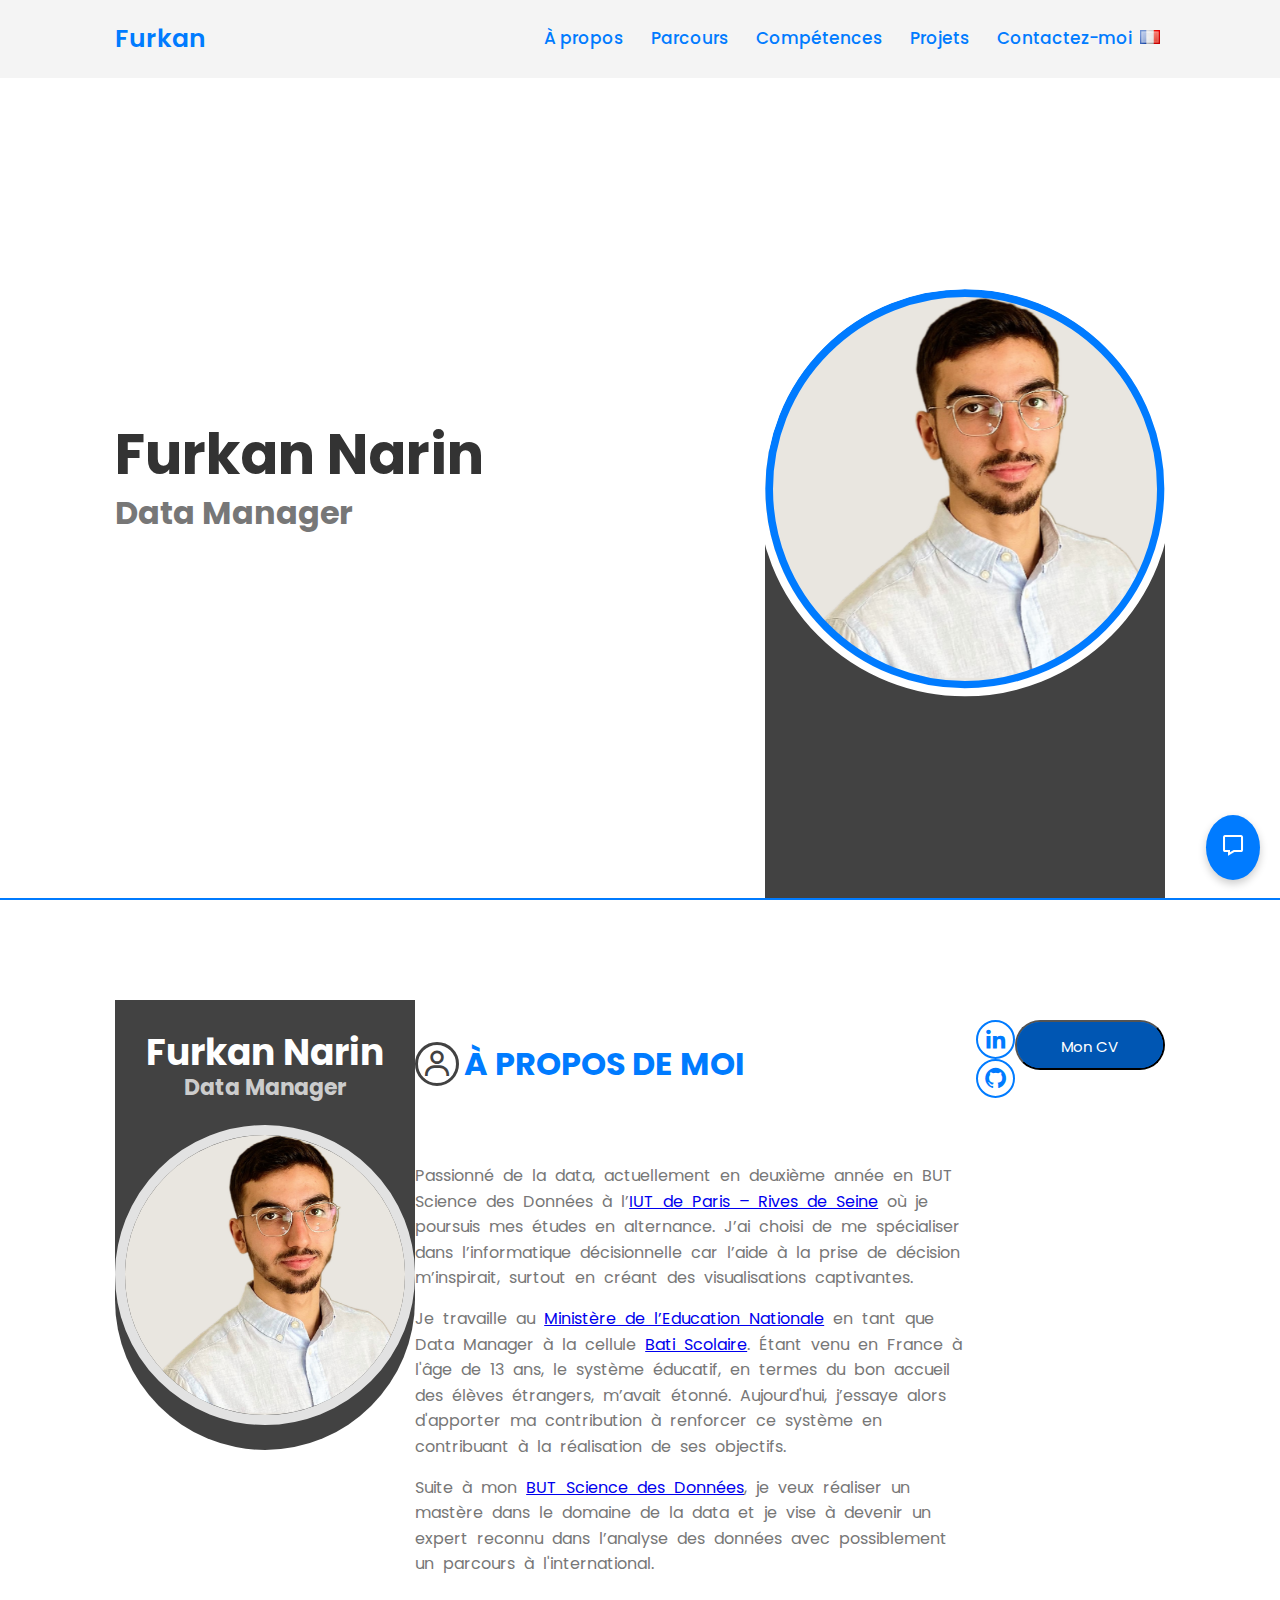
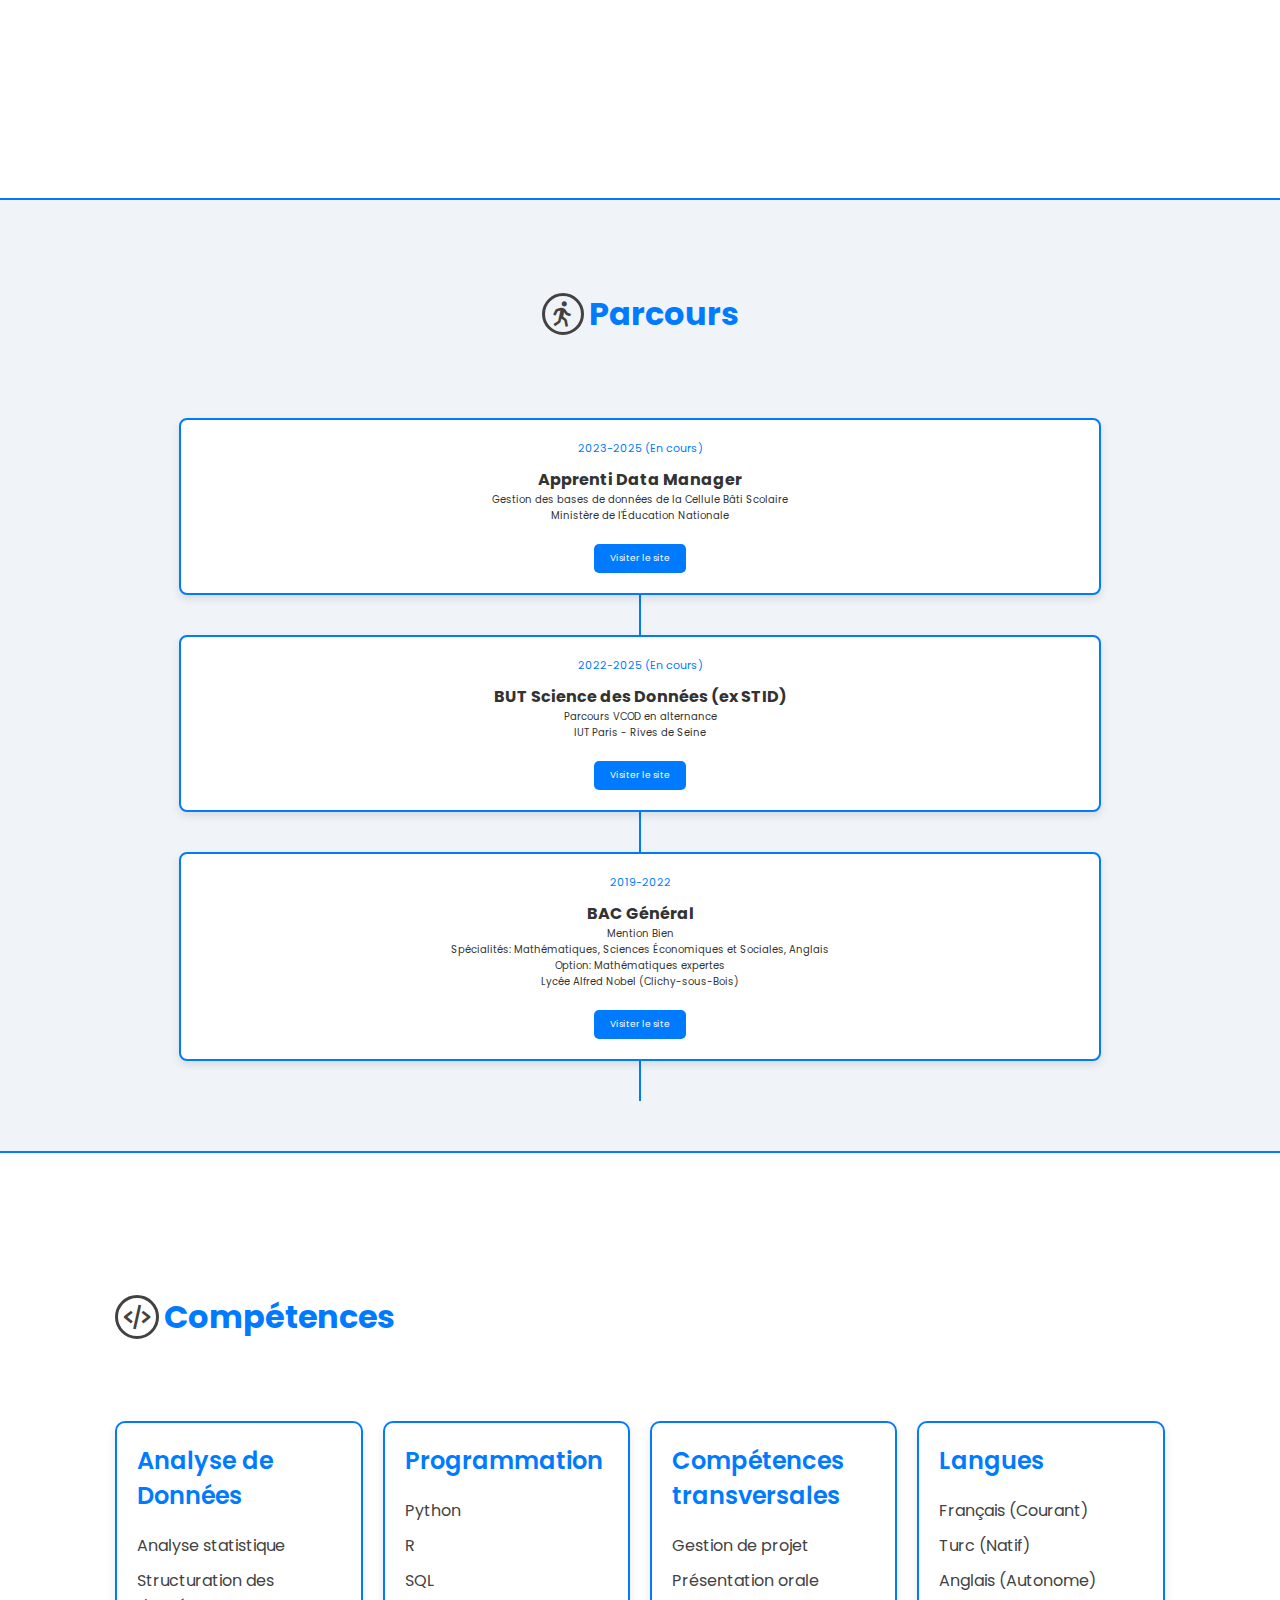
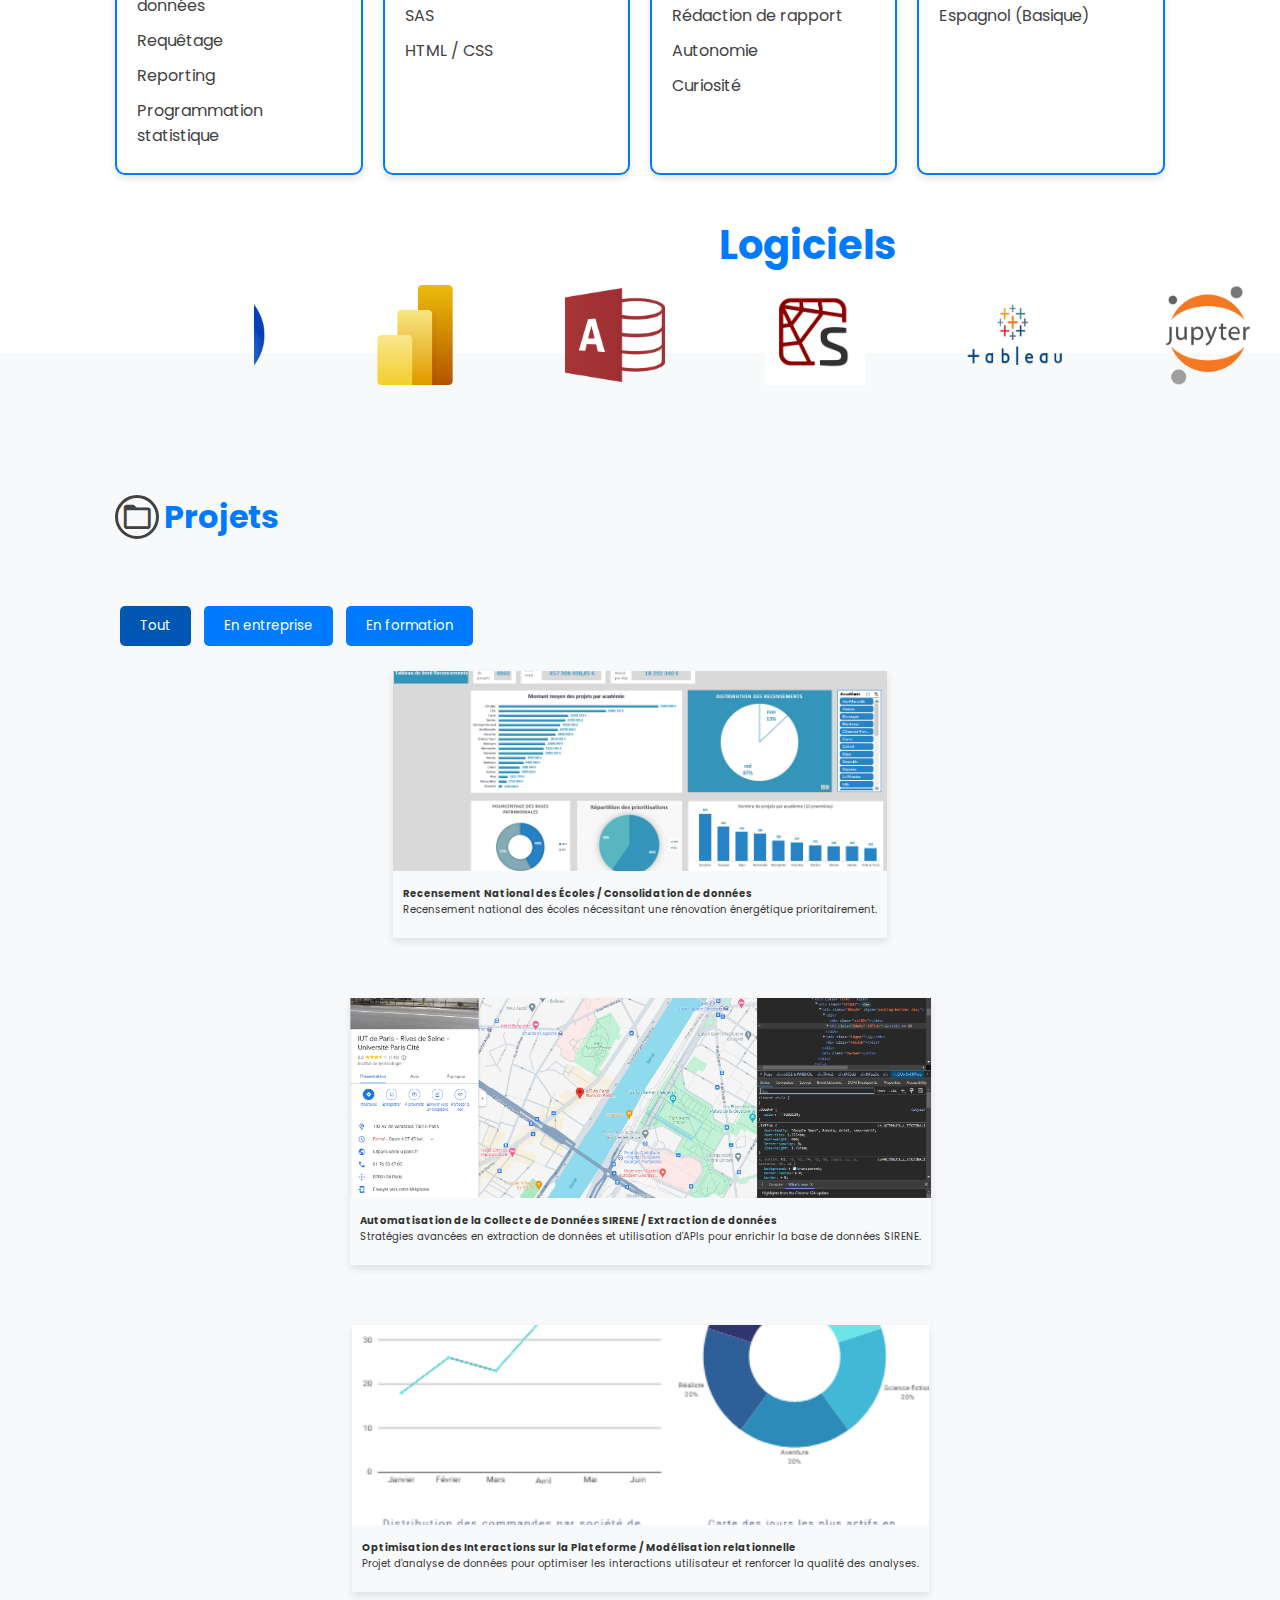
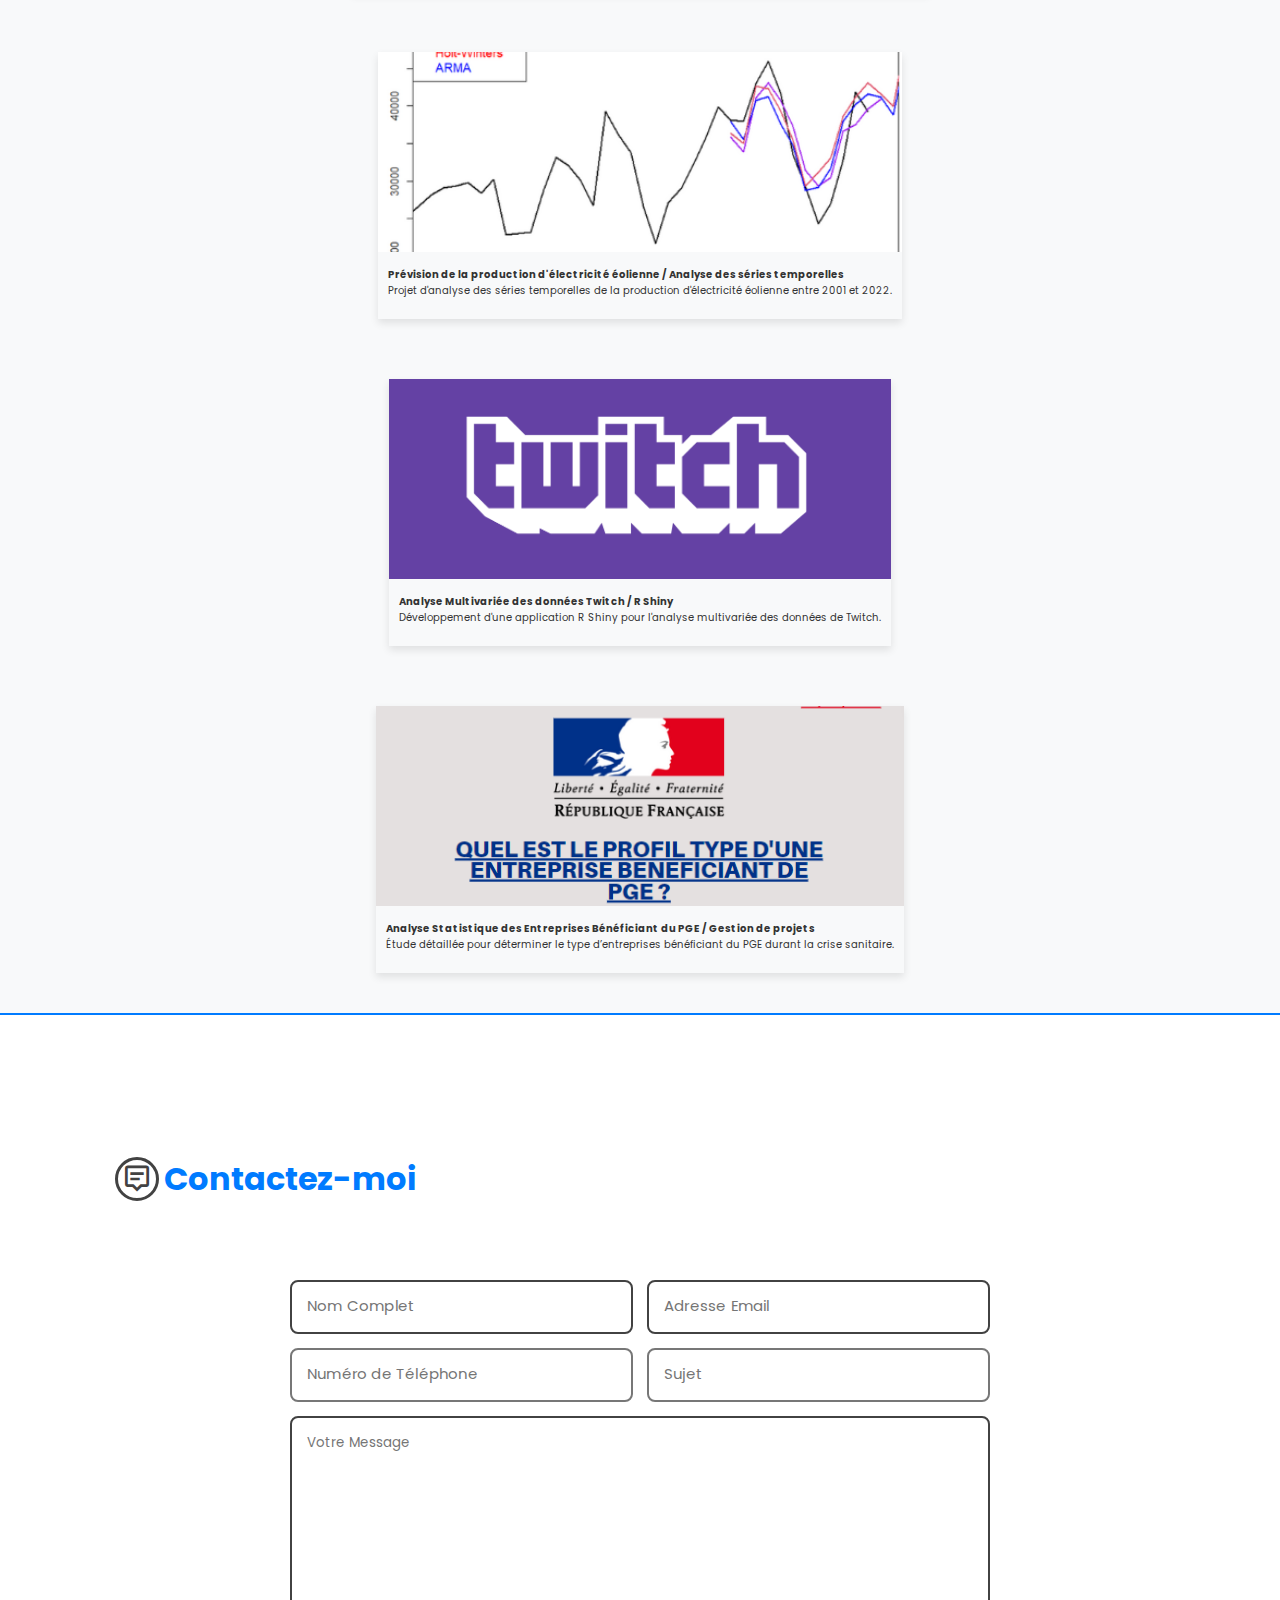
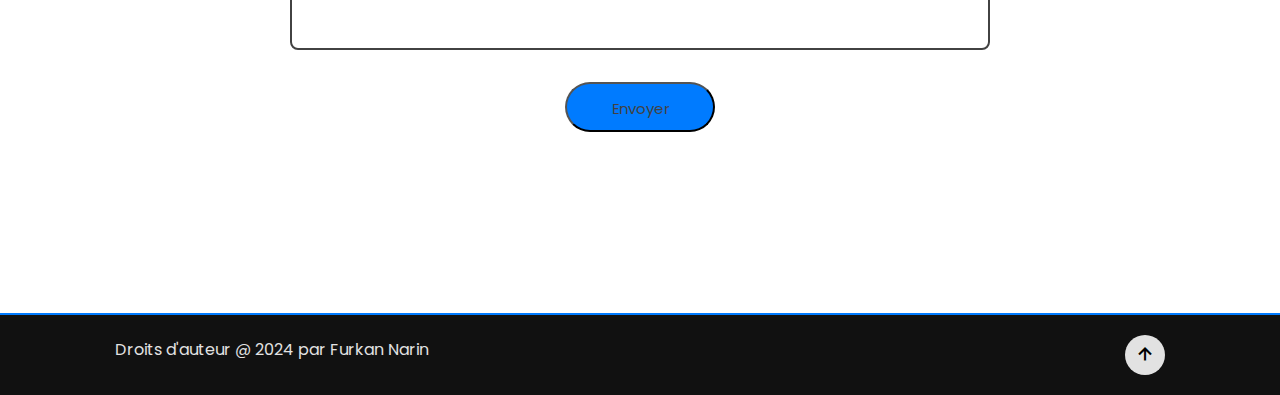
==== commit a0f8c501: "index.html" ====
--- a/index.html
+++ b/index.html
@@ -258,21 +258,13 @@
 
                 <!-- Project 4 Card -->
         <div class="project-card formation deuxieme-annee" onclick="openModal('modal4')" data-category="formation">
-            <img src="image/preuve/imgProjet4.png" alt="Projet Analyse et Prévision des Séries Temporelles">
+            <img src="image/preuve/imgProjet4.PNG" alt="Projet Analyse et Prévision des Séries Temporelles">
             <div class="project-info">
                 <h4>Prévision de la production d'électricité éolienne / Analyse des séries temporelles</h4>
                 <p>Projet d'analyse des séries temporelles de la production d'électricité éolienne entre 2001 et 2022.</p>
             </div>
         </div>
 
-        <!-- Project 5 Card -->
-        <div class="project-card formation premiere-annee" onclick="openModal('modal5')" data-category="formation">
-            <img src="image/preuve/imgProjet5.png" alt="Projet PGE">
-            <div class="project-info">
-                <h4>Analyse Statistique des Entreprises Bénéficiant du PGE / Gestion de projets</h4>
-                <p>Étude détaillée pour déterminer le type d’entreprises bénéficiant du PGE durant la crise sanitaire.</p>
-            </div>
-        </div>
 
                 <!-- Project 6 Card -->
         <div class="project-card formation deuxieme-annee" onclick="openModal('modal6')" data-category="formation">
@@ -282,6 +274,15 @@
                 <p>Développement d'une application R Shiny pour l'analyse multivariée des données de Twitch.</p>
             </div>
         </div>
+
+                <!-- Project 5 Card -->
+                <div class="project-card formation premiere-annee" onclick="openModal('modal5')" data-category="formation">
+                    <img src="image/preuve/imgProjet5.PNG" alt="Projet PGE">
+                    <div class="project-info">
+                        <h4>Analyse Statistique des Entreprises Bénéficiant du PGE / Gestion de projets</h4>
+                        <p>Étude détaillée pour déterminer le type d’entreprises bénéficiant du PGE durant la crise sanitaire.</p>
+                    </div>
+                </div>
 
     </div>
 
@@ -308,7 +309,7 @@
             <p><strong>Contexte et enjeux du projet:</strong> Notre mission était de fournir une analyse exhaustive pour orienter les décisions relatives aux infrastructures éducatives durables. Cela impliquait de recueillir des informations précises sur le nombre de projets de rénovation et les investissements associés.</p>
             <p><strong>Objectifs et contraintes:</strong> Une contrainte majeure était la diversité des formats de fichiers (PDF, Word) et des sources (rectorats, préfectures) nécessitant une uniformisation rigoureuse des données.</p>
             <p><strong>Démarche:</strong> Pour surmonter les difficultés liées à la gestion des données provenant de différents formats et sources, j’ai appris à automatiser l'intégration des fichiers PDF et Word dans Excel. J’ai développé des techniques pour insérer et uniformiser les données, ce qui m’a permis de perfectionner mes compétences sous Excel. La démarche comprenait la consolidation de données issues de diverses sources vers une base de données centralisée et la création d'un tableau de bord intuitif pour visualiser l’ampleur des rénovations et faciliter les analyses stratégiques pour le ministère.</p>
-            <img src="image/preuve/preuveProjet1.png" alt="Automatisation d'importation d'un fichier PDF sur Excel">
+            <img src="image/preuve/preuveProjet1.PNG" alt="Automatisation d'importation d'un fichier PDF sur Excel">
             <p><strong>Résultats:</strong> Ce projet a permis de créer une base de données centralisée complète avec des informations détaillées par département et par académie. Un tableau de bord interactif a été développé pour montrer les besoins, surtout économiques, des écoles. Ce résultat a souligné l'importance de l'infrastructure durable dans les institutions éducatives et a établi des benchmarks pour des avancements stratégiques.</p>
             <img src="image/preuve/pvProjet1.PNG" alt="Tableau de bord">
             <p><strong>Compétences développées et défis rencontrés:</strong> Au cours de ce projet, j'ai développé et renforcé plusieurs compétences clés : consolidation et gestion de base de données, gestion de projet, autonomie, adaptabilité. Un des défis majeurs a été la gestion des données provenant de différents formats de fichiers, notamment le passage de PDF à Excel. Pour surmonter cela, j'ai appris à automatiser l'intégration des données, améliorant ainsi mes compétences sur Excel pour standardiser les formats de façon efficace.</p>
@@ -373,9 +374,9 @@
                 <p><strong>Objectifs et contraintes:</strong> L'objectif principal était de fournir une analyse approfondie des tendances et des prévisions pour cette composante essentielle du paysage énergétique.</p>
                 <p><strong>Démarche:</strong> Nous avons dû bien nous organiser et gérer notre temps efficacement car nous ne disposions pas de beaucoup d'heures. Au début, mon collègue et moi avons eu du mal à nous coordonner, mais nous avons réussi à surmonter ces difficultés vers la fin. De plus, l'utilisation du langage R nécessitait une attention particulière aux détails et à la fiabilité des résultats. Il était crucial de vérifier minutieusement chaque ligne de code pour s'assurer que les résultats obtenus étaient corrects.</p>
                 <p><strong>Résultats:</strong> Grâce à ce projet, nous avons renforcé nos compétences en analyse de données et en prévision de séries temporelles. L'application de techniques telles que la décomposition des séries temporelles et les modèles de prévision comme Holt-Winters et ARMA a permis de mettre en lumière les dynamiques cachées des données de production éolienne. Nos analyses ont fourni des prévisions précises pour les années 2022 et 2023, dévoilant les particularités et les tendances de la production éolienne.</p>
-                <img src="image/preuve/preuveProjet4.png" alt="Graphique des prévisions">
+                <img src="image/preuve/preuveProjet4.PNG" alt="Graphique des prévisions">
                 <p><strong>Compétences:</strong> J'ai développé des compétences en gestion de projets, en analyse de séries temporelles et en programmation avec R.</p>
-                <img src="image/preuve/pvProjet4.png" alt="Code R">
+                <img src="image/preuve/pvProjet4.PNG" alt="Code R">
                 <p><strong>Location:</strong> <i class='bx bx-map'></i> 143 Av. de Versailles, 75016 Paris - <a href="https://www.iut.parisdescartes.fr/" target="_blank">IUT Paris - Rives de Seine</a></p>                
                 <button onclick="window.open('DaSilva_Narin_SAE_Series.pdf', '_blank')">Ouvrir le livrable</button>
             </div>
@@ -388,10 +389,10 @@
                 <p><strong>Contexte:</strong> Ce projet a été réalisé en juin 2023 avec trois collègues de promotion à l'IUT de Paris – Rives de Seine. Nous avons analysé les entreprises bénéficiant du PGE, des aides destinées à soutenir les entreprises en difficulté pendant la crise sanitaire.</p>
                 <p><strong>Objectifs et Contraintes:</strong> Définir le type d’entreprises bénéficiant du PGE à partir de la base de données fournie par le ministère de l’Économie.</p>
                 <p><strong>Démarche:</strong> Nous avons utilisé Rstudio pour nettoyer les données, Tableau pour visualiser les données et créer des graphiques pertinents. L'organisation en équipe de quatre sur une longue période a été difficile, surtout avec les interruptions entre les séances. Nous avons surmonté ces défis en restant en contact pendant ces périodes et en travaillant de manière collaborative.</p>
-                <img src="image/preuve/preuveProjet5.png" alt="Graph Tableau">
+                <img src="image/preuve/preuveProjet5.PNG" alt="Graph Tableau">
                 <p><strong>Points de vigilance et montée en compétences:</strong> Une attention particulière a été portée à la gestion du temps et à l'organisation en équipe. Ce projet m'a permis de développer des compétences en gestion de projet, communication orale et écrite en équipe, et m'a introduit aux notions de conduite de projet.</p>
                 <p><strong>Résultats:</strong> Nous avons fait une présentation orale sur Canva devant notre enseignant, mettant en évidence les types d'entreprises bénéficiant du PGE.</p>
-                <img src="image/preuve/pvProjet5.png" alt="Presentation">
+                <img src="image/preuve/pvProjet5.PNG" alt="Presentation">
                 <p><strong>Compétences développées:</strong> Gestion de projet, travail d'équipe, Tableau, R Studio, visualisation des données, communication orale et écrite.</p>
                 <p><strong>Location:</strong> <i class='bx bx-map'></i> 143 Av. de Versailles, 75016 Paris - <a href="https://www.iut.parisdescartes.fr/" target="_blank">IUT Paris - Rives de Seine</a></p>
                 <button onclick="window.open('projetPGE_Narin.pdf', '_blank')">Ouvrir le livrable</button>
@@ -607,4 +608,4 @@
         
 </body>
 
-</html>+</html>
